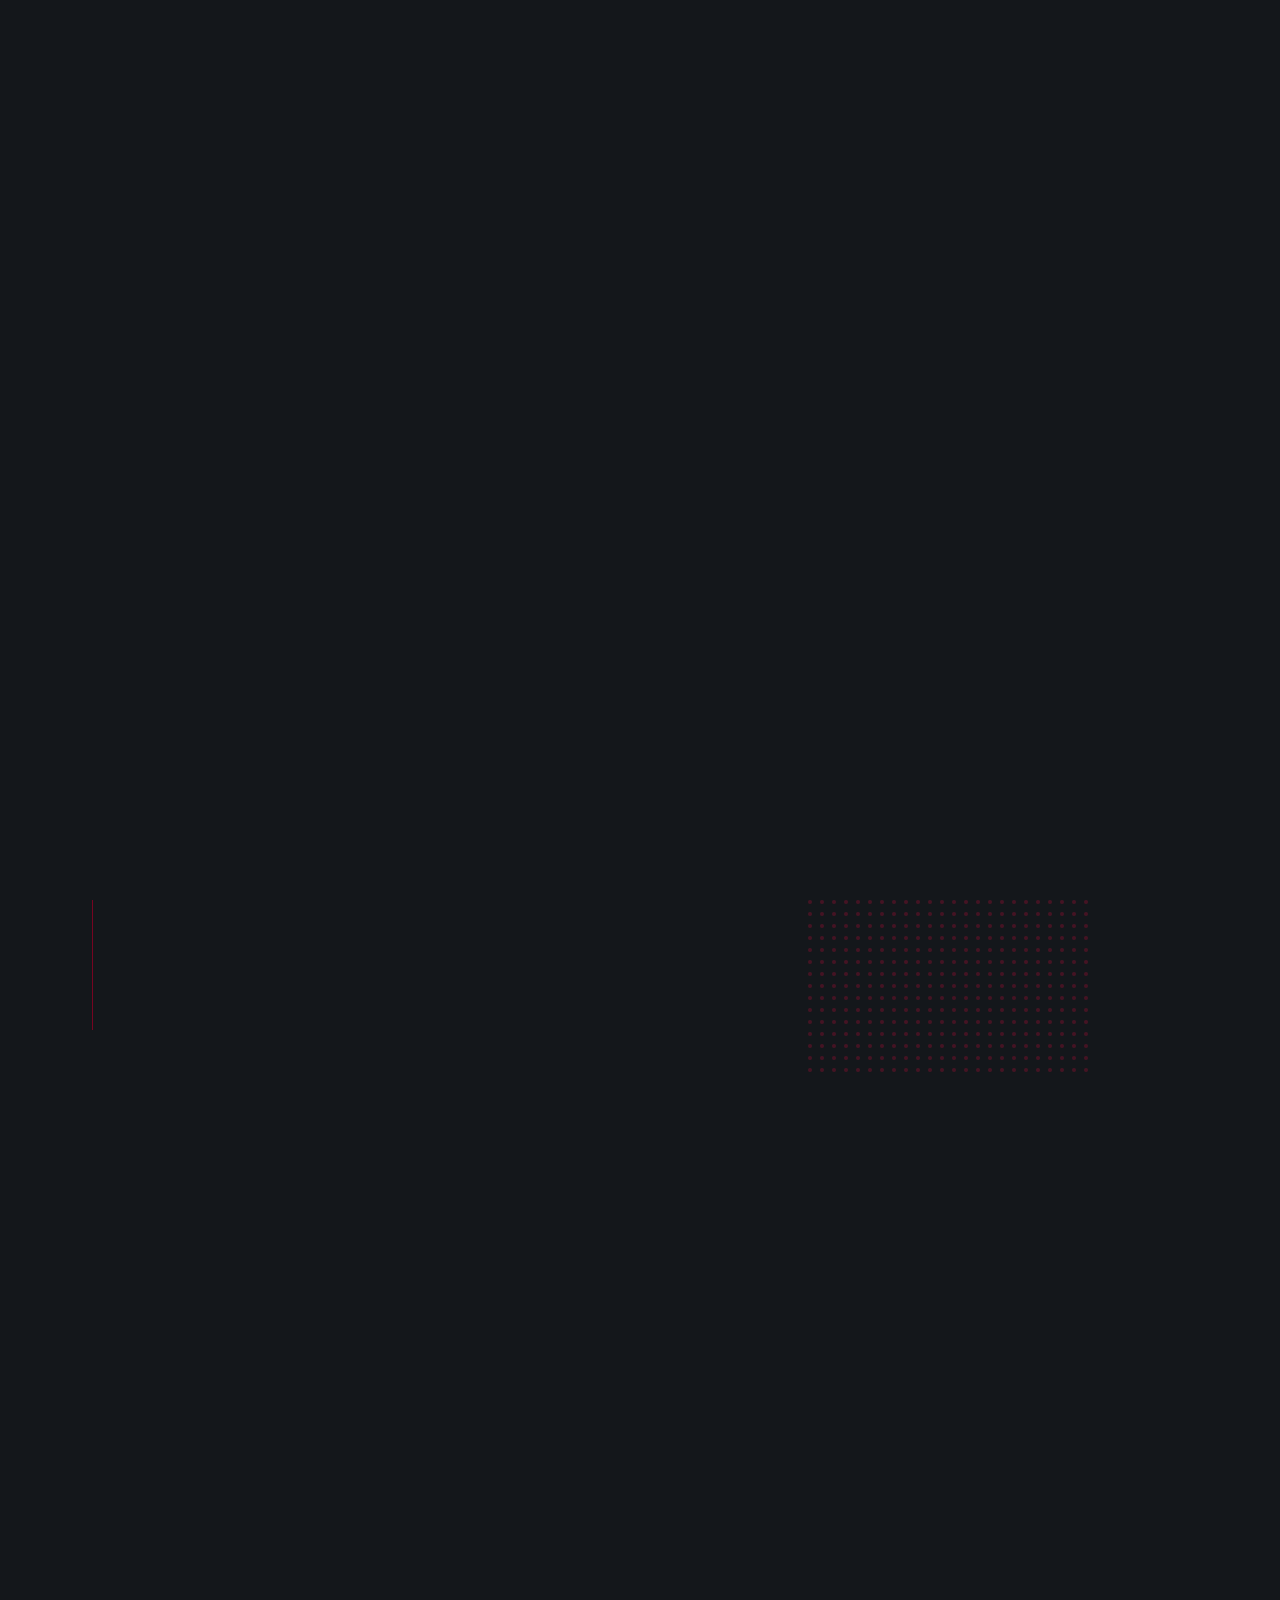
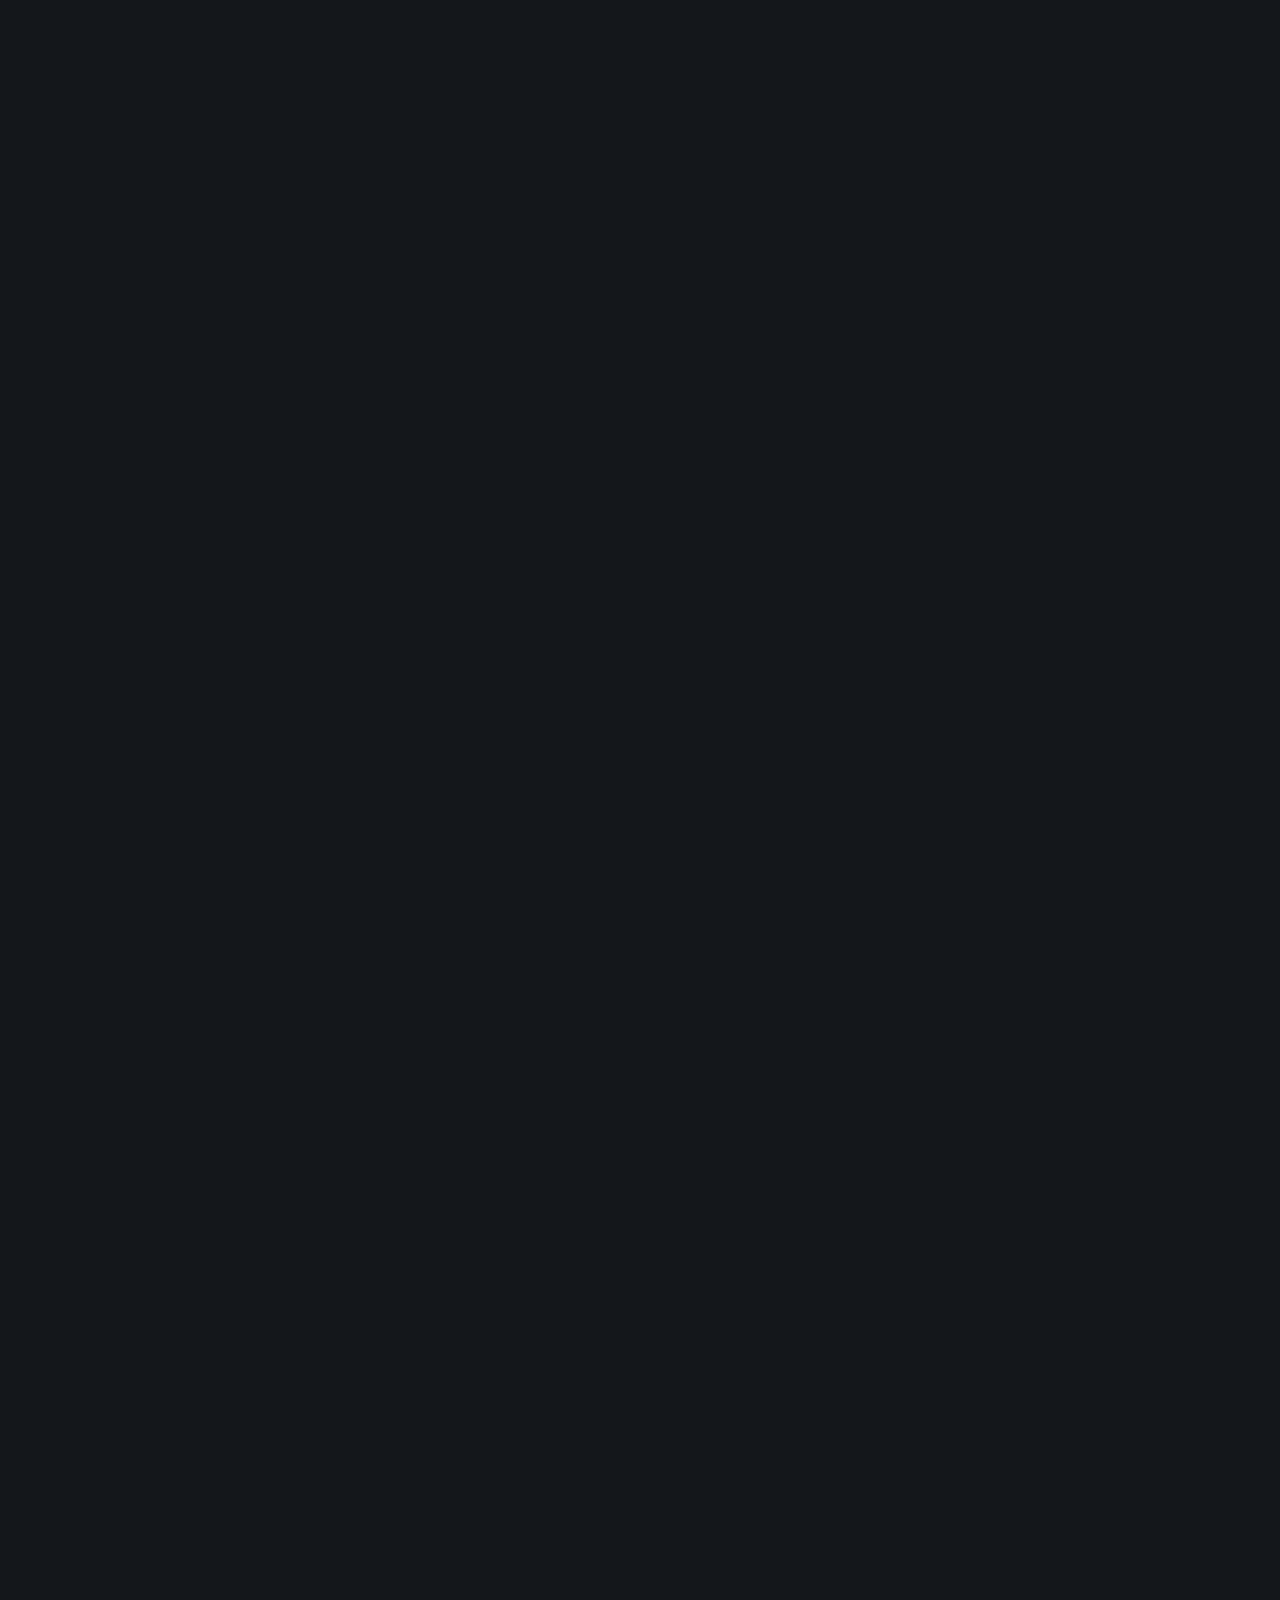
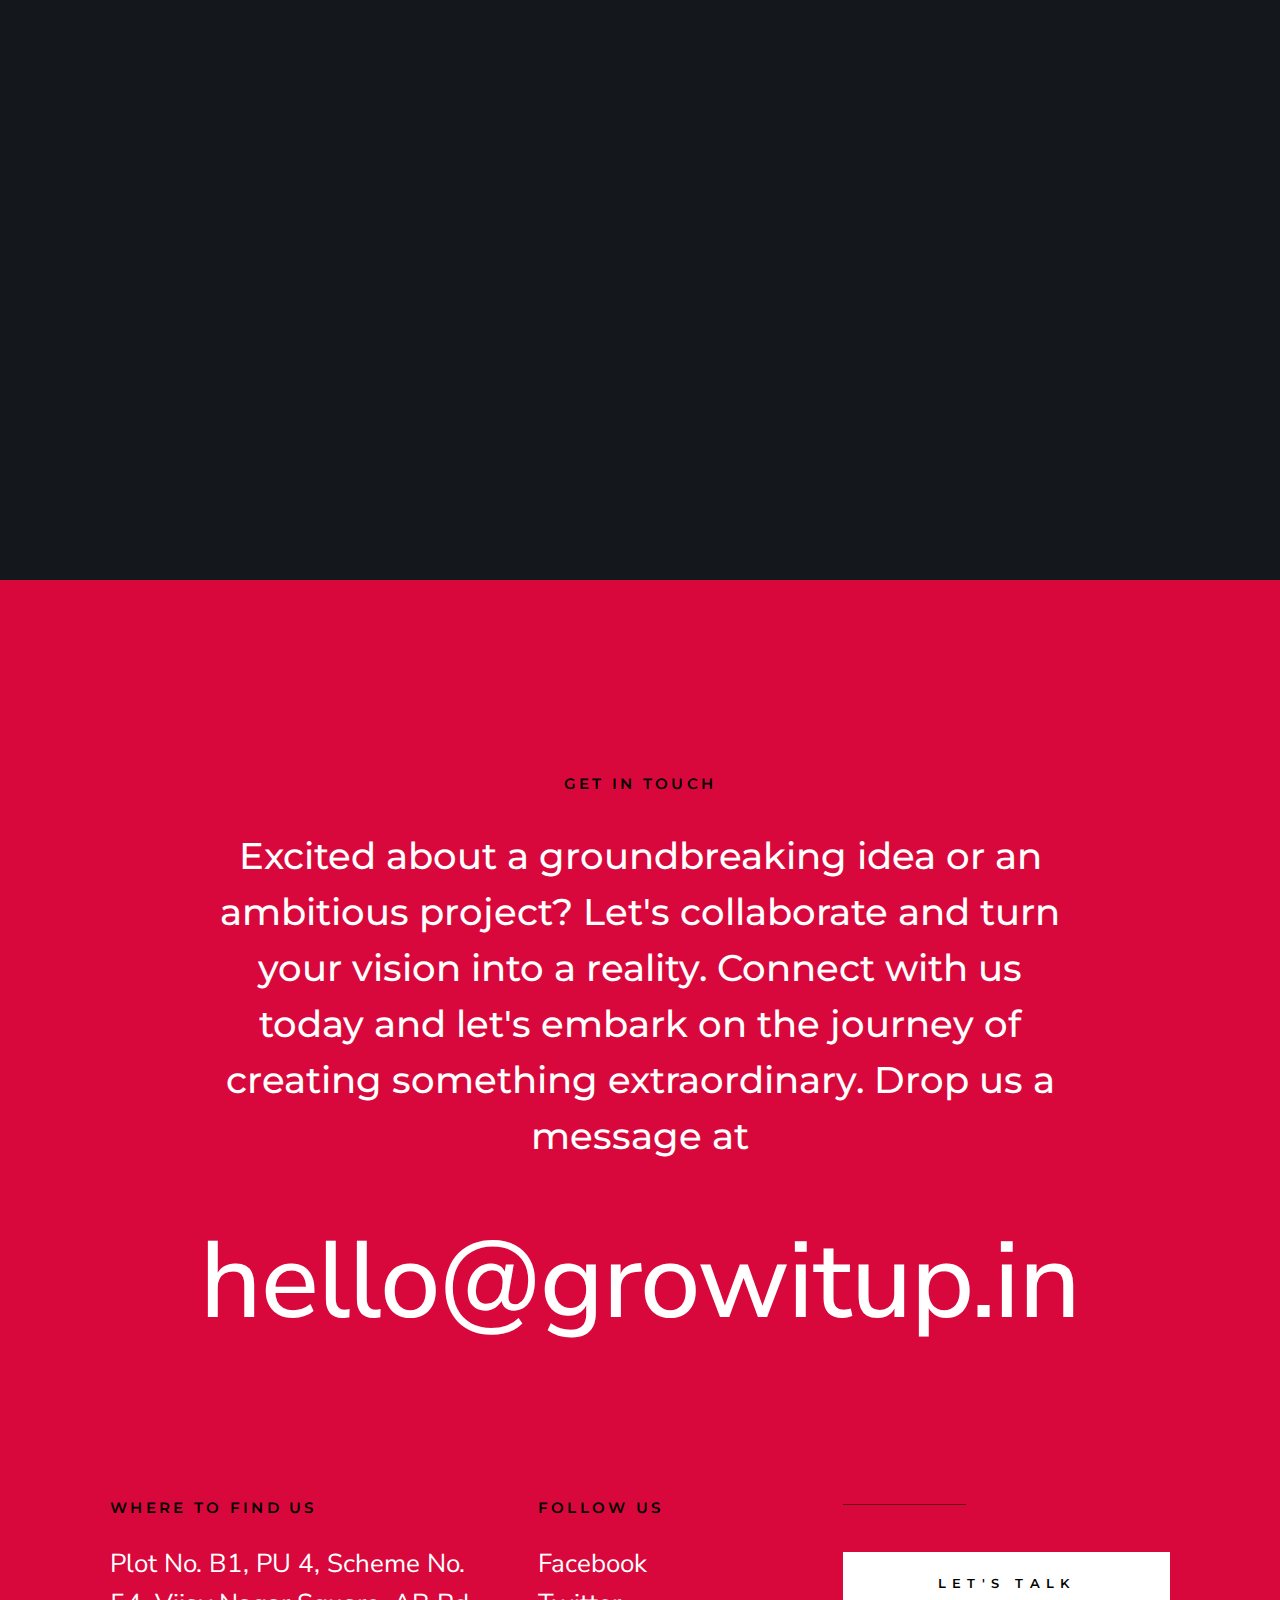
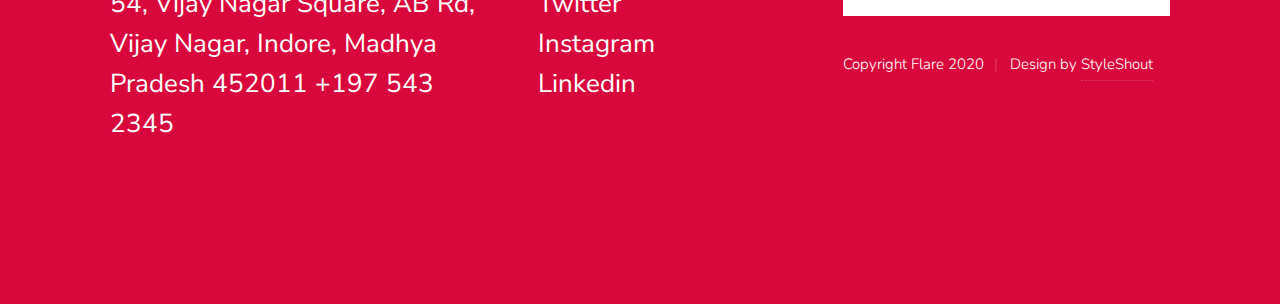
==== index.html @ 739ff6e1 "change in robots.txt" ====
<!DOCTYPE html>
<html class="no-js" lang="en">

<head>

    <!--- basic page needs
    ================================================== -->
    <!-- Primary Meta Tags -->
    <title>Growitup</title>
    <meta name="title" content="Growitup" />
    <meta name="description" content=" 'GrowItUp: Unleash your business's growth potential.'"  />

    <!-- Open Graph / Facebook -->
    <meta property="og:type" content="website" />
    <meta property="og:url" content="https://growitup.in/" />
    <meta property="og:title" content="Growitup" />
    <meta property="og:description" content="GrowItUp: Unleash your business's growth potential. " />
    <meta property="og:image" content="https://metatags.io/images/meta-tags.png" />

    <!-- Twitter -->
    <meta property="twitter:card" content="summary_large_image" />
    <meta property="twitter:url" content="https://growitup.in/" />
    <meta property="twitter:title" content="Growitup" />
    <meta property="twitter:description" content="GrowItUp: Unleash your business's growth potential. " />
    <meta property="twitter:image" content="https://metatags.io/images/meta-tags.png" />

    <link rel="canonical" href="http://www.growitup.in/">
    <!-- mobile specific metas
    ================================================== -->
    <meta name="viewport" content="width=device-width, initial-scale=1">

    <!-- CSS
    ================================================== -->
    <link rel="stylesheet" href="css/styles.css">
    <link rel="stylesheet" href="css/vendor.css">

    <!-- script
    ================================================== -->
    <script src="js/modernizr.js"></script>
    <script defer src="js/fontawesome/all.min.js"></script>

    <!-- favicons
    ================================================== -->
    <link rel="apple-touch-icon" sizes="180x180" href="apple-touch-icon.png">
    <link rel="icon" type="image/png" sizes="32x32" href="favicon-32x32.png">
    <link rel="icon" type="image/png" sizes="16x16" href="favicon-16x16.png">
    <link rel="manifest" href="site.webmanifest">

</head>

<body id="top">


    <!-- preloader
    ================================================== -->
    <div id="preloader">
        <div id="loader" class="dots-fade">
            <div></div>
            <div></div>
            <div></div>
        </div>
    </div>


    <!-- header
    ================================================== -->
    <header class="s-header">

        <div class="s-header__logo">
            <a href="index.html">
                <img src="images/logo.svg" alt="Homepage">
            </a>
        </div>

        <div class="s-header__content">

            <nav class="s-header__nav-wrap">
                <ul class="s-header__nav">
                    <li><a class="smoothscroll" href="#hero" title="Intro">Home</a></li>
                    <li><a class="smoothscroll" href="#about" title="About">About</a></li>
                    <li><a class="smoothscroll" href="#services" title="Services">Services</a></li>

                </ul>
            </nav> <!-- end s-header__nav-wrap -->


            <link href="https://assets.calendly.com/assets/external/widget.css" rel="stylesheet">
            <script src="https://assets.calendly.com/assets/external/widget.js" type="text/javascript" async></script>
            <a href="" class="btn btn--primary btn--small"
                onclick="Calendly.initPopupWidget({url: 'https://calendly.com/growitup-in/30min'});return false;">
                <svg xmlns="http://www.w3.org/2000/svg" width="24" height="24" viewBox="0 0 24 24">
                    <path
                        d="M24 0l-6 22-8.129-7.239 7.802-8.234-10.458 7.227-7.215-1.754 24-12zm-15 16.668v7.332l3.258-4.431-3.258-2.901z" />
                </svg>
                Get In Touch</a>
            <!-- Calendly link widget end -->
        </div> <!-- end header-content -->

        <a class="s-header__menu-toggle" href="#0"><span>Menu</span></a>

    </header> <!-- end s-header -->


    <!-- hero
    ================================================== -->
    <section id="hero" class="s-hero target-section">

        <div class="s-hero__bg">
            <div class="gradient-overlay"></div>
        </div>

        <div class="row s-hero__content">
            <div class="column">

                <h1>Hello.</h1>
                <div class="s-hero__content-about">

                    <p>
                        We are GrowitUp. We love <br>
                        building great brands <br>
                        & digital experiences.
                    </p>

                    <footer>
                        <div class="s-hero__content-social">
                            <a target="_blank" href="https://www.facebook.com/people/Growitup/100095074315108/"><i class="fab fa-facebook-f" aria-hidden="true"></i></a>
                            <a target="_blank" href="#0"><i class="fab fa-twitter" aria-hidden="true"></i></a>
                            <a target="_blank" href="https://www.instagram.com/growitup_in/"><i class="fab fa-instagram"
                                    aria-hidden="true"></i></a>
                            <a target="_blank" href="https://www.linkedin.com/company/growitup-in"><i
                                    class="fab fa-linkedin" aria-hidden="true"></i></a>
                        </div>
                    </footer>
                </div>

            </div>
        </div>

        <div class="s-hero__video">
            <a class="s-hero__video-link"
                href="https://player.vimeo.com/video/117310401?color=01aef0&amp;title=0&amp;byline=0&amp;portrait=0"
                data-lity="">
                <svg xmlns="http://www.w3.org/2000/svg" width="24" height="24" viewBox="0 0 24 24">
                    <path d="M21 12l-18 12v-24z" />
                </svg>
                <span class="s-hero__video-text">Play Video</span>
            </a>
        </div>

        <div class="s-hero__scroll">
            <a href="#about" class="s-hero__scroll-link smoothscroll">
                Scroll Down
            </a>
        </div>

    </section> <!-- end s-hero -->


    <!-- about
    ================================================== -->
    <section id="about" class="s-about">

        <div class="horizontal-line"></div>

        <div class="row">
            <div class="column large-12">

                <div class="section-title" data-num="01" data-aos="fade-up">
                    <h3 class="h6">Who We Are</h3>
                </div>

            </div>

            <div class="column large-6 w-900-stack s-about__intro-text">
                <h2 class="display-1" data-aos="fade-up">
                    Welcome to GrowitUp! We are your digital partners, experts in boosting your brand, elevating your
                    online visibility, and propelling your business to success.
                </h2>

                <p class="lead" data-aos="fade-up">
                    Elevate your online presence with our cutting-edge digital marketing solutions. We specialize in
                    crafting strategies that propel your brand to new heights in the digital landscape.
                </p>
            </div>

            <div class="column large-6 w-900-stack s-about__photo-block">
                <div class="s-about__photo" data-aos="fade-up"></div>
            </div>
        </div>

        <div class="row block-large-1-2 block-tab-full s-about__process item-list">
            <div class="column item item-process" data-aos="fade-up">
                <h3 class="item-title">Sales </h3>
                <p>
                    "Revolutionize your sales game and amplify your brand presence! Let us craft winning social media
                    marketing strategies that not only boost your sales but also sculpt a powerful brand identity for
                    you."
                </p>
            </div>
            <div class="column item item-process" data-aos="fade-up">
                <h3 class="item-title">Lead </h3>
                <p>
                    "We specialize in driving lead generation for your brand, connecting you with a stream of potential
                    clients. Elevate your business by partnering with us to attract and convert high-quality leads."
                </p>
            </div>
            <div class="column item item-process" data-aos="fade-up">
                <h3 class="item-title">Engagement </h3>
                <p>
                    "Elevate your brand or influencer profile with increased engagement on both social media and your
                    website. Let us fuel your online presence, driving meaningful interactions and fostering a vibrant
                    community."
                </p>
            </div>
            <div class="column item item-process" data-aos="fade-up">
                <h3 class="item-title">Awareness</h3>
                <p>

                    "We specialize in amplifying brand and individual awareness. Let us elevate your product or personal
                    theme, capturing attention and fostering a stronger presence." </p>
            </div>

        </div>

    </section> <!-- end s-about -->


    <!-- services
    ================================================== -->
    <section id="services" class="s-services">

        <div class="row">
            <div class="column large-12">
                <div class="section-title" data-num="02" data-aos="fade-up">
                    <h3 class="h6">Our Expertise</h3>
                </div>
            </div>
            <div class="column large-6 w-900-stack">
                <h2 class="display-1" data-aos="fade-up">
                    At "GrowitUp", we pride ourselves on being at the forefront of digital marketing innovation, driving
                    results that exceed expectations.
                </h2>
            </div>
            <div class="column large-6 w-900-stack">
                <p class="lead" data-aos="fade-up">
                    we specialize in unleashing the full potential of your brand through targeted and impactful paid
                    advertising strategies. Our dedicated team of experts excels in crafting bespoke campaigns across
                    various platforms, maximizing your ROI and ensuring your brand stands out in the crowded digital
                    space.
                </p>
            </div>
        </div>

        <div class="row block-large-1-2 block-tab-full s-about__process item-list">
            <div class="column item item-process" data-aos="fade-up">
                <h3 class="item-title">Targeted Advertising</h3>
                <p>
                    "Precision is our forte. Leverage our expertise in crafting targeted digital ad campaigns that reach
                    your ideal audience, maximizing your brand's impact and ROI."
                </p>
            </div>
            <div class="column item item-process" data-aos="fade-up">
                <h3 class="item-title">Lead Generation</h3>
                <p>
                    "Drive business growth with our specialized lead generation strategies. We connect you with a steady
                    stream of potential clients, ensuring quality leads that convert."
                </p>
            </div>
            <div class="column item item-process" data-aos="fade-up">
                <h3 class="item-title">Engagement Optimization</h3>
                <p>
                    "Elevate your online presence with strategic ad placements that foster meaningful interactions. Let
                    us optimize your engagement and cultivate a vibrant digital community."
                </p>
            </div>
            <div class="column item item-process" data-aos="fade-up">
                <h3 class="item-title">Brand Awareness Amplification</h3>
                <p>
                    "Experience a surge in brand visibility and recognition. Our expertise lies in amplifying brand
                    awareness through captivating digital ad campaigns that capture attention and leave a lasting
                    impression."
                </p>
            </div>
        </div>


    </section> <!-- end s-services -->


    <!-- contact
    ================================================== -->
    <section class="s-contact">

        <div class="row narrower s-contact__top h-text-center">
            <div class="column">
                <h3 class="h6">Get In Touch</h3>
                <h2 class="display-1">
                    Excited about a groundbreaking idea or an ambitious project? Let's collaborate and turn your vision
                    into a reality. Connect with us today and let's embark on the journey of creating something
                    extraordinary. Drop us a message at
                </h2>
            </div>
        </div> <!-- s-footer__top -->

        <div class="row h-text-center">
            <div class="column">
                <p class="s-contact__email">
                    <a href="mailto:hello@growitup.in">hello@growitup.in</a>
                </p>
            </div>
        </div>

    </section> <!-- end s-contact -->


    <!-- footer
    ================================================== -->
    <footer class="s-footer">
        <div class="row row-y-top">

            <div class="column large-8 medium-12">
                <div class="row">
                    <div class="column large-7 tab-12 s-footer__block">
                        <h4 class="h6">Where to Find Us</h4>

                        <p>
                            Plot No. B1, PU 4, Scheme No. 54, Vijay Nagar Square, AB Rd, Vijay Nagar, Indore, Madhya
                            Pradesh 452011
                            <a href="tel:197-543-2345">+197 543 2345</a>
                        </p>
                    </div>

                    <div class="column large-5 tab-12 s-footer__block">
                        <h4 class="h6">Follow Us</h4 class="h6">

                        <ul class="s-footer__list">
                            <li><a target="_blank" href="https://www.facebook.com/people/Growitup/100095074315108/">Facebook</a></li>
                            <li><a target="_blank" href="#0">Twitter</a></li>
                            <li><a target="_blank" href="https://www.instagram.com/growitup_in/">Instagram</a></li>
                            <li><a target="_blank" href="https://www.linkedin.com/company/growitup-in">Linkedin</a></li>
                        </ul>
                    </div>
                </div>
            </div>

            <div class="column large-4 medium-12 s-footer__block--end">

                <!-- Calendly link widget begin -->
                <link href="https://assets.calendly.com/assets/external/widget.css" rel="stylesheet">
                <script src="https://assets.calendly.com/assets/external/widget.js" type="text/javascript"
                    async></script>
                <a href="" class="btn h-full-width"
                    onclick="Calendly.initPopupWidget({url: 'https://calendly.com/growitup-in/30min'});return false;">Let's
                    Talk</a>
                <!-- Calendly link widget end -->


                <div class="ss-copyright">
                    <span>Copyright Flare 2020</span>
                    <span>Design by <a href="https://www.styleshout.com/">StyleShout</a></span>
                </div>
            </div>

            <div class="ss-go-top">
                <a class="smoothscroll" title="Back to Top" href="#top">
                    top
                </a>
            </div> <!-- end ss-go-top -->

        </div>
    </footer>


    <!-- photoswipe background
    ================================================== -->
    <div aria-hidden="true" class="pswp" role="dialog" tabindex="-1">

        <div class="pswp__bg"></div>
        <div class="pswp__scroll-wrap">

            <div class="pswp__container">
                <div class="pswp__item"></div>
                <div class="pswp__item"></div>
                <div class="pswp__item"></div>
            </div>

            <div class="pswp__ui pswp__ui--hidden">
                <div class="pswp__top-bar">
                    <div class="pswp__counter"></div><button class="pswp__button pswp__button--close"
                        title="Close (Esc)"></button> <button class="pswp__button pswp__button--share"
                        title="Share"></button> <button class="pswp__button pswp__button--fs"
                        title="Toggle fullscreen"></button> <button class="pswp__button pswp__button--zoom"
                        title="Zoom in/out"></button>
                    <div class="pswp__preloader">
                        <div class="pswp__preloader__icn">
                            <div class="pswp__preloader__cut">
                                <div class="pswp__preloader__donut"></div>
                            </div>
                        </div>
                    </div>
                </div>
                <div class="pswp__share-modal pswp__share-modal--hidden pswp__single-tap">
                    <div class="pswp__share-tooltip"></div>
                </div><button class="pswp__button pswp__button--arrow--left" title="Previous (arrow left)"></button>
                <button class="pswp__button pswp__button--arrow--right" title="Next (arrow right)"></button>
                <div class="pswp__caption">
                    <div class="pswp__caption__center"></div>
                </div>
            </div>

        </div>

    </div> <!-- end photoSwipe background -->


    <!-- Java Script
    ================================================== -->
    <script src="js/jquery-3.2.1.min.js"></script>
    <script src="js/plugins.js"></script>
    <script src="js/main.js"></script>

</body>

</html>
---- css/styles.css ----
/* =================================================================== 
 * Flare Main Stylesheet
 * Template Ver. 1.0.0
 * 03-19-2020
 * ------------------------------------------------------------------
 *
 * TOC:
 * # settings and variables
 *      ## fonts
 *      ## colors
 *      ## vertical spacing and typescale
 *      ## grid variables
 * # normalize
 * # basic/base setup styles
 *      ## media
 *      ## typography resets
 *      ## links
 *      ## inputs
 * # Grid v3.0.0
 *      ## medium screen devices
 *      ## tablets
 *      ## mobile devices
 *      ## small mobile devices <= 400px
 * # block grids
 *      ## block grids - medium screen devices
 *      ## block grids - tablets
 *      ## block grids - mobile devices
 *      ## block grids - small mobile devices <= 400px
 * # MISC
 * # custom grid, block grid STACK breakpoints 
 * # base style overrides
 *      ## links
 * # typography & general theme styles
 *      ## lists
 *      ## responsive video container
 *      ## floated image
 *      ## tables
 *      ## spacing
 * # preloader
 * # forms 
 *      ## style placeholder text
 *      ## change autocomplete styles in Chrome
 * # buttons
 * # additional components
 *      ## additional typo styles
 *      ## skillbars
 *      ## alert box
 * # common and reusable styles
 *      ## item list 
 *      ## slick slider 
 * # site header
 *      ## header logo
 *      ## main navigation
 *      ## mobile menu toggle
 *      ## header contact button
 * # hero
 *      ## hero content
 *      ## hero video
 *      ## hero scroll
 *      ## animate intro content
 *      ## animations
 * # about
 *      ## about photo
 *      ## about process
 * # services
 * # portfolio
 *      ## portfolio list
 * # clients
 *      ## clients slider
 *      ## testimonials
 * # contact
 * # footer
 *      ## footer block
 *      ## footer list
 *      ## copyright
 *      ## go top
 *
 * ------------------------------------------------------------------ */



/* ===================================================================
 * # settings and variables
 *
 * ------------------------------------------------------------------- */

/* ------------------------------------------------------------------- 
 * ## fonts
 * ------------------------------------------------------------------- */

@import url("https://fonts.googleapis.com/css?family=Montserrat:300,300i,400,400i,500,500i,600,600i,700,700i|Nunito+Sans:300,300i,400,400i,600,600i,700,700i&display=swap");

:root {
    --font-1: "Nunito Sans", sans-serif;
    --font-2: "Montserrat", sans-serif;

    /* monospace
     */
    --font-mono: Consolas, "Andale Mono", Courier, "Courier New", monospace;
}


/* ------------------------------------------------------------------- 
 * ## colors
 * ------------------------------------------------------------------- */
:root {

    /* color-1(#d9083c)
     * color-2(#eb5e55)
     * color-3(#f2d0a4)
     */
    --color-1: hsla(345, 93%, 44%, 1);
    --color-2: hsla(4, 79%, 63%, 1);
    --color-3: hsla(34, 75%, 80%, 1);

    /* theme color variations
     */
    --color-1-lighter: hsla(345, 93%, 64%, 1);
    --color-1-light  : hsla(345, 93%, 54%, 1);
    --color-1-dark   : hsla(345, 93%, 34%, 1);
    --color-1-darker : hsla(345, 93%, 24%, 1);
    --color-2-lighter: hsla(4, 79%, 83%, 1);
    --color-2-light  : hsla(4, 79%, 73%, 1);
    --color-2-dark   : hsla(4, 79%, 53%, 1);
    --color-2-darker : hsla(4, 79%, 43%, 1);

    /* feedback colors
     * color-error(#ffd1d2), color-success(#c8e675), 
     * color-info(#d7ecfb), color-notice(#fff099)
     */
    --color-error          : hsla(359, 100%, 91%, 1);
    --color-success        : hsla(76, 69%, 68%, 1);
    --color-info           : hsla(205, 82%, 91%, 1);
    --color-notice         : hsla(51, 100%, 80%, 1);
    --color-error-content  : hsla(359, 50%, 50%, 1);
    --color-success-content: hsla(76, 29%, 28%, 1);
    --color-info-content   : hsla(205, 32%, 31%, 1);
    --color-notice-content : hsla(51, 30%, 30%, 1);

    /* shades 
     * generated using 
     * Tint & Shade Generator 
     * (https://maketintsandshades.com/)
     */
    --color-black  : #000000;
    --color-gray-19: #0b0b0c;
    --color-gray-18: #161719;
    --color-gray-17: #202225;
    --color-gray-16: #2b2e32;
    --color-gray-15: #363a3f;
    --color-gray-14: #41454b;
    --color-gray-13: #4c5158;
    --color-gray-12: #565c64;
    --color-gray-11: #616871;
    --color-gray-10: #6c737d;
    --color-gray-9 : #7b818a;
    --color-gray-8 : #898f97;
    --color-gray-7 : #989da4;
    --color-gray-6 : #a7abb1;
    --color-gray-5 : #b6b9be;
    --color-gray-4 : #c4c7cb;
    --color-gray-3 : #d3d5d8;
    --color-gray-2 : #e2e3e5;
    --color-gray-1 : #f0f1f2;
    --color-white  : #ffffff;

    /* text
     */
    --color-text       : var(--color-gray-10);
    --color-text-dark  : var(--color-white);
    --color-text-light : var(--color-gray-12);
    --color-placeholder: var(--color-gray-11);

    /* buttons
     */
    --color-btn                   : var(--color-gray-15);
    --color-btn-text              : var(--color-white);
    --color-btn-hover             : var(--color-white);
    --color-btn-hover-text        : var(--color-black);
    --color-btn-primary           : var(--color-1);
    --color-btn-primary-text      : var(--color-white);
    --color-btn-primary-hover     : var(--color-white);
    --color-btn-primary-hover-text: var(--color-black);
    --color-btn-stroke            : var(--color-white);
    --color-btn-stroke-text       : var(--color-white);
    --color-btn-stroke-hover      : var(--color-white);
    --color-btn-stroke-hover-text : var(--color-black);

    /* others
     */
    --color-body  : var(--color-1);
    --color-bg    : #14171B;
    --color-border: var(--color-gray-17);
}


/* ------------------------------------------------------------------- 
 * ## vertical spacing and typescale
 * ------------------------------------------------------------------- */
:root {

    /* spacing
     * base font size: 18px 
     * vertical space unit : 32px
     */
    --base-size     : 62.5%;
    --base-font-size: 1.8rem;
    --space         : 3.2rem;

    /* vertical spacing 
     */
    --vspace-0_25: calc(0.25 * var(--space));
    --vspace-0_5 : calc(0.5 * var(--space));
    --vspace-0_75: calc(0.75 * var(--space));
    --vspace-1   : calc(var(--space));
    --vspace-1_25: calc(1.25 * var(--space));
    --vspace-1_5 : calc(1.5 * var(--space));
    --vspace-1_75: calc(1.75 * var(--space));
    --vspace-2   : calc(2 * var(--space));
    --vspace-2_5 : calc(2.5 * var(--space));
    --vspace-3   : calc(3 * var(--space));
    --vspace-3_5 : calc(3.5 * var(--space));
    --vspace-4   : calc(4 * var(--space));

    /* type scale
     * ratio 1:2 | base: 18px
     * -------------------------------------------------------
     *
     * --text-display-3 = (77.40px)
     * --text-display-2 = (64.50px)
     * --text-display-1 = (53.75px)
     * --text-xxxl      = (44.79px)
     * --text-xxl       = (37.32px)
     * --text-xl        = (31.10px)
     * --text-lg        = (25.92px)
     * --text-md        = (21.60px)
     * --text-size      = (18.00px) BASE
     * --text-sm        = (15.00px)
     * --text-xs        = (12.50px)
     *
     * -------------------------------------------------------
     */
    --text-scale-ratio: 1.2;
    --text-size       : var(--base-font-size);
    --text-xs         : calc((var(--text-size) / var(--text-scale-ratio)) / var(--text-scale-ratio));
    --text-sm         : calc(var(--text-xs) * var(--text-scale-ratio));
    --text-md         : calc(var(--text-sm) * var(--text-scale-ratio) * var(--text-scale-ratio));
    --text-lg         : calc(var(--text-md) * var(--text-scale-ratio));
    --text-xl         : calc(var(--text-lg) * var(--text-scale-ratio));
    --text-xxl        : calc(var(--text-xl) * var(--text-scale-ratio));
    --text-xxxl       : calc(var(--text-xxl) * var(--text-scale-ratio));
    --text-display-1  : calc(var(--text-xxxl) * var(--text-scale-ratio));
    --text-display-2  : calc(var(--text-display-1) * var(--text-scale-ratio));
    --text-display-3  : calc(var(--text-display-2) * var(--text-scale-ratio));

    /* default button height
     */
    --vspace-btn: var(--vspace-2);
}

/* on mobile devices below 480px
 */
@media screen and (max-width: 480px) {
    :root {
        --base-font-size: 1.6rem;
        --space         : 2.8rem;
    }
}


/* ------------------------------------------------------------------- 
 * ## grid variables
 * ------------------------------------------------------------------- */
:root {

    /* widths for rows and containers
     */
    --width-full    : 100%;
    --width-max     : 1200px;
    --width-wide    : 1400px;
    --width-wider   : 1600px;
    --width-widest  : 1800px;
    --width-narrow  : 1000px;
    --width-narrower: 900px;
    --width-grid-max: var(--width-max);

    /* gutters
     */
    --gutter-lg : 2rem;
    --gutter-md : 1.6rem;
    --gutter-mob: 1rem;
}



/* ==========================================================================
 * # normalize
 * normalize.css v8.0.1 | MIT License |
 * github.com/necolas/normalize.css
 *
 * -------------------------------------------------------------------------- */

/* ------------------------------------------------------------------- 
 * ## document
 * ------------------------------------------------------------------- */

/* 1. Correct the line height in all browsers.
 * 2. Prevent adjustments of font size after orientation changes in iOS.*/

html {
    line-height: 1.15;
    /* 1 */
    -webkit-text-size-adjust: 100%;
    /* 2 */
}

/* ------------------------------------------------------------------- 
 * ## sections
 * ------------------------------------------------------------------- */

/* Remove the margin in all browsers. */

body {
    margin: 0;
}

/* Render the `main` element consistently in IE. */

main {
    display: block;
}

/* Correct the font size and margin on `h1` elements within `section` and
 * `article` contexts in Chrome, Firefox, and Safari. */

h1 {
    font-size: 2em;
    margin: 0.67em 0;
}

/* ------------------------------------------------------------------- 
 * ## grouping
 * ------------------------------------------------------------------- */

/* 1. Add the correct box sizing in Firefox.
 * 2. Show the overflow in Edge and IE. */

hr {
    -webkit-box-sizing: content-box;
    box-sizing: content-box;
    /* 1 */
    height: 0;
    /* 1 */
    overflow: visible;
    /* 2 */
}

/* 1. Correct the inheritance and scaling of font size in all browsers.
 * 2. Correct the odd `em` font sizing in all browsers. */

pre {
    font-family: monospace, monospace;
    /* 1 */
    font-size: 1em;
    /* 2 */
}

/* ------------------------------------------------------------------- 
 * ## text-level semantics
 * ------------------------------------------------------------------- */

/* Remove the gray background on active links in IE 10. */

a {
    background-color: transparent;
}

/* 1. Remove the bottom border in Chrome 57-
 * 2. Add the correct text decoration in Chrome, Edge, IE, Opera, and Safari. */

abbr[title] {
    border-bottom: none;
    /* 1 */
    text-decoration: underline;
    /* 2 */
    -webkit-text-decoration: underline dotted;
    text-decoration: underline dotted;
    /* 2 */
}

/* Add the correct font weight in Chrome, Edge, and Safari. */

b, strong {
    font-weight: bolder;
}

/* 1. Correct the inheritance and scaling of font size in all browsers.
 * 2. Correct the odd `em` font sizing in all browsers. */

code, kbd, samp {
    font-family: monospace, monospace;
    /* 1 */
    font-size: 1em;
    /* 2 */
}

/* Add the correct font size in all browsers. */

small {
    font-size: 80%;
}

/* Prevent `sub` and `sup` elements from affecting the line height in
 * all browsers. */

sub, sup {
    font-size: 75%;
    line-height: 0;
    position: relative;
    vertical-align: baseline;
}

sub {
    bottom: -0.25em;
}

sup {
    top: -0.5em;
}

/* ------------------------------------------------------------------- 
 * ## embedded content
 * ------------------------------------------------------------------- */

/* Remove the border on images inside links in IE 10. */

img {
    border-style: none;
}

/* ------------------------------------------------------------------- 
 * ## forms
 * ------------------------------------------------------------------- */

/* 1. Change the font styles in all browsers.
 * 2. Remove the margin in Firefox and Safari. */

button, input, optgroup, select, textarea {
    font-family: inherit;
    /* 1 */
    font-size: 100%;
    /* 1 */
    line-height: 1.15;
    /* 1 */
    margin: 0;
    /* 2 */
}

/* Show the overflow in IE.
 * 1. Show the overflow in Edge. */

button, input {
    /* 1 */
    overflow: visible;
}

/* Remove the inheritance of text transform in Edge, Firefox, and IE.
 * 1. Remove the inheritance of text transform in Firefox. */

button, select {
    /* 1 */
    text-transform: none;
}

/* Correct the inability to style clickable types in iOS and Safari. */

button, [type="button"], [type="reset"], [type="submit"] {
    -webkit-appearance: button;
    appearance: button;
}

/* Remove the inner border and padding in Firefox. */

button::-moz-focus-inner, [type="button"]::-moz-focus-inner, [type="reset"]::-moz-focus-inner, [type="submit"]::-moz-focus-inner {
    border-style: none;
    padding: 0;
}

/* Restore the focus styles unset by the previous rule. */

button:-moz-focusring, [type="button"]:-moz-focusring, [type="reset"]:-moz-focusring, [type="submit"]:-moz-focusring {
    outline: 1px dotted ButtonText;
}

/* Correct the padding in Firefox. */

fieldset {
    padding: 0.35em 0.75em 0.625em;
}

/* 1. Correct the text wrapping in Edge and IE.
 * 2. Correct the color inheritance from `fieldset` elements in IE.
 * 3. Remove the padding so developers are not caught out when they zero out
 *    `fieldset` elements in all browsers. */

legend {
    -webkit-box-sizing: border-box;
    box-sizing: border-box;
    /* 1 */
    color: inherit;
    /* 2 */
    display: table;
    /* 1 */
    max-width: 100%;
    /* 1 */
    padding: 0;
    /* 3 */
    white-space: normal;
    /* 1 */
}

/* Add the correct vertical alignment in Chrome, Firefox, and Opera. */

progress {
    vertical-align: baseline;
}

/* Remove the default vertical scrollbar in IE 10+. */

textarea {
    overflow: auto;
}

/* 1. Add the correct box sizing in IE 10.
 * 2. Remove the padding in IE 10. */

[type="checkbox"], [type="radio"] {
    -webkit-box-sizing: border-box;
    box-sizing: border-box;
    /* 1 */
    padding: 0;
    /* 2 */
}

/* Correct the cursor style of increment and decrement buttons in Chrome. */

[type="number"]::-webkit-inner-spin-button, [type="number"]::-webkit-outer-spin-button {
    height: auto;
}

/* 1. Correct the odd appearance in Chrome and Safari.
 * 2. Correct the outline style in Safari. */

[type="search"] {
    -webkit-appearance: textfield;
    appearance: textfield;
    /* 1 */
    outline-offset: -2px;
    /* 2 */
}

/* Remove the inner padding in Chrome and Safari on macOS. */

[type="search"]::-webkit-search-decoration {
    -webkit-appearance: none;
}

/* 1. Correct the inability to style clickable types in iOS and Safari.
 * 2. Change font properties to `inherit` in Safari. */

::-webkit-file-upload-button {
    -webkit-appearance: button;
    /* 1 */
    font: inherit;
    /* 2 */
}

/* ------------------------------------------------------------------- 
 * ## interactive
 * ------------------------------------------------------------------- */

/* Add the correct display in Edge, IE 10+, and Firefox. */

details {
    display: block;
}

/* Add the correct display in all browsers. */

summary {
    display: list-item;
}

/* ------------------------------------------------------------------- 
 * ## misc
 * ------------------------------------------------------------------- */

/* Add the correct display in IE 10+. */

template {
    display: none;
}

/* Add the correct display in IE 10. */

[hidden] {
    display: none;
}



/* ===================================================================
 * # basic/base setup styles
 *
 * ------------------------------------------------------------------- */
html {
    font-size: 62.5%;
    -webkit-box-sizing: border-box;
    box-sizing: border-box;
}

*, *::before, *::after {
    -webkit-box-sizing: inherit;
    box-sizing: inherit;
}

body {
    font-weight: normal;
    line-height: 1;
    word-wrap: break-word;
    -moz-font-smoothing: grayscale;
    -moz-osx-font-smoothing: grayscale;
    -webkit-font-smoothing: antialiased;
    -webkit-overflow-scrolling: touch;
    -webkit-text-size-adjust: none;
}


/* ------------------------------------------------------------------- 
 * ## media
 * ------------------------------------------------------------------- */
svg, img, video embed, iframe, object {
    max-width: 100%;
    height: auto;
}


/* ------------------------------------------------------------------- 
 * ## typography resets
 * ------------------------------------------------------------------- */
div, dl, dt, dd, ul, ol, li, h1, h2, h3, h4, h5, h6, pre, form, p, blockquote, th, td {
    margin: 0;
    padding: 0;
}

p {
    font-size: inherit;
    text-rendering: optimizeLegibility;
}

em, i {
    font-style: italic;
    line-height: inherit;
}

strong, b {
    font-weight: bold;
    line-height: inherit;
}

small {
    font-size: 60%;
    line-height: inherit;
}

ol, ul {
    list-style: none;
}

li {
    display: block;
}


/* ------------------------------------------------------------------- 
 * ## links
 * ------------------------------------------------------------------- */
a {
    text-decoration: none;
    line-height: inherit;
}

a img {
    border: none;
}


/* ------------------------------------------------------------------- 
 * ## inputs
 * ------------------------------------------------------------------- */
fieldset {
    margin: 0;
    padding: 0;
}

input[type="email"], 
input[type="number"], 
input[type="search"], 
input[type="text"], 
input[type="tel"], 
input[type="url"], 
input[type="password"], 
textarea {
    -webkit-appearance: none;
    -moz-appearance: none;
    appearance: none;
}



/* ===================================================================
 * # Grid v3.0.0
 *
 *   -----------------------------------------------------------------
 * - Grid breakpoints are based on MAXIMUM WIDTH media queries, 
 *   meaning they apply to that one breakpoint and ALL THOSE BELOW IT.
 * - Grid columns without a specified width will automatically layout 
 *   as equal width columns.
 * ------------------------------------------------------------------- */

/* rows
 * ------------------------------------- */
.row {
    width: 92%;
    max-width: var(--width-grid-max);
    margin: 0 auto;
    display: -ms-flexbox;
    display: -webkit-box;
    display: flex;
    -ms-flex-flow: row wrap;
    -webkit-box-orient: horizontal;
    -webkit-box-direction: normal;
    flex-flow: row wrap;
}

.row .row {
    width: auto;
    max-width: none;
    margin-left: calc(var(--gutter-lg) * -1);
    margin-right: calc(var(--gutter-lg) * -1);
}

/* columns
 * -------------------------------------- */
.column {
    -ms-flex: 1 1 0%;
    -webkit-box-flex: 1;
    flex: 1 1 0%;
    padding: 0 var(--gutter-lg);
}

.collapse>.column, .column.collapse {
    padding: 0;
}

/* flex row containers utility classes
 */
.row.row-wrap {
    -ms-flex-wrap: wrap;
    flex-wrap: wrap;
}

.row.row-nowrap {
    -ms-flex-wrap: none;
    flex-wrap: nowrap;
}

.row.row-y-top {
    -ms-flex-align: start;
    -webkit-box-align: start;
    align-items: flex-start;
}

.row.row-y-bottom {
    -ms-flex-align: end;
    -webkit-box-align: end;
    align-items: flex-end;
}

.row.row-y-center {
    -ms-flex-align: center;
    -webkit-box-align: center;
    align-items: center;
}

.row.row-stretch {
    -ms-flex-align: stretch;
    -webkit-box-align: stretch;
    align-items: stretch;
}

.row.row-baseline {
    -ms-flex-align: baseline;
    -webkit-box-align: baseline;
    align-items: baseline;
}

.row.row-x-left {
    -ms-flex-pack: start;
    -webkit-box-pack: start;
    justify-content: flex-start;
}

.row.row-x-right {
    -ms-flex-pack: end;
    -webkit-box-pack: end;
    justify-content: flex-end;
}

.row.row-x-center {
    -ms-flex-pack: center;
    -webkit-box-pack: center;
    justify-content: center;
}

/* flex item utility alignment classes
 */
.align-center {
    margin: auto;
    -webkit-align-self: center;
    -ms-flex-item-align: center;
    -ms-grid-row-align: center;
    align-self: center;
}

.align-left {
    margin-right: auto;
    -webkit-align-self: center;
    -ms-flex-item-align: center;
    -ms-grid-row-align: center;
    align-self: center;
}

.align-right {
    margin-left: auto;
    -webkit-align-self: center;
    -ms-flex-item-align: center;
    -ms-grid-row-align: center;
    align-self: center;
}

.align-x-center {
    margin-right: auto;
    margin-left: auto;
}

.align-x-left {
    margin-right: auto;
}

.align-x-right {
    margin-left: auto;
}

.align-y-center {
    -webkit-align-self: center;
    -ms-flex-item-align: center;
    -ms-grid-row-align: center;
    align-self: center;
}

.align-y-top {
    -webkit-align-self: flex-start;
    -ms-flex-item-align: start;
    align-self: flex-start;
}

.align-y-bottom {
    -webkit-align-self: flex-end;
    -ms-flex-item-align: end;
    align-self: flex-end;
}

/* large screen column widths 
 */
.large-1 {
    -ms-flex: 0 0 8.33333%;
    -webkit-box-flex: 0;
    flex: 0 0 8.33333%;
    max-width: 8.33333%;
}

.large-2 {
    -ms-flex: 0 0 16.66667%;
    -webkit-box-flex: 0;
    flex: 0 0 16.66667%;
    max-width: 16.66667%;
}

.large-3 {
    -ms-flex: 0 0 25%;
    -webkit-box-flex: 0;
    flex: 0 0 25%;
    max-width: 25%;
}

.large-4 {
    -ms-flex: 0 0 33.33333%;
    -webkit-box-flex: 0;
    flex: 0 0 33.33333%;
    max-width: 33.33333%;
}

.large-5 {
    -ms-flex: 0 0 41.66667%;
    -webkit-box-flex: 0;
    flex: 0 0 41.66667%;
    max-width: 41.66667%;
}

.large-6 {
    -ms-flex: 0 0 50%;
    -webkit-box-flex: 0;
    flex: 0 0 50%;
    max-width: 50%;
}

.large-7 {
    -ms-flex: 0 0 58.33333%;
    -webkit-box-flex: 0;
    flex: 0 0 58.33333%;
    max-width: 58.33333%;
}

.large-8 {
    -ms-flex: 0 0 66.66667%;
    -webkit-box-flex: 0;
    flex: 0 0 66.66667%;
    max-width: 66.66667%;
}

.large-9 {
    -ms-flex: 0 0 75%;
    -webkit-box-flex: 0;
    flex: 0 0 75%;
    max-width: 75%;
}

.large-10 {
    -ms-flex: 0 0 83.33333%;
    -webkit-box-flex: 0;
    flex: 0 0 83.33333%;
    max-width: 83.33333%;
}

.large-11 {
    -ms-flex: 0 0 91.66667%;
    -webkit-box-flex: 0;
    flex: 0 0 91.66667%;
    max-width: 91.66667%;
}

.large-12 {
    -ms-flex: 0 0 100%;
    -webkit-box-flex: 0;
    flex: 0 0 100%;
    max-width: 100%;
}


/* ------------------------------------------------------------------- 
 * ## medium screen devices
 * ------------------------------------------------------------------- */
@media screen and (max-width: 1200px) {
    .row .row {
        margin-left: calc(var(--gutter-md) * -1);
        margin-right: calc(var(--gutter-md) * -1);
    }
    .column {
        padding: 0 var(--gutter-md);
    }
    .medium-1 {
        -ms-flex: 0 0 8.33333%;
        -webkit-box-flex: 0;
        flex: 0 0 8.33333%;
        max-width: 8.33333%;
    }
    .medium-2 {
        -ms-flex: 0 0 16.66667%;
        -webkit-box-flex: 0;
        flex: 0 0 16.66667%;
        max-width: 16.66667%;
    }
    .medium-3 {
        -ms-flex: 0 0 25%;
        -webkit-box-flex: 0;
        flex: 0 0 25%;
        max-width: 25%;
    }
    .medium-4 {
        -ms-flex: 0 0 33.33333%;
        -webkit-box-flex: 0;
        flex: 0 0 33.33333%;
        max-width: 33.33333%;
    }
    .medium-5 {
        -ms-flex: 0 0 41.66667%;
        -webkit-box-flex: 0;
        flex: 0 0 41.66667%;
        max-width: 41.66667%;
    }
    .medium-6 {
        -ms-flex: 0 0 50%;
        -webkit-box-flex: 0;
        flex: 0 0 50%;
        max-width: 50%;
    }
    .medium-7 {
        -ms-flex: 0 0 58.33333%;
        -webkit-box-flex: 0;
        flex: 0 0 58.33333%;
        max-width: 58.33333%;
    }
    .medium-8 {
        -ms-flex: 0 0 66.66667%;
        -webkit-box-flex: 0;
        flex: 0 0 66.66667%;
        max-width: 66.66667%;
    }
    .medium-9 {
        -ms-flex: 0 0 75%;
        -webkit-box-flex: 0;
        flex: 0 0 75%;
        max-width: 75%;
    }
    .medium-10 {
        -ms-flex: 0 0 83.33333%;
        -webkit-box-flex: 0;
        flex: 0 0 83.33333%;
        max-width: 83.33333%;
    }
    .medium-11 {
        -ms-flex: 0 0 91.66667%;
        -webkit-box-flex: 0;
        flex: 0 0 91.66667%;
        max-width: 91.66667%;
    }
    .medium-12 {
        -ms-flex: 0 0 100%;
        -webkit-box-flex: 0;
        flex: 0 0 100%;
        max-width: 100%;
    }
}


/* ------------------------------------------------------------------- 
 * ## tablets
 * ------------------------------------------------------------------- */
@media screen and (max-width: 800px) {
    .row {
        width: 90%;
    }
    .tab-1 {
        -ms-flex: 0 0 8.33333%;
        -webkit-box-flex: 0;
        flex: 0 0 8.33333%;
        max-width: 8.33333%;
    }
    .tab-2 {
        -ms-flex: 0 0 16.66667%;
        -webkit-box-flex: 0;
        flex: 0 0 16.66667%;
        max-width: 16.66667%;
    }
    .tab-3 {
        -ms-flex: 0 0 25%;
        -webkit-box-flex: 0;
        flex: 0 0 25%;
        max-width: 25%;
    }
    .tab-4 {
        -ms-flex: 0 0 33.33333%;
        -webkit-box-flex: 0;
        flex: 0 0 33.33333%;
        max-width: 33.33333%;
    }
    .tab-5 {
        -ms-flex: 0 0 41.66667%;
        -webkit-box-flex: 0;
        flex: 0 0 41.66667%;
        max-width: 41.66667%;
    }
    .tab-6 {
        -ms-flex: 0 0 50%;
        -webkit-box-flex: 0;
        flex: 0 0 50%;
        max-width: 50%;
    }
    .tab-7 {
        -ms-flex: 0 0 58.33333%;
        -webkit-box-flex: 0;
        flex: 0 0 58.33333%;
        max-width: 58.33333%;
    }
    .tab-8 {
        -ms-flex: 0 0 66.66667%;
        -webkit-box-flex: 0;
        flex: 0 0 66.66667%;
        max-width: 66.66667%;
    }
    .tab-9 {
        -ms-flex: 0 0 75%;
        -webkit-box-flex: 0;
        flex: 0 0 75%;
        max-width: 75%;
    }
    .tab-10 {
        -ms-flex: 0 0 83.33333%;
        -webkit-box-flex: 0;
        flex: 0 0 83.33333%;
        max-width: 83.33333%;
    }
    .tab-11 {
        -ms-flex: 0 0 91.66667%;
        -webkit-box-flex: 0;
        flex: 0 0 91.66667%;
        max-width: 91.66667%;
    }
    .tab-12 {
        -ms-flex: 0 0 100%;
        -webkit-box-flex: 0;
        flex: 0 0 100%;
        max-width: 100%;
    }
    .hide-on-tablet {
        display: none;
    }
}


/* ------------------------------------------------------------------- 
 * ## mobile devices
 * ------------------------------------------------------------------- */
@media screen and (max-width: 600px) {
    .row {
        width: 100%;
        padding-left: 6vw;
        padding-right: 6vw;
    }
    .row .row {
        margin-left: calc(var(--gutter-mob) * -1);
        margin-right: calc(var(--gutter-mob) * -1);
        padding-left: 0;
        padding-right: 0;
    }
    .column {
        padding: 0 var(--gutter-mob);
    }
    .mob-1 {
        -ms-flex: 0 0 8.33333%;
        -webkit-box-flex: 0;
        flex: 0 0 8.33333%;
        max-width: 8.33333%;
    }
    .mob-2 {
        -ms-flex: 0 0 16.66667%;
        -webkit-box-flex: 0;
        flex: 0 0 16.66667%;
        max-width: 16.66667%;
    }
    .mob-3 {
        -ms-flex: 0 0 25%;
        -webkit-box-flex: 0;
        flex: 0 0 25%;
        max-width: 25%;
    }
    .mob-4 {
        -ms-flex: 0 0 33.33333%;
        -webkit-box-flex: 0;
        flex: 0 0 33.33333%;
        max-width: 33.33333%;
    }
    .mob-5 {
        -ms-flex: 0 0 41.66667%;
        -webkit-box-flex: 0;
        flex: 0 0 41.66667%;
        max-width: 41.66667%;
    }
    .mob-6 {
        -ms-flex: 0 0 50%;
        -webkit-box-flex: 0;
        flex: 0 0 50%;
        max-width: 50%;
    }
    .mob-7 {
        -ms-flex: 0 0 58.33333%;
        -webkit-box-flex: 0;
        flex: 0 0 58.33333%;
        max-width: 58.33333%;
    }
    .mob-8 {
        -ms-flex: 0 0 66.66667%;
        -webkit-box-flex: 0;
        flex: 0 0 66.66667%;
        max-width: 66.66667%;
    }
    .mob-9 {
        -ms-flex: 0 0 75%;
        -webkit-box-flex: 0;
        flex: 0 0 75%;
        max-width: 75%;
    }
    .mob-10 {
        -ms-flex: 0 0 83.33333%;
        -webkit-box-flex: 0;
        flex: 0 0 83.33333%;
        max-width: 83.33333%;
    }
    .mob-11 {
        -ms-flex: 0 0 91.66667%;
        -webkit-box-flex: 0;
        flex: 0 0 91.66667%;
        max-width: 91.66667%;
    }
    .mob-12 {
        -ms-flex: 0 0 100%;
        -webkit-box-flex: 0;
        flex: 0 0 100%;
        max-width: 100%;
    }
    .hide-on-mobile {
        display: none;
    }
}

/* ------------------------------------------------------------------- 
 * ## small mobile devices <= 400px
 * ------------------------------------------------------------------- */
@media screen and (max-width: 400px) {
    .row .row {
        margin-left: 0;
        margin-right: 0;
    }
    .column {
        -ms-flex: 0 0 100%;
        -webkit-box-flex: 0;
        flex: 0 0 100%;
        max-width: 100%;
        margin-left: 0;
        margin-right: 0;
        padding: 0;
    }
}



/* ===================================================================
 * # block grids
 *
 * -------------------------------------------------------------------
 * Equally-sized columns define at parent/row level.
 * ------------------------------------------------------------------- */
.block-large-1-8>.column {
    -ms-flex: 0 0 12.5%;
    -webkit-box-flex: 0;
    flex: 0 0 12.5%;
    max-width: 12.5%;
}

.block-large-1-6>.column {
    -ms-flex: 0 0 16.66667%;
    -webkit-box-flex: 0;
    flex: 0 0 16.66667%;
    max-width: 16.66667%;
}

.block-large-1-5>.column {
    -ms-flex: 0 0 20%;
    -webkit-box-flex: 0;
    flex: 0 0 20%;
    max-width: 20%;
}

.block-large-1-4>.column {
    -ms-flex: 0 0 25%;
    -webkit-box-flex: 0;
    flex: 0 0 25%;
    max-width: 25%;
}

.block-large-1-3>.column {
    -ms-flex: 0 0 33.33333%;
    -webkit-box-flex: 0;
    flex: 0 0 33.33333%;
    max-width: 33.33333%;
}

.block-large-1-2>.column {
    -ms-flex: 0 0 50%;
    -webkit-box-flex: 0;
    flex: 0 0 50%;
    max-width: 50%;
}

.block-large-full>.column {
    -ms-flex: 0 0 100%;
    -webkit-box-flex: 0;
    flex: 0 0 100%;
    max-width: 100%;
}


/* ------------------------------------------------------------------- 
 * ## block grids - medium screen devices
 * ------------------------------------------------------------------- */
@media screen and (max-width: 1200px) {
    .block-medium-1-8>.column {
        -ms-flex: 0 0 12.5%;
        -webkit-box-flex: 0;
        flex: 0 0 12.5%;
        max-width: 12.5%;
    }
    .block-medium-1-6>.column {
        -ms-flex: 0 0 16.66667%;
        -webkit-box-flex: 0;
        flex: 0 0 16.66667%;
        max-width: 16.66667%;
    }
    .block-medium-1-5>.column {
        -ms-flex: 0 0 20%;
        -webkit-box-flex: 0;
        flex: 0 0 20%;
        max-width: 20%;
    }
    .block-medium-1-4>.column {
        -ms-flex: 0 0 25%;
        -webkit-box-flex: 0;
        flex: 0 0 25%;
        max-width: 25%;
    }
    .block-medium-1-3>.column {
        -ms-flex: 0 0 33.33333%;
        -webkit-box-flex: 0;
        flex: 0 0 33.33333%;
        max-width: 33.33333%;
    }
    .block-medium-1-2>.column {
        -ms-flex: 0 0 50%;
        -webkit-box-flex: 0;
        flex: 0 0 50%;
        max-width: 50%;
    }
    .block-medium-full>.column {
        -ms-flex: 0 0 100%;
        -webkit-box-flex: 0;
        flex: 0 0 100%;
        max-width: 100%;
    }
}


/* ------------------------------------------------------------------- 
 * ## block grids - tablets
 * ------------------------------------------------------------------- */
@media screen and (max-width: 800px) {
    .block-tab-1-8>.column {
        -ms-flex: 0 0 12.5%;
        -webkit-box-flex: 0;
        flex: 0 0 12.5%;
        max-width: 12.5%;
    }
    .block-tab-1-6>.column {
        -ms-flex: 0 0 16.66667%;
        -webkit-box-flex: 0;
        flex: 0 0 16.66667%;
        max-width: 16.66667%;
    }
    .block-tab-1-5>.column {
        -ms-flex: 0 0 20%;
        -webkit-box-flex: 0;
        flex: 0 0 20%;
        max-width: 20%;
    }
    .block-tab-1-4>.column {
        -ms-flex: 0 0 25%;
        -webkit-box-flex: 0;
        flex: 0 0 25%;
        max-width: 25%;
    }
    .block-tab-1-3>.column {
        -ms-flex: 0 0 33.33333%;
        -webkit-box-flex: 0;
        flex: 0 0 33.33333%;
        max-width: 33.33333%;
    }
    .block-tab-1-2>.column {
        -ms-flex: 0 0 50%;
        -webkit-box-flex: 0;
        flex: 0 0 50%;
        max-width: 50%;
    }
    .block-tab-full>.column {
        -ms-flex: 0 0 100%;
        -webkit-box-flex: 0;
        flex: 0 0 100%;
        max-width: 100%;
    }
}


/* ------------------------------------------------------------------- 
 * ## block grids - mobile devices
 * ------------------------------------------------------------------- */
@media screen and (max-width: 600px) {
    .block-mob-1-8>.column {
        -ms-flex: 0 0 12.5%;
        -webkit-box-flex: 0;
        flex: 0 0 12.5%;
        max-width: 12.5%;
    }
    .block-mob-1-6>.column {
        -ms-flex: 0 0 16.66667%;
        -webkit-box-flex: 0;
        flex: 0 0 16.66667%;
        max-width: 16.66667%;
    }
    .block-mob-1-5>.column {
        -ms-flex: 0 0 20%;
        -webkit-box-flex: 0;
        flex: 0 0 20%;
        max-width: 20%;
    }
    .block-mob-1-4>.column {
        -ms-flex: 0 0 25%;
        -webkit-box-flex: 0;
        flex: 0 0 25%;
        max-width: 25%;
    }
    .block-mob-1-3>.column {
        -ms-flex: 0 0 33.33333%;
        -webkit-box-flex: 0;
        flex: 0 0 33.33333%;
        max-width: 33.33333%;
    }
    .block-mob-1-2>.column {
        -ms-flex: 0 0 50%;
        -webkit-box-flex: 0;
        flex: 0 0 50%;
        max-width: 50%;
    }
    .block-mob-full>.column {
        -ms-flex: 0 0 100%;
        -webkit-box-flex: 0;
        flex: 0 0 100%;
        max-width: 100%;
    }
}


/* ------------------------------------------------------------------- 
 * ## block grids - small mobile devices <= 400px
 * ------------------------------------------------------------------- */
@media screen and (max-width: 400px) {
    .stack>.column {
        -ms-flex: 0 0 100%;
        -webkit-box-flex: 0;
        flex: 0 0 100%;
        max-width: 100%;
        margin-left: 0;
        margin-right: 0;
        padding: 0;
    }
}



/* ===================================================================
 * # MISC
 *
 * ------------------------------------------------------------------- */
.h-group:after {
    content: "";
    display: table;
    clear: both;
}

/* misc helper classes
 */
.is-hidden {
    display: none;
}
.is-invisible {
    visibility: hidden;
}
.h-antialiased {
    -webkit-font-smoothing: antialiased;
    -moz-osx-font-smoothing: grayscale;
}
.h-overflow-hidden {
    overflow: hidden;
}
.h-remove-top {
    margin-top: 0;
}
.h-remove-bottom {
    margin-bottom: 0;
}
.h-add-half-bottom {
    margin-bottom: var(--vspace-0_5) !important;
}
.h-add-bottom {
    margin-bottom: var(--vspace-1) !important;
}
.h-no-border {
    border: none;
}
.h-full-width {
    width: 100%;
}
.h-text-center {
    text-align: center;
}
.h-text-left {
    text-align: left;
}
.h-text-right {
    text-align: right;
}
.h-pull-left {
    float: left;
}
.h-pull-right {
    float: right;
}



/* ===================================================================
 * # custom grid, block grid STACK breakpoints 
 *
 * ------------------------------------------------------------------- */
@media screen and (max-width: 1000px) {
    .block-1000-stack>.column {
        -ms-flex: 0 0 100%;
        -webkit-box-flex: 0;
        flex: 0 0 100%;
        max-width: 100%;
    }
}
@media screen and (max-width: 900px) {
    .w-900-stack, .block-900-stack>.column {
        -ms-flex: 0 0 100%;
        -webkit-box-flex: 0;
        flex: 0 0 100%;
        max-width: 100%;
    }
}



/* ===================================================================
 * # base style overrides
 *
 * ------------------------------------------------------------------- */
html {
    font-size: var(--base-size);
}

html, body {
    height: 100%;
}

body {
    background: var(--color-body);
    font-family: var(--font-1);
    font-size: var(--text-size);
    font-style: normal;
    font-weight: normal;
    line-height: var(--vspace-1);
    color: var(--color-text);
    margin: 0;
    padding: 0;
}


/* ------------------------------------------------------------------- 
 * ## links
 * ------------------------------------------------------------------- */
a {
    color: var(--color-1-light);
    -webkit-transition: all 0.3s ease-in-out;
    transition: all 0.3s ease-in-out;
}

a:hover, a:focus, a:active {
    color: white;
}

a:hover, a:active {
    outline: 0;
}



/* ===================================================================
 * # typography & general theme styles
 * 
 * ------------------------------------------------------------------- */

/* type scale - ratio 1:2 | base: 18px
 * -------------------------------------------------------------------
    --text-display-3 = (77.40px)
    --text-display-2 = (64.50px)
    --text-display-1 = (53.75px)
    --text-xxxl      = (44.79px)
    --text-xxl       = (37.32px)
    --text-xl        = (31.10px)
    --text-lg        = (25.92px)
    --text-md        = (21.60px)
    --text-size      = (18.00px) BASE
    --text-sm        = (15.00px)
    --text-xs        = (12.50px)
 * -------------------------------------------------------------------- */
h1, h2, h3, h4, h5, h6, .h1, .h2, .h3, .h4, .h5, .h6 {
    font-family: var(--font-2);
    font-weight: 500;
    font-style: normal;
    color: var(--color-text-dark);
    -webkit-font-variant-ligatures: common-ligatures;
    font-variant-ligatures: common-ligatures;
    text-rendering: optimizeLegibility;
}

h1, .h1 {
    margin-top: var(--vspace-2_5);
    margin-bottom: var(--vspace-0_75);
}

h2, .h2, h3, .h3, h4, .h4 {
    margin-top: var(--vspace-2);
    margin-bottom: var(--vspace-0_5);
}

h5, .h5, h6, .h6 {
    margin-top: var(--vspace-1_5);
    margin-bottom: var(--vspace-0_5);
}

h1, .h1 {
    font-size: var(--text-display-1);
    line-height: var(--vspace-2);
    letter-spacing: -.015em;
}

@media screen and (max-width: 400px) {
    h1, .h1 {
        font-size: var(--text-xxxl);
        line-height: var(--vspace-1_75);
    }
}

h2, .h2 {
    font-size: var(--text-xxl);
    line-height: var(--vspace-1_5);
}

h3, .h3 {
    font-size: var(--text-xl);
    line-height: var(--vspace-1_25);
}

h4, .h4 {
    font-size: var(--text-lg);
    line-height: var(--vspace-1);
}

h5, .h5 {
    font-size: var(--text-md);
    line-height: calc(0.875 * var(--space));
}

h6, .h6 {
    font-size: var(--text-sm);
    font-weight: 600;
    line-height: var(--vspace-0_75);
    text-transform: uppercase;
    letter-spacing: .22em;
}

.lead, .attention-getter {
    font-family: var(--font-1);
    font-weight: 400;
    font-size: var(--text-md);
    line-height: calc(1.125 * var(--space));
}

@media screen and (max-width: 400px) {
    .lead, .attention-getter {
        font-size: 1.9rem;
    }
}

figure img, p img {
    margin: 0;
    vertical-align: bottom;
}

em, i, strong, b {
    font-size: inherit;
    line-height: inherit;
}

em, i {
    font-family: var(--font-1);
    font-style: italic;
}

strong, b {
    font-family: var(--font-1);
    font-weight: 600;
}

small {
    font-size: 1.3rem;
    font-weight: 500;
    line-height: calc(0.5 * var(--space));
}

blockquote {
    margin: 0 0 var(--vspace-1) 0;
    padding: var(--vspace-1) var(--vspace-1_5);
    border-left: 4px solid var(--color-text-light);
    position: relative;
}

@media screen and (max-width: 400px) {
    blockquote {
        padding: var(--vspace-0_75) var(--vspace-0_75);
    }
}

blockquote p {
    font-family: var(--font-1);
    font-weight: 400;
    font-size: var(--text-md);
    font-style: normal;
    line-height: calc(1.125 * var(--space));
    color: var(--color-text-dark);
    padding: 0;
}

blockquote cite {
    display: block;
    font-family: var(--font-1);
    font-weight: 400;
    font-size: var(--text-sm);
    line-height: var(--vspace-0_75);
    font-style: normal;
}

blockquote cite:before {
    content: "\2014 \0020";
}

blockquote cite, blockquote cite a, blockquote cite a:visited {
    color: var(--color-text);
    border: none;
}

figure {
    display: block;
    margin-left: 0;
    margin-right: 0;
}

figure img+figcaption {
    margin-top: var(--vspace-1);
}

figcaption {
    font-size: var(--text-sm);
    text-align: center;
    margin-bottom: 0;
}

var, kbd, samp, code, pre {
    font-family: var(--font-mono);
}

pre {
    padding: var(--vspace-0_75) var(--vspace-1) var(--vspace-1);
    background: var(--color-gray-18);
    overflow-x: auto;
}

code {
    font-size: var(--text-sm);
    line-height: 1.6rem;
    margin: 0 .2rem;
    padding: calc(((var(--vspace-1) - 1.6rem) / 2) - .1rem) calc(.8rem - .1rem);
    white-space: nowrap;
    background: var(--color-gray-18);
    border: 1px solid var(--color-gray-17);
    color: var(--color-text-dark);
    border-radius: 3px;
}

pre>code {
    display: block;
    white-space: pre;
    line-height: var(--vspace-1);
    padding: 0;
    margin: 0;
    border: none;
}

.prettyprint code {
    background: var(--color-gray-2);
}

pre.prettyprint>code {
    border: none;
}

del {
    text-decoration: line-through;
}

abbr {
    font-family: var(--font-1);
    font-weight: 600;
    font-variant: small-caps;
    text-transform: lowercase;
    letter-spacing: .1em;
}

abbr[title], dfn[title] {
    border-bottom: 1px dotted;
    cursor: help;
    text-decoration: none;
}

mark {
    background: var(--color-3);
    color: black;
}

hr {
    border: solid var(--color-border);
    border-width: .1rem 0 0;
    clear: both;
    margin: var(--vspace-2) 0 calc(var(--vspace-2) - .1rem);
    height: 0;
}

hr.fancy {
    border: none;
    margin: var(--vspace-2) 0;
    height: var(--vspace-1);
    text-align: center;
}

hr.fancy::before {
    content: "*****";
    letter-spacing: .3em;
}


/* ------------------------------------------------------------------- 
 * ## lists
 * ------------------------------------------------------------------- */
ol {
    list-style: decimal;
}
ul {
    list-style: disc;
}
li {
    display: list-item;
}
ol, ul {
    margin-left: 1.6rem;
}
ul li {
    padding-left: .4rem;
}
ul ul, ul ol, ol ol, ol ul {
    margin: var(--vspace-0_5) 0 var(--vspace-0_5) var(--vspace-0_5);
}

ul.disc li {
    display: list-item;
    list-style: none;
    padding: 0 0 0 .8rem;
    position: relative;
}

ul.disc li::before {
    content: "";
    display: inline-block;
    width: var(--vspace-0_25);
    height: var(--vspace-0_25);
    border-radius: 50%;
    background: var(--color-1-dark);
    position: absolute;
    left: -.9em;
    top: .65em;
    vertical-align: middle;
}

dt {
    margin: 0;
    color: var(--color-1);
}

dd {
    margin: 0 0 0 2rem;
}


/* ------------------------------------------------------------------- 
 * ## responsive video container
 * ------------------------------------------------------------------- */
.video-container {
    position: relative;
    padding-bottom: 56.25%;
    height: 0;
    overflow: hidden;
}

.video-container iframe, 
.video-container object, 
.video-container embed, 
.video-container video {
    position: absolute;
    top: 0;
    left: 0;
    width: 100%;
    height: 100%;
}


/* ------------------------------------------------------------------- 
 * ## floated image
 * ------------------------------------------------------------------- */
img.h-pull-right {
    margin: var(--vspace-0_5) 0 var(--vspace-0_5) 2.8rem;
}

img.h-pull-left {
    margin: var(--vspace-0_5) 2.8rem var(--vspace-0_5) 0;
}


/* ------------------------------------------------------------------- 
 * ## tables
 * ------------------------------------------------------------------- */
table {
    border-width: 0;
    width: 100%;
    max-width: 100%;
    font-family: var(--font-1);
    border-collapse: collapse;
}

th, td {
    padding: var(--vspace-0_5) 3.2rem calc(var(--vspace-0_5) - .1rem);
    text-align: left;
    border-bottom: 1px solid var(--color-border);
}

th {
    padding: var(--vspace-0_5) 3.2rem;
    color: var(--color-text-dark);
    font-family: var(--font-2);
    font-weight: 600;
}

th:first-child, 
td:first-child {
    padding-left: 0;
}

th:last-child, td:last-child {
    padding-right: 0;
}

.table-responsive {
    overflow-x: auto;
    -webkit-overflow-scrolling: touch;
}


/* ------------------------------------------------------------------- 
 * ## spacing
 * ------------------------------------------------------------------- */
img, 
p, 
pre, 
table, 
blockquote, 
figure, 
figcaption, 
ul, 
ol,
dl, 
form, 
fieldset, 
input, 
textarea, 
select, 
button, 
.btn, 
.video-container, 
.ss-custom-select {
    margin-bottom: var(--vspace-1);
}



/* ===================================================================
 * # preloader
 *
 * ------------------------------------------------------------------- */
#preloader {
    position: fixed;
    top: 0;
    left: 0;
    right: 0;
    bottom: 0;
    background: var(--color-bg);
    z-index: 500;
    height: 100vh;
    width: 100%;
    overflow: hidden;
}

.no-js #preloader, .oldie #preloader {
    display: none;
}

#loader {
    position: absolute;
    left: 50%;
    top: 50%;
    width: 6px;
    height: 6px;
    padding: 0;
    display: inline-block;
    -webkit-transform: translate3d(-50%, -50%, 0);
    transform: translate3d(-50%, -50%, 0);
}

#loader>div {
    content: "";
    background: white;
    width: 6px;
    height: 6px;
    position: absolute;
    top: 0;
    left: 0;
    border-radius: 50%;
}

#loader>div:nth-of-type(1) {
    left: 15px;
}

#loader>div:nth-of-type(3) {
    left: -15px;
}

/* dots jump */
.dots-jump>div {
    -webkit-animation: dots-jump 1.2s infinite ease;
    animation: dots-jump 1.2s infinite ease;
    -webkit-animation-delay: 0.2s;
    animation-delay: 0.2s;
}

.dots-jump>div:nth-of-type(1) {
    -webkit-animation-delay: 0.4s;
    animation-delay: 0.4s;
}

.dots-jump>div:nth-of-type(3) {
    -webkit-animation-delay: 0s;
    animation-delay: 0s;
}

@-webkit-keyframes dots-jump {
    0% {
        top: 0;
    }
    40% {
        top: -6px;
    }
    80% {
        top: 0;
    }
}

@keyframes dots-jump {
    0% {
        top: 0;
    }
    40% {
        top: -6px;
    }
    80% {
        top: 0;
    }
}

/* dots fade */
.dots-fade>div {
    -webkit-animation: dots-fade 1.6s infinite ease;
    animation: dots-fade 1.6s infinite ease;
    -webkit-animation-delay: 0.4s;
    animation-delay: 0.4s;
}

.dots-fade>div:nth-of-type(1) {
    -webkit-animation-delay: 0.8s;
    animation-delay: 0.8s;
}

.dots-fade>div:nth-of-type(3) {
    -webkit-animation-delay: 0s;
    animation-delay: 0s;
}

@-webkit-keyframes dots-fade {
    0% {
        opacity: 1;
    }
    40% {
        opacity: 0.2;
    }
    80% {
        opacity: 1;
    }
}

@keyframes dots-fade {
    0% {
        opacity: 1;
    }
    40% {
        opacity: 0.2;
    }
    80% {
        opacity: 1;
    }
}

/* dots pulse */
.dots-pulse>div {
    -webkit-animation: dots-pulse 1.2s infinite ease;
    animation: dots-pulse 1.2s infinite ease;
    -webkit-animation-delay: 0.2s;
    animation-delay: 0.2s;
}

.dots-pulse>div:nth-of-type(1) {
    -webkit-animation-delay: 0.4s;
    animation-delay: 0.4s;
}

.dots-pulse>div:nth-of-type(3) {
    -webkit-animation-delay: 0s;
    animation-delay: 0s;
}

@-webkit-keyframes dots-pulse {
    0% {
        -webkit-transform: scale(1);
        transform: scale(1);
    }
    40% {
        -webkit-transform: scale(1.1);
        transform: scale(1.3);
    }
    80% {
        -webkit-transform: scale(1);
        transform: scale(1);
    }
}

@keyframes dots-pulse {
    0% {
        -webkit-transform: scale(1);
        transform: scale(1);
    }
    40% {
        -webkit-transform: scale(1.1);
        transform: scale(1.3);
    }
    80% {
        -webkit-transform: scale(1);
        transform: scale(1);
    }
}



/* ===================================================================
 * # forms 
 *
 * ------------------------------------------------------------------- */
fieldset {
    border: none;
    margin-bottom: var(--vspace-0_5);
}

input[type="email"], 
input[type="number"], 
input[type="search"], 
input[type="text"], 
input[type="tel"], 
input[type="url"], 
input[type="password"], 
textarea, 
select {
    --input-height: var(--vspace-2);
    --input-line-height: var(--vspace-1);
    --input-vpadding: calc(((var(--input-height) - var(--input-line-height)) / 2) - .1rem);

    display: block;
    height: var(--input-height);
    padding: var(--input-vpadding) calc(2.4rem - .1rem);
    border: 0;
    outline: none;
    color: var(--color-placeholder);
    font-family: var(--font-1);
    font-size: var(--text-sm);
    line-height: var(--input-line-height);
    max-width: 100%;
    background-color: var(--color-gray-17);
    border: .1rem solid transparent;
    -webkit-transition: all .3s ease-in-out;
    transition: all .3s ease-in-out;
    border-radius: 4px;
}

.ss-custom-select {
    position: relative;
    padding: 0;
}

.ss-custom-select select {
    -webkit-appearance: none;
    -moz-appearance: none;
    appearance: none;
    text-indent: 0.01px;
    text-overflow: '';
    margin: 0;
    vertical-align: middle;
}

.ss-custom-select select option {
    padding-left: 2rem;
    padding-right: 2rem;
}

.ss-custom-select select::-ms-expand {
    display: none;
}

.ss-custom-select::after {
    border-bottom: 2px solid var(--color-white);
    border-right: 2px solid var(--color-white);
    content: '';
    display: block;
    height: 8px;
    width: 8px;
    margin-top: -7px;
    pointer-events: none;
    position: absolute;
    right: 2.4rem;
    top: 50%;
    -webkit-transition: all 0.15s ease-in-out;
    transition: all 0.15s ease-in-out;
    -webkit-transform-origin: 66% 66%;
    transform-origin: 66% 66%;
    -webkit-transform: rotate(45deg);
    transform: rotate(45deg);
}

textarea {
    min-height: calc(8 * var(--space));
}

input[type="email"]:focus, 
input[type="number"]:focus, 
input[type="search"]:focus, 
input[type="text"]:focus, 
input[type="tel"]:focus, 
input[type="url"]:focus, 
input[type="password"]:focus, 
textarea:focus, 
select:focus {
    color: white;
    -webkit-box-shadow: 0 0 8px var(--color-gray-15);
    box-shadow: 0 0 8px var(--color-gray-15);
    border: 1px solid var(--color-gray-15);
}

label, legend {
    font-family: var(--font-1);
    font-weight: 600;
    font-size: var(--text-sm);
    line-height: var(--vspace-0_5);
    margin-bottom: var(--vspace-0_5);
    color: var(--color-text-dark);
    display: block;
}

input[type="checkbox"], 
input[type="radio"] {
    display: inline;
}

label>.label-text {
    display: inline-block;
    margin-left: 1rem;
    font-family: var(--font-1);
    line-height: inherit;
}

label>input[type="checkbox"], 
label>input[type="radio"] {
    margin: 0;
    position: relative;
    top: .2rem;
}


/* ------------------------------------------------------------------- 
 * ## style placeholder text
 * ------------------------------------------------------------------- */
::-webkit-input-placeholder {
    /* WebKit, Blink, Edge */
    color: var(--color-placeholder);
}
:-ms-input-placeholder {
    /* Internet Explorer 10-11 */
    color: var(--color-placeholder);
}
::-ms-input-placeholder {
    /* Microsoft Edge */
    color: var(--color-placeholder);
}
::placeholder {
    /* Most modern browsers support this now. */
    color: var(--color-placeholder);
}
.placeholder {
    color: var(--color-placeholder) !important;
}


/* ------------------------------------------------------------------- 
 * ## change autocomplete styles in Chrome
 * ------------------------------------------------------------------- */
input:-webkit-autofill, input:-webkit-autofill:hover, input:-webkit-autofill:focus input:-webkit-autofill, textarea:-webkit-autofill, textarea:-webkit-autofill:hover textarea:-webkit-autofill:focus, select:-webkit-autofill, select:-webkit-autofill:hover, select:-webkit-autofill:focus {
    -webkit-text-fill-color: var(--color-1);
    -webkit-transition: background-color 5000s ease-in-out 0s;
    transition: background-color 5000s ease-in-out 0s;
}



/* ===================================================================
 * # buttons
 *
 * ------------------------------------------------------------------- */
.btn, 
button, 
input[type="submit"], 
input[type="reset"], 
input[type="button"] {
    --btn-height: var(--vspace-btn);

    display: inline-block;
    font-family: var(--font-2);
    font-weight: 600;
    font-size: var(--text-xs);
    text-transform: uppercase;
    letter-spacing: .5em;
    height: var(--btn-height);
    line-height: calc(var(--btn-height) - .4rem);
    padding: 0 3.2rem;
    margin: 0 0.4rem var(--vspace-0_5) 0;
    color: var(--color-btn-text);
    text-decoration: none;
    text-align: center;
    white-space: nowrap;
    cursor: pointer;
    -webkit-transition: all .3s;
    transition: all .3s;
    -webkit-font-smoothing: antialiased;
    -moz-osx-font-smoothing: grayscale;
    background-color: var(--color-btn);
    border: 0.2rem solid var(--color-btn);
}

.btn:hover, 
button:hover, 
input[type="submit"]:hover, 
input[type="reset"]:hover, 
input[type="button"]:hover, 
.btn:focus, 
button:focus, 
input[type="submit"]:focus, 
input[type="reset"]:focus, 
input[type="button"]:focus {
    background-color: var(--color-btn-hover);
    border-color: var(--color-btn-hover);
    color: var(--color-btn-hover-text);
    outline: 0;
}

/* button primary
 * ------------------------------------------------- */
.btn.btn--primary, 
button.btn--primary, 
input[type="submit"].btn--primary, 
input[type="reset"].btn--primary, 
input[type="button"].btn--primary {
    background: var(--color-btn-primary);
    border-color: var(--color-btn-primary);
    color: var(--color-btn-primary-text);
}

.btn.btn--primary:hover, 
button.btn--primary:hover, 
input[type="submit"].btn--primary:hover, 
input[type="reset"].btn--primary:hover, 
input[type="button"].btn--primary:hover, 
.btn.btn--primary:focus, 
button.btn--primary:focus, 
input[type="submit"].btn--primary:focus, 
input[type="reset"].btn--primary:focus, 
input[type="button"].btn--primary:focus {
    background: var(--color-btn-primary-hover);
    border-color: var(--color-btn-primary-hover);
    color: var(--color-btn-primary-hover-text);
}

/* button modifiers
 * ------------------------------------------------- */
.btn.h-full-width, 
button.h-full-width {
    width: 100%;
    margin-right: 0;
}

.btn--small, 
button.btn--small {
    font-size: 1.2rem;
    --btn-height: calc(var(--vspace-btn) - var(--vspace-0_5));
}

.btn--medium, 
button.btn--medium {
    --btn-height: calc(var(--vspace-btn) + var(--vspace-0_25));
}

.btn--large, 
button.btn--large {
    --btn-height: calc(var(--vspace-btn) + var(--vspace-0_5));
}

.btn--stroke, 
button.btn--stroke {
    background: transparent !important;
    border: 0.2rem solid var(--color-btn-stroke);
    color: var(--color-btn-stroke-text);
}

.btn--stroke:hover, 
button.btn--stroke:hover {
    background: var(--color-btn-stroke-hover) !important;
    border: 0.2rem solid var(--color-btn-stroke-hover);
    color: var(--color-btn-stroke-hover-text);
}

.btn--pill, 
button.btn--pill {
    padding-left: 3.2rem !important;
    padding-right: 3.2rem !important;
    border-radius: 1000px !important;
}

button::-moz-focus-inner, 
input::-moz-focus-inner {
    border: 0;
    padding: 0;
}



/* =================================================================== 
 * # additional components
 *
 * ------------------------------------------------------------------- */

/* ------------------------------------------------------------------- 
 * ## additional typo styles
 * ------------------------------------------------------------------- */
.drop-cap:first-letter {
    float: left;
    font-family: var(--font-2);
    font-weight: 600;
    font-size: calc(3 * var(--space));
    line-height: 1;
    padding: 0 0.125em 0 0;
    text-transform: uppercase;
    background: transparent;
    color: var(--color-text-dark);
}

/* line definition style 
 * ----------------------------------------------- */
.lining dt, .lining dd {
    display: inline;
    margin: 0;
}

.lining dt+dt:before, .lining dd+dt:before {
    content: "\A";
    white-space: pre;
}

.lining dd+dd:before {
    content: ", ";
}

.lining dd+dd:before {
    content: ", ";
}

.lining dd:before {
    content: ": ";
    margin-left: -0.2em;
}

/* dictionary definition style 
 * ----------------------------------------------- */
.dictionary-style dt {
    display: inline;
    counter-reset: definitions;
}

.dictionary-style dt+dt:before {
    content: ", ";
    margin-left: -0.2em;
}

.dictionary-style dd {
    display: block;
    counter-increment: definitions;
}

.dictionary-style dd:before {
    content: counter(definitions, decimal) ". ";
}

/** 
 * Pull Quotes
 * -----------
 * markup:
 *
 * <figure class="pull-quote">
 *		<blockquote>
 *			<p></p>
 *		</blockquote>
 * </figure>
 *
 * --------------------------------------------------------------------- */
.pull-quote {
    position: relative;
    padding: 0;
    margin-top: 0;
    text-align: center;
}

.pull-quote blockquote {
    border: none;
    margin: 0 auto;
    max-width: 62rem;
    padding-top: var(--vspace-2_5);
    position: relative;
}

.pull-quote blockquote p {
    font-weight: 400;
    color: var(--color-text-dark);
}

.pull-quote blockquote:before {
    content: "";
    display: block;
    height: var(--vspace-1);
    width: var(--vspace-1);
    background-repeat: no-repeat;
    background: center center;
    background-size: contain;
    background-image: url(../images/icons/icon-quote.svg);
    -webkit-transform: translateX(-50%);
    transform: translateX(-50%);
    position: absolute;
    top: var(--vspace-1);
    left: 50%;
}

/** 
 * Stats Tab
 * ---------
 * markup:
 *
 * <ul class="stats-tabs">
 *		<li><a href="#">[value]<em>[name]</em></a></li>
 *	</ul>
 *
 * Extend this object into your markup.
 *
 * --------------------------------------------------------------------- */
.stats-tabs {
    padding: 0;
    margin: var(--vspace-1) 0;
}

.stats-tabs li {
    display: inline-block;
    margin: 0 1.6rem var(--vspace-0_5) 0;
    padding: 0 1.5rem 0 0;
    border-right: 1px solid var(--color-border);
}

.stats-tabs li:last-child {
    margin: 0;
    padding: 0;
    border: none;
}

.stats-tabs li a {
    display: inline-block;
    font-size: var(--text-lg);
    font-family: var(--font-2);
    font-weight: 500;
    line-height: var(--vspace-1_5);
    border: none;
    color: var(--color-white);
}

.stats-tabs li a:hover {
    color: var(--color-1-light);
}

.stats-tabs li a em {
    display: block;
    margin: 0;
    font-family: var(--font-1);
    font-size: var(--text-sm);
    line-height: var(--vspace-0_5);
    font-weight: normal;
    font-style: normal;
    color: var(--color-text-light);
}


/* ------------------------------------------------------------------- 
 * ## skillbars
 * ------------------------------------------------------------------- */
.skill-bars {
    list-style: none;
    margin: var(--vspace-2) 0 var(--vspace-1);
}

.skill-bars li {
    height: .4rem;
    background: var(--color-white);
    width: 100%;
    margin-bottom: calc(var(--vspace-2) - .4rem);
    padding: 0;
    position: relative;
}

.skill-bars li strong {
    position: absolute;
    left: 0;
    top: calc((var(--vspace-1) * 1.25) * -1);
    font-family: var(--font-2);
    font-weight: 500;
    color: var(--color-white);
    text-transform: uppercase;
    letter-spacing: .2em;
    font-size: 1.4rem;
    line-height: var(--vspace-0_75);
}

.skill-bars li .progress {
    background: var(--color-1);
    position: relative;
    height: 100%;
}

.skill-bars li .progress span {
    position: absolute;
    right: 0;
    top: calc((var(--vspace-1) + .8rem) * -1);
    display: block;
    font-family: var(--font-2);
    color: var(--color-white);
    font-size: 1rem;
    line-height: 1;
    background: var(--color-black);
    padding: calc(0.25 * var(--space)) calc(0.25 * var(--space));
    border-radius: 4px;
}

.skill-bars li .progress span::after {
    position: absolute;
    left: 50%;
    bottom: -10px;
    margin-left: -5px;
    width: 0;
    height: 0;
    border: 5px solid transparent;
    border-top-color: var(--color-black, var(--color-black));
    content: "";
}

.skill-bars li .percent5 {
    width: 5%;
}
.skill-bars li .percent10 {
    width: 10%;
}
.skill-bars li .percent15 {
    width: 15%;
}
.skill-bars li .percent20 {
    width: 20%;
}
.skill-bars li .percent25 {
    width: 25%;
}
.skill-bars li .percent30 {
    width: 30%;
}
.skill-bars li .percent35 {
    width: 35%;
}
.skill-bars li .percent40 {
    width: 40%;
}
.skill-bars li .percent45 {
    width: 45%;
}
.skill-bars li .percent50 {
    width: 50%;
}
.skill-bars li .percent55 {
    width: 55%;
}
.skill-bars li .percent60 {
    width: 60%;
}
.skill-bars li .percent65 {
    width: 65%;
}
.skill-bars li .percent70 {
    width: 70%;
}
.skill-bars li .percent75 {
    width: 75%;
}
.skill-bars li .percent80 {
    width: 80%;
}
.skill-bars li .percent85 {
    width: 85%;
}
.skill-bars li .percent90 {
    width: 90%;
}
.skill-bars li .percent95 {
    width: 95%;
}
.skill-bars li .percent100 {
    width: 100%;
}


/* ------------------------------------------------------------------- 
 * ## alert box
 * ------------------------------------------------------------------- */
.alert-box {
    padding: var(--vspace-0_75) 4rem var(--vspace-0_75) 3.2rem;
    position: relative;
    margin-bottom: var(--vspace-1);
    border-radius: 4px;
    font-family: var(--font-1);
    font-weight: 500;
    font-size: var(--text-sm);
    line-height: var(--vspace-0_75);
}

.alert-box__close {
    position: absolute;
    display: block;
    right: 1.6rem;
    top: 1.6rem;
    cursor: pointer;
    width: 12px;
    height: 12px;
}

.alert-box__close::before, 
.alert-box__close::after {
    content: '';
    position: absolute;
    display: inline-block;
    width: 2px;
    height: 12px;
    top: 0;
    left: 5px;
}

.alert-box__close::before {
    -webkit-transform: rotate(45deg);
    transform: rotate(45deg);
}

.alert-box__close::after {
    -webkit-transform: rotate(-45deg);
    transform: rotate(-45deg);
}

.alert-box--error {
    background-color: var(--color-error);
    color: var(--color-error-content);
}

.alert-box--error .alert-box__close::before, 
.alert-box--error .alert-box__close::after {
    background-color: var(--color-error-content);
}

.alert-box--success {
    background-color: var(--color-success);
    color: var(--color-success-content);
}

.alert-box--success .alert-box__close::before, 
.alert-box--success .alert-box__close::after {
    background-color: var(--color-success-content);
}

.alert-box--info {
    background-color: var(--color-info);
    color: var(--color-info-content);
}

.alert-box--info .alert-box__close::before, 
.alert-box--info .alert-box__close::after {
    background-color: var(--color-info-content);
}

.alert-box--notice {
    background-color: var(--color-notice);
    color: var(--color-notice-content);
}

.alert-box--notice .alert-box__close::before, 
.alert-box--notice .alert-box__close::after {
    background-color: var(--color-notice-content);
}



/* ===================================================================
 * # common and reusable styles
 *
 * ------------------------------------------------------------------- */
.wide {
    max-width: var(--width-wide);
}
.wider {
    max-width: var(--width-wider);
}
.narrow {
    max-width: var(--width-narrow);
}
.narrower {
    max-width: var(--width-narrower);
}

.section-title {
    display: block;
    margin-bottom: var(--vspace-2);
    position: relative;
}
.section-title::before {
    content: attr(data-num);
    font-family: var(--font-2);
    font-weight: 600;
    font-size: calc(var(--text-size) * 10);
    line-height: 1;
    letter-spacing: -0.02em;
    color: var(--color-text);
    opacity: .1;
}

.section-title h3 {
    z-index: 2;
    font-weight: 500;
    color: var(--color-1);
    padding-bottom: 2em;
    margin-top: 0;
    position: absolute;
    left: 1em;
    bottom: 0;
}

.display-1 {
    font-size: var(--text-xxl);
    font-weight: 500;
    line-height: var(--vspace-1_75);
    margin-top: 0;
}

.item-title {
    font-family: var(--font-2);
    font-weight: 500;
    font-size: var(--text-lg);
    line-height: var(--vspace-1_25);
    margin-top: 0;
    margin-bottom: var(--vspace-0_5);
}


/* ------------------------------------------------------------------- 
 * ## item list 
 * ------------------------------------------------------------------- */
.item-list {
    margin-top: var(--vspace-2_5);
}
.item-list .item {
    padding-right: 8.6rem;
    margin-bottom: var(--vspace-0_5);
}


/* ------------------------------------------------------------------- 
 * ## slick slider 
 * ------------------------------------------------------------------- */
.slick-slider .slick-slide {
    outline: none;
}

.slick-slider .slick-dots {
    display: block;
    list-style: none;
    width: 100%;
    padding: 0;
    margin: var(--vspace-1) 0 0 0;
    text-align: center;
    position: absolute;
    top: 100%;
    left: 0;
}

.slick-slider .slick-dots li {
    display: inline-block;
    width: 28px;
    height: 28px;
    margin: 0;
    padding: 10px;
    cursor: pointer;
}

.slick-slider .slick-dots li button {
    display: block;
    width: 8px;
    height: 8px;
    border-radius: 50%;
    background: white;
    border: none;
    line-height: 8px;
    padding: 0;
    margin: 0;
    cursor: pointer;
    font: 0/0 a;
    text-shadow: none;
    color: transparent;
}

.slick-slider .slick-dots li button:hover, 
.slick-slider .slick-dots li button:focus {
    outline: none;
}

.slick-slider .slick-dots li.slick-active button, 
.slick-slider .slick-dots li:hover button {
    background: var(--color-1);
}


/* ------------------------------------------------------------------- 
 * responsive:
 * common and reusable styles
 * ------------------------------------------------------------------- */
@media screen and (max-width: 1100px) {
    .item-list .item {
        padding-right: 2rem;
    }
}
@media screen and (max-width: 1000px) {
    .section-title::before {
        font-size: calc(var(--text-size) * 8);
    }
}
@media screen and (max-width: 800px) {
    .section-title {
        margin-bottom: var(--vspace-1);
    }
    .item-list .item {
        margin-bottom: 0;
    }
    .item-list .item {
        padding-right: var(--gutter-md);
    }
}
@media screen and (max-width: 600px) {
    .item-list .item {
        padding-right: var(--gutter-mob);
    }
}
@media screen and (max-width: 400px) {
    .display-1 {
        font-size: var(--text-xl);
        line-height: var(--vspace-1_5);
    }
    .item-title {
        font-size: var(--text-md);
        line-height: var(--vspace-1);
    }
    .item-list .item {
        padding-right: 0;
    }
}



/* ===================================================================
 * # site header
 *
 * ------------------------------------------------------------------- */
.s-header {
    z-index: 100;
    width: 100%;
    height: 8.8rem;
    position: absolute;
    top: var(--vspace-0_75);
    left: 0;
}

.s-header.offset {
    -webkit-transform: translateY(-100%);
    transform: translateY(-100%);
    -webkit-transition: all .5s;
    transition: all .5s;
}

.s-header.scrolling {
    -webkit-transform: translateY(0);
    transform: translateY(0);
}

.s-header.sticky {
    background-color: var(--color-gray-19);
    opacity: 0;
    visibility: hidden;
    position: fixed;
    top: 0;
    left: 0;
}

.s-header.sticky .s-header__content .btn {
    --btn-height: calc(var(--vspace-btn) - 1.6rem) !important;
}

.s-header.sticky .header-nav a {
    color: rgba(255, 255, 255, 0.6);
}

.s-header.sticky.scrolling {
    opacity: 1;
    visibility: visible;
}

.s-header__content {
    height: 8.8rem;
    position: relative;
}


/* -------------------------------------------------------------------
 * ## header logo
 * ------------------------------------------------------------------- */
.s-header__logo {
    z-index: 101;
    display: inline-block;
    margin: 0;
    padding: 0;
    -webkit-transform: translateY(-50%);
    transform: translateY(-50%);
    -webkit-transition: all .5s;
    transition: all .5s;
    position: absolute;
    left: 8rem;
    top: calc(50% - 2px);
}

.s-header__logo a {
    display: block;
    border: none;
    padding: 0;
    outline: 0;
}

.s-header__logo img {
    width: 100px;
    height: 15px;
    margin-bottom: 0;
}


/* -------------------------------------------------------------------
 * ## main navigation
 * ------------------------------------------------------------------- */
.s-header__nav-wrap {
    padding-left: 21.6rem;
}

.s-header__nav {
    list-style: none;
    font-family: var(--font-2);
    font-weight: 500;
    font-size: 1rem;
    line-height: 6rem;
    padding-top: 1.4rem;
    padding-bottom: 1.4rem;
    margin: 0;
    text-transform: uppercase;
    letter-spacing: .4em;
}

.s-header__nav a {
    color: var(--color-gray-8);
}

.s-header__nav a:hover, .s-header__nav a:focus {
    color: white !important;
}

.s-header__nav li {
    display: inline-block;
    padding-left: 0;
    margin: 0 1rem;
}


/* ------------------------------------------------------------------- 
 * ## mobile menu toggle
 * ------------------------------------------------------------------- */
.s-header__menu-toggle {
    z-index: 101;
    display: none;
    height: 4.2rem;
    width: 4.2rem;
    line-height: 4.2rem;
    font-family: var(--font-2);
    font-size: 1.4rem;
    text-transform: uppercase;
    letter-spacing: .2rem;
    color: white;
    outline: none;
    -webkit-transition: all .5s;
    transition: all .5s;
    position: absolute;
    right: 5.2rem;
    top: 1.6rem;
}

.s-header__menu-toggle:hover, 
.s-header__menu-toggle:focus {
    color: white;
}

.s-header__menu-toggle span {
    display: block;
    width: 2.4rem;
    height: 2px;
    background-color: white;
    -webkit-transition: all .5s;
    transition: all .5s;
    font: 0/0 a;
    text-shadow: none;
    color: transparent;
    margin-top: -1px;
    position: absolute;
    top: 50%;
    left: .9rem;
    right: auto;
    bottom: auto;
}

.s-header__menu-toggle span::before, 
.s-header__menu-toggle span::after {
    content: '';
    width: 100%;
    height: 100%;
    background-color: inherit;
    -webkit-transition: all .5s;
    transition: all .5s;
    position: absolute;
    left: 0;
}

.s-header__menu-toggle span::before {
    top: -.9rem;
}

.s-header__menu-toggle span::after {
    bottom: -.9rem;
}

.s-header__menu-toggle.is-clicked span {
    background-color: rgba(255, 255, 255, 0);
    -webkit-transition: all .1s;
    transition: all .1s;
}

.s-header__menu-toggle.is-clicked span::before, 
.s-header__menu-toggle.is-clicked span::after {
    background-color: white;
}

.s-header__menu-toggle.is-clicked span::before {
    top: 0;
    -webkit-transform: rotate(135deg);
    transform: rotate(135deg);
}

.s-header__menu-toggle.is-clicked span::after {
    bottom: 0;
    -webkit-transform: rotate(225deg);
    transform: rotate(225deg);
}


/* ------------------------------------------------------------------- 
 * ## header contact button
 * ------------------------------------------------------------------- */
.s-header__content .btn {
    --btn-height: calc(var(--vspace-btn) - 1.2rem);

    font-size: 1rem;
    padding: 0 2.8rem;
    margin: 0;
    -webkit-transform: translateY(-50%);
    transform: translateY(-50%);
    display: -ms-flexbox;
    display: -webkit-box;
    display: flex;
    -ms-flex-align: center;
    -webkit-box-align: center;
    align-items: center;
    -ms-flex-pack: center;
    -webkit-box-pack: center;
    justify-content: center;
    position: absolute;
    top: 50%;
    right: 10rem;
}

.s-header__content .btn svg {
    height: var(--vspace-0_5);
    width: var(--vspace-0_5);
    margin-right: 1.6rem;
    -webkit-transform: translateY(-0.1rem);
    transform: translateY(-0.1rem);
}

.s-header__content .btn svg path {
    fill: white;
}

.s-header__content .btn:hover, 
.s-header__content .btn:focus {
    background-color: var(--color-gray-19) !important;
    border-color: var(--color-gray-19) !important;
    color: white;
}

.sticky .s-header__content .btn:hover, 
.sticky .s-header__content .btn:focus {
    background-color: white !important;
    border-color: white !important;
    color: black;
}

.sticky .s-header__content .btn:hover svg path, 
.sticky .s-header__content .btn:focus svg path {
    fill: black;
}


/* ------------------------------------------------------------------- 
 * responsive:
 * header
 * ------------------------------------------------------------------- */
@media screen and (max-width: 1700px) {
    .s-header__logo {
        left: 6rem;
    }
    .s-header__nav-wrap {
        padding-left: 19.6rem;
    }
    .s-header__content .btn {
        right: 6rem;
    }
}

@media screen and (max-width: 1000px) {
    .s-header__nav-wrap {
        padding-left: 17.6rem;
    }
    .s-header__content .btn {
        --btn-height: calc(var(--vspace-btn) - 1.6rem) !important;
    }
}

@media screen and (max-width: 900px) {
    .s-header {
        top: var(--vspace-0_5);
        height: 8rem;
    }
    .s-header.sticky .s-header__content .btn, 
    .s-header .s-header__content .btn {
        --btn-height: calc(var(--vspace-btn) - 1.2rem) !important;
    }
    .s-header.sticky .s-header__content .btn:hover, 
    .s-header.sticky .s-header__content .btn:focus, 
    .s-header .s-header__content .btn:hover, 
    .s-header .s-header__content .btn:focus {
        background-color: white !important;
        border-color: white !important;
        color: black;
    }
    .s-header.sticky .s-header__content .btn:hover svg path, 
    .s-header.sticky .s-header__content .btn:focus svg path, 
    .s-header .s-header__content .btn:hover svg path, 
    .s-header .s-header__content .btn:focus svg path {
        fill: black;
    }
    .s-header__content {
        display: block;
        background-color: var(--color-gray-19);
        height: auto;
        width: 100%;
        padding: calc(5 * var(--space)) 6rem var(--vspace-2);
        -webkit-transform: translateY(-100%);
        transform: translateY(-100%);
        position: absolute;
        top: calc(var(--vspace-0_5) * -1);
        left: 0;
    }
    .s-header__content .btn {
        margin-top: var(--vspace-1_5);
        text-align: center;
        -webkit-transform: translateY(-2rem);
        transform: translateY(-2rem);
        opacity: 0;
        visibility: hidden;
        position: static;
    }
    .s-header__nav-wrap {
        padding: 0;
        -webkit-transform: translateY(-2rem);
        transform: translateY(-2rem);
        opacity: 0;
        visibility: hidden;
    }
    .s-header__nav {
        display: block;
        width: 100%;
        padding: 0;
    }
    .s-header__nav a {
        display: block;
    }
    .s-header__nav li {
        border-top: 1px solid rgba(255, 255, 255, 0.03);
        display: block;
        margin: 0;
    }
    .s-header__nav li:last-child {
        border-bottom: 1px solid rgba(255, 255, 255, 0.03);
    }
    .s-header__menu-toggle {
        display: block;
    }
    .menu-is-open .s-header__content {
        -webkit-transform: translateY(0);
        transform: translateY(0);
        -webkit-transition: -webkit-transform 0.5s cubic-bezier(0.215, 0.61, 0.355, 1);
        transition: -webkit-transform 0.5s cubic-bezier(0.215, 0.61, 0.355, 1);
        transition: transform 0.5s cubic-bezier(0.215, 0.61, 0.355, 1);
        transition: transform 0.5s cubic-bezier(0.215, 0.61, 0.355, 1), -webkit-transform 0.5s cubic-bezier(0.215, 0.61, 0.355, 1);
    }
    .menu-is-open .s-header__content .btn {
        -webkit-transform: translateY(0);
        transform: translateY(0);
        opacity: 1;
        visibility: visible;
        -webkit-transition-property: opacity, -webkit-transform;
        transition-property: opacity, -webkit-transform;
        transition-property: transform, opacity;
        transition-property: transform, opacity, -webkit-transform;
        -webkit-transition-duration: .5s;
        transition-duration: .5s;
        -webkit-transition-timing-function: cubic-bezier(0.215, 0.61, 0.355, 1);
        transition-timing-function: cubic-bezier(0.215, 0.61, 0.355, 1);
        -webkit-transition-delay: .7s;
        transition-delay: .7s;
    }
    .menu-is-open .s-header__nav-wrap {
        -webkit-transform: translateY(0);
        transform: translateY(0);
        opacity: 1;
        visibility: visible;
        -webkit-transition: all 0.5s cubic-bezier(0.215, 0.61, 0.355, 1);
        transition: all 0.5s cubic-bezier(0.215, 0.61, 0.355, 1);
        -webkit-transition-delay: .6s;
        transition-delay: .6s;
    }
}

@media screen and (max-width: 600px) {
    .s-header__logo {
        left: 4rem;
    }
    .s-header__menu-toggle {
        right: 4rem;
    }
    .s-header__content {
        padding: calc(5 * var(--space)) 4rem var(--vspace-2);
    }
    .s-header__content .btn {
        display: block;
    }
    .s-header__content .btn svg {
        -webkit-transform: translateY(0.3rem);
        transform: translateY(0.3rem);
    }
}



/* ===================================================================
 * # hero
 *
 * ------------------------------------------------------------------- */
.s-hero {
    background-color: #121417;
    width: 100%;
    height: 100vh;
    min-height: calc(25.5 * var(--space));
    overflow: hidden;
    position: relative;
}

.s-hero__bg {
    background-image: url(../images/hero-bg.jpg);
    background-repeat: no-repeat;
    background-position: center;
    background-size: cover;
    position: absolute;
    top: 0;
    right: 0;
    bottom: 0;
    left: 36.5vw;
}

.s-hero__bg::after {
    display: block;
    content: "";
    position: absolute;
    top: 0;
    left: 0;
    width: 100%;
    height: 100%;
    background: var(--color-black);
    opacity: .25;
}

.s-hero__bg .gradient-overlay {
    display: block;
    position: absolute;
    top: 0;
    left: 0;
    width: 100%;
    height: 100%;
    background: -webkit-gradient(linear, left top, left bottom, color-stop(10%, black), to(rgba(0, 0, 0, 0)));
    background: linear-gradient(180deg, black 10%, rgba(0, 0, 0, 0) 100%);
    opacity: .35;
}


/* ------------------------------------------------------------------- 
 * ## hero content
 * ------------------------------------------------------------------- */
.s-hero__content {
    height: 100%;
    -ms-flex-align: end;
    -webkit-box-align: end;
    align-items: flex-end;
    padding-top: 20vh;
    padding-bottom: 7vh;
    position: relative;
}

.s-hero__content h1 {
    font-size: 22rem;
    font-weight: 600;
    letter-spacing: -.04em;
    line-height: 1;
    color: var(--color-1);
    margin-bottom: 0;
    position: relative;
}

.s-hero__content h1::before {
    display: block;
    content: "";
    height: 10rem;
    width: 20rem;
    background-image: url(../images/dots.svg);
    -webkit-transform: translateX(-4rem);
    transform: translateX(-4rem);
    opacity: .25;
    position: absolute;
    bottom: .14em;
    right: 100%;
}

/* hero content about
 * ----------------------------------------------- */
.s-hero__content-about {
    font-family: var(--font-2);
    font-weight: 400;
    font-size: 3.6rem;
    line-height: 1.444;
    color: var(--color-white);
    padding-left: 3.6em;
    position: relative;
}

.s-hero__content-about::before {
    content: "";
    display: block;
    height: 1px;
    width: 2.4em;
    background-color: var(--color-border);
    position: absolute;
    left: .5em;
    top: .8em;
}

.s-hero__content-about p {
    margin-bottom: var(--vspace-2);
}

/* hero content social
 * ----------------------------------------------- */
.s-hero__content-social {
    display: inline-block;
    font-size: 1.8rem;
    line-height: var(--vspace-1);
}

.s-hero__content-social a {
    color: white;
    margin-right: 1.2rem;
}

.s-hero__content-social a:hover, 
.s-hero__content-social a:focus {
    color: var(--color-1-light);
}

.s-hero__content-social a:last-child {
    margin-right: 0;
}


/* ------------------------------------------------------------------- 
 * ## hero video
 * ------------------------------------------------------------------- */
.s-hero__video {
    position: absolute;
    right: 10.4rem;
    bottom: 20vh;
}

.s-hero__video svg {
    height: 1.4rem;
    width: 1.4rem;
    position: absolute;
    -webkit-transform: translate3d(-50%, -50%, 0);
    transform: translate3d(-50%, -50%, 0);
    left: 50%;
    top: 50%;
}

.s-hero__video svg path {
    fill: white;
}

.s-hero__video-link {
    display: block;
    height: 9.6rem;
    width: 9.6rem;
    background-color: var(--color-1);
    -webkit-transition: background-color 0.3s ease-in-out, color 0.3s ease-in-out;
    transition: background-color 0.3s ease-in-out, color 0.3s ease-in-out;
    color: white;
    border-radius: 100%;
    position: relative;
}

.s-hero__video-link:hover, 
.s-hero__video-link:focus {
    background-color: var(--color-gray-19);
    outline: 0;
}

.s-hero__video-text {
    display: none;
}


/* ------------------------------------------------------------------- 
 * ## hero scroll
 * ------------------------------------------------------------------- */
.s-hero__scroll {
    position: absolute;
    left: 6vw;
    bottom: 0;
    -webkit-transform: rotate(90deg) translateX(-200px);
    transform: rotate(90deg) translateX(-200px);
    -webkit-transform-origin: left bottom;
    transform-origin: left bottom;
}

.s-hero__scroll-link {
    display: inline-block;
    font-family: var(--font-2);
    font-weight: 300;
    font-size: 9px;
    line-height: 3.2rem;
    height: 3.2rem;
    text-transform: uppercase;
    letter-spacing: .4em;
    text-align: left;
    vertical-align: middle;
    color: var(--color-text);
    position: relative;
}

.s-hero__scroll-link:hover, 
.s-hero__scroll-link:focus {
    color: white;
}


/* -------------------------------------------------------------------
 * ## animate intro content
 * ------------------------------------------------------------------- */
html.ss-preload .s-hero__content {
    opacity: 0;
}

html.ss-loaded .s-hero__content {
    -webkit-animation-name: fadeIn;
    animation-name: fadeIn;
    -webkit-animation-duration: 3s;
    animation-duration: 3s;
    -webkit-animation-timing-function: cubic-bezier(0.23, 1, 0.32, 1);
    animation-timing-function: cubic-bezier(0.23, 1, 0.32, 1);
    -webkit-animation-fill-mode: both;
    animation-fill-mode: both;
}

html.no-csstransitions .s-hero__content {
    opacity: 1;
}


/* ------------------------------------------------------------------- 
 * ## animations
 * ------------------------------------------------------------------- */

/* fade in */
@-webkit-keyframes fadeIn {
    from {
        opacity: 0;
        visibility: hidden;
        -webkit-transform: translate3d(0, 100%, 0);
        transform: translate3d(0, 100%, 0);
    }
    to {
        opacity: 1;
        visibility: visible;
        -webkit-transform: translate3d(0, 0, 0);
        transform: translate3d(0, 0, 0);
    }
}

@keyframes fadeIn {
    from {
        opacity: 0;
        visibility: hidden;
        -webkit-transform: translate3d(0, 100%, 0);
        transform: translate3d(0, 100%, 0);
    }
    to {
        opacity: 1;
        visibility: visible;
        -webkit-transform: translate3d(0, 0, 0);
        transform: translate3d(0, 0, 0);
    }
}

/* fade in left */
@-webkit-keyframes fadeInLeft {
    from {
        opacity: 0;
        visibility: hidden;
        -webkit-transform: translate3d(-100%, 0, 0);
        transform: translate3d(-100%, 0, 0);
    }
    to {
        opacity: 1;
        visibility: visible;
        -webkit-transform: translate3d(0, 0, 0);
        transform: translate3d(0, 0, 0);
    }
}

@keyframes fadeInLeft {
    from {
        opacity: 0;
        visibility: hidden;
        -webkit-transform: translate3d(-100%, 0, 0);
        transform: translate3d(-100%, 0, 0);
    }
    to {
        opacity: 1;
        visibility: visible;
        -webkit-transform: translate3d(0, 0, 0);
        transform: translate3d(0, 0, 0);
    }
}

/* fade out */
@-webkit-keyframes fadeOut {
    from {
        opacity: 1;
        visibility: visible;
    }
    to {
        opacity: 0;
        visibility: hidden;
        -webkit-transform: translate3d(0, -100%, 0);
        transform: translate3d(0, -100%, 0);
    }
}

@keyframes fadeOut {
    from {
        opacity: 1;
        visibility: visible;
    }
    to {
        opacity: 0;
        visibility: hidden;
        -webkit-transform: translate3d(0, -100%, 0);
        transform: translate3d(0, -100%, 0);
    }
}


/* ------------------------------------------------------------------- 
 * responsive:
 * content
 * ------------------------------------------------------------------- */
@media screen and (max-width: 1600px) {
    .s-hero__content {
        max-width: 1100px;
    }
}

@media screen and (max-width: 1400px) {
    .s-hero__content {
        max-width: 1000px;
    }
    .s-hero__content h1 {
        font-size: 20rem;
    }
    .s-hero__content-about {
        font-size: 3.3rem;
    }
    .s-hero__video-link {
        height: 8.8rem;
        width: 8.8rem;
    }
}

@media screen and (max-width: 1200px) {
    .s-hero__content {
        max-width: 900px;
    }
}

@media screen and (max-width: 1100px) {
    .s-hero__content {
        max-width: 800px;
    }
    .s-hero__content h1 {
        font-size: 18rem;
    }
}

@media screen and (max-width: 1000px) {
    .s-hero__content {
        max-width: 700px;
    }
    .s-hero__content-about {
        padding-left: .6em;
    }
    .s-hero__content-about::before {
        display: none;
    }
    .s-hero__video {
        right: calc(100% - 48vw);
        bottom: calc(7vh);
    }
    .s-hero__video svg {
        display: inline-block;
        -webkit-transform: translate3d(0, 0, 0);
        transform: translate3d(0, 0, 0);
        margin-right: .4rem;
        position: static;
    }
    .s-hero__video-link {
        display: inline-block;
        height: auto;
        width: auto;
        background-color: transparent !important;
        -webkit-transition: background-color 0s ease-in-out, color 0.3s ease-in-out;
        transition: background-color 0s ease-in-out, color 0.3s ease-in-out;
        border-radius: 0;
    }
    .s-hero__video-text {
        display: inline-block;
    }
    .s-hero__scroll {
        left: auto;
        right: 4.8rem;
        -webkit-transform: rotate(90deg) translateX(-100px) translateY(3.2rem);
        transform: rotate(90deg) translateX(-100px) translateY(3.2rem);
        -webkit-transform-origin: right bottom;
        transform-origin: right bottom;
    }
    .s-hero__scroll-link {
        color: var(--color-white);
    }
}

@media screen and (max-width: 900px) {
    .s-hero__bg {
        display: block;
        width: 50vw;
        height: 50vh;
        top: 12rem;
        right: 0;
        bottom: auto;
        left: auto;
    }
    .s-hero__content {
        max-width: 600px;
    }
    .s-hero__video {
        right: calc(100% - 54vw);
    }
    .s-hero__scroll-link {
        color: var(--color-text);
    }
}

@media screen and (max-width: 800px) {
    .s-hero__content {
        padding-bottom: 8vh;
    }
    .s-hero__content h1::before {
        -webkit-transform: translateX(0);
        transform: translateX(0);
        left: -1.2rem;
        bottom: .8em;
    }
    .s-hero__video {
        bottom: calc(8vh);
    }
}

@media screen and (max-width: 700px) {
    .s-hero__content h1 {
        font-size: 16rem;
    }
    .s-hero__content-about {
        font-size: 2.8rem;
    }
    .s-hero__content-social, .s-hero__video {
        font-size: 1.6rem;
    }
}

@media screen and (max-width: 600px) {
    .s-hero__content h1 {
        font-size: 28vw;
    }
    .s-hero__content-about {
        padding-right: 15vw;
    }
    .s-hero__content-about br {
        display: none;
    }
    .s-hero__scroll {
        right: 2.8rem;
    }
    .s-hero__video {
        right: calc(100% - 30rem);
    }
}

@media screen and (max-width: 500px) {
    .s-hero__content h1::before {
        left: -6rem;
        bottom: .6em;
    }
    .s-hero__content-about {
        font-size: 2.6rem;
        padding-right: 4rem;
        padding-left: .5em;
    }
}

@media screen and (max-width: 400px) {
    .s-header__logo {
        left: 3.2rem;
    }
    .s-header__menu-toggle {
        right: 3.2rem;
    }
    .s-hero__content h1::before {
        left: -8rem;
    }
    .s-hero__content {
        padding-bottom: 14vh;
    }
    .s-hero__content-about {
        font-size: 2.2rem;
        padding-right: 6rem;
    }
    .s-hero__video {
        right: auto;
        left: 9vw;
        bottom: 8.2vh;
    }
}

@media screen and (max-width: 360px) {
    .s-hero__scroll {
        right: 2rem;
        -webkit-transform: rotate(90deg) translateX(-4rem) translateY(3.2rem);
        transform: rotate(90deg) translateX(-4rem) translateY(3.2rem);
        padding-right: 0;
    }
}



/* ===================================================================
 * # about
 *
 * ------------------------------------------------------------------- */
.s-about {
    background-color: var(--color-bg);
    padding-top: calc(7 * var(--space));
    padding-bottom: 0;
    position: relative;
}

.s-about::before {
    content: "";
    display: block;
    width: 28rem;
    height: 17.6rem;
    background-image: url(../images/dots.svg);
    opacity: .25;
    position: absolute;
    top: 0;
    left: 50%;
}

.s-about .horizontal-line {
    width: 32px;
    height: 20rem;
    position: absolute;
    top: -7rem;
    left: calc(6vw + 1px);
}

.s-about .horizontal-line::before {
    content: "";
    display: block;
    width: 1px;
    background-color: var(--color-1-darker);
    position: absolute;
    right: calc(50% + 1px);
    top: 0;
    bottom: 0;
}


/* ------------------------------------------------------------------- 
 * ## about photo
 * ------------------------------------------------------------------- */
.s-about__photo-block {
    position: relative;
}

.s-about__photo {
    background-image: url(../images/about-photo.jpg);
    background-repeat: no-repeat;
    background-position: center;
    background-size: cover;
    position: absolute;
    top: var(--vspace-0_5);
    right: var(--gutter-lg);
    left: var(--gutter-lg);
    bottom: var(--vspace-1);
}


/* ------------------------------------------------------------------- 
 * ## about process
 * ------------------------------------------------------------------- */
.s-about__process {
    counter-reset: ctr;
}

.s-about__process h3 {
    padding-left: 2.5em;
    position: relative;
}

.s-about__process h3::before {
    content: counter(ctr);
    counter-increment: ctr;
    display: block;
    font-family: var(--font-2);
    font-size: var(--text-size);
    font-weight: 600;
    text-align: center;
    color: white;
    background-color: var(--color-1);
    height: var(--vspace-1_5);
    width: var(--vspace-1_5);
    line-height: var(--vspace-1_5);
    border-radius: 50%;
    position: absolute;
    left: 0;
    top: -5px;
}

.s-about__process .item-process {
    position: relative;
}


/* ------------------------------------------------------------------- 
 * responsive:
 * about
 * ------------------------------------------------------------------- */
@media screen and (max-width: 1400px) {
    .s-about::before {
        right: 15vw;
        left: auto;
    }
}

@media screen and (max-width: 1000px) {
    .s-about {
        padding-top: calc(5 * var(--space));
    }
    .s-about .horizontal-line {
        right: calc(4.6rem);
        left: auto;
    }
}

@media screen and (max-width: 900px) {
    .s-about__photo-block {
        display: none;
    }
}

@media screen and (max-width: 800px) {
    .s-about::before {
        display: none;
    }
}

@media screen and (max-width: 600px) {
    .s-about .horizontal-line {
        right: calc(2.6rem);
    }
}

@media screen and (max-width: 400px) {
    .s-about {
        padding-top: var(--vspace-4);
    }
    .s-about__process h3 {
        padding-left: 3em;
        margin-bottom: var(--vspace-0_75);
    }
}

@media screen and (max-width: 360px) {
    .s-about .horizontal-line {
        height: 16rem;
        top: -2rem;
        right: calc(1.8rem);
    }
}



/* ===================================================================
 * # services
 *
 * ------------------------------------------------------------------- */
.s-services {
    background-color: var(--color-bg);
    padding-top: calc(6 * var(--space));
    padding-bottom: var(--vspace-2);
}

.s-services .lead {
    margin-top: var(--vspace-0_25);
}

.s-services .item-service {
    margin-bottom: 0;
}

.service-icon {
    display: block;
    width: calc(2.25 * var(--space));
    height: calc(2.25 * var(--space));
    background-repeat: no-repeat;
    background-position: center;
    background-size: contain;
}

.service-icon--product-design {
    background-image: url(../images/icons/services/icon-product-design.svg);
}

.service-icon--branding {
    background-image: url(../images/icons/services/icon-branding.svg);
}

.service-icon--frontend {
    background-image: url(../images/icons/services/icon-frontend.svg);
}

.service-icon--research {
    background-image: url(../images/icons/services/icon-research.svg);
}

.service-icon--illustration {
    background-image: url(../images/icons/services/icon-illustration.svg);
}

.service-icon--ecommerce {
    background-image: url(../images/icons/services/icon-ecommerce.svg);
}


/* ------------------------------------------------------------------- 
 * responsive:
 * services
 * ------------------------------------------------------------------- */
@media screen and (max-width: 1200px) {
    .s-services {
        padding-top: calc(5 * var(--space));
    }
}

@media screen and (max-width: 400px) {
    .s-services {
        padding-top: var(--vspace-4);
    }
}



/* ===================================================================
 * # portfolio
 *
 * ------------------------------------------------------------------- */
.s-portfolio {
    background-color: var(--color-bg);
    padding-top: calc(7 * var(--space));
    padding-bottom: 0;
}


/* ------------------------------------------------------------------- 
 * ## portfolio list
 * ------------------------------------------------------------------- */
.s-portfolio__list {
    max-width: calc(var(--width-max) + 40px);
    padding-top: var(--vspace-1_5);
}

.folio-item {
    position: relative;
    overflow: hidden;
}

.folio-item__caption {
    display: none;
}

/* thumbnail
 *---------------------------------------------- */
.folio-item__thumb a {
    display: block;
}

.folio-item__thumb a::before {
    z-index: 1;
    content: "";
    display: block;
    background-color: rgba(0, 0, 0, 0.85);
    opacity: 0;
    visibility: hidden;
    position: absolute;
    top: 0;
    left: 0;
    width: 100%;
    height: 100%;
    -webkit-transition: all, .5s;
    transition: all, .5s;
}

.folio-item__thumb a::after {
    z-index: 1;
    content: "+";
    font-family: var(--font-2);
    font-weight: 300;
    font-size: 3rem;
    color: white;
    display: block;
    height: 32px;
    width: 32px;
    line-height: 32px;
    margin-left: -16px;
    margin-top: -16px;
    text-align: center;
    opacity: 0;
    visibility: hidden;
    -webkit-transform: scale(0.5);
    transform: scale(0.5);
    -webkit-transition: all, 0.5s cubic-bezier(0.215, 0.61, 0.355, 1);
    transition: all, 0.5s cubic-bezier(0.215, 0.61, 0.355, 1);
    position: absolute;
    left: 50%;
    top: 50%;
}

.folio-item__thumb img {
    vertical-align: bottom;
    margin-bottom: 0;
}

/* portfolio info
 *---------------------------------------------- */
.folio-item__info {
    z-index: 2;
    padding: 0 3rem;
    -webkit-transform: translateY(-100%);
    transform: translateY(-100%);
    opacity: 0;
    visibility: hidden;
    -webkit-transition: all, 0.5s cubic-bezier(0.215, 0.61, 0.355, 1);
    transition: all, 0.5s cubic-bezier(0.215, 0.61, 0.355, 1);
    position: absolute;
    left: 0;
    top: 3.6rem;
}

.folio-item__title {
    color: white;
    font-weight: 400;
    font-size: 1.6rem;
    line-height: 1.5;
    margin: 0;
}

.folio-item__cat {
    color: rgba(255, 255, 255, 0.5);
    font-family: var(--font-2);
    font-size: 1.2rem;
    line-height: 2;
    margin-bottom: 0;
}

.folio-item__project-link {
    z-index: 2;
    display: block;
    font-family: var(--font-2);
    font-weight: 400;
    font-size: 1.2rem;
    line-height: 2rem;
    color: white;
    background-color: transparent;
    border: 1px solid rgba(255, 255, 255, 0.3);
    padding: .6rem 1.2rem;
    opacity: 0;
    visibility: hidden;
    -webkit-transform: translateX(-100%);
    transform: translateX(-100%);
    -webkit-transition: all, 0.5s cubic-bezier(0.215, 0.61, 0.355, 1);
    transition: all, 0.5s cubic-bezier(0.215, 0.61, 0.355, 1);
    position: absolute;
    bottom: 3.9rem;
    left: 3rem;
}

.folio-item__project-link::before {
    display: block;
    content: "";
    height: 1px;
    width: 3rem;
    background-color: rgba(255, 255, 255, 0.3);
    position: absolute;
    top: 50%;
    left: -3rem;
}

.folio-item__project-link:hover, 
.folio-item__project-link:focus, 
.folio-item__project-link:active {
    background-color: white;
    border: 1px solid white;
    color: black;
}

/* on hover
 *---------------------------------------------- */
.folio-item:hover .folio-item__thumb a::before {
    opacity: 1;
    visibility: visible;
}

.folio-item:hover .folio-item__thumb a::after {
    opacity: 1;
    visibility: visible;
    -webkit-transform: scale(1);
    transform: scale(1);
}

.folio-item:hover .folio-item__info {
    opacity: 1;
    visibility: visible;
    -webkit-transform: translateY(0);
    transform: translateY(0);
}

.folio-item:hover .folio-item__project-link {
    opacity: 1;
    visibility: visible;
    -webkit-transform: translateX(0);
    transform: translateX(0);
}


/* ------------------------------------------------------------------- 
 * responsive:
 * portfolio
 * ------------------------------------------------------------------- */
@media screen and (max-width: 1200px) {
    .s-portfolio {
        padding-top: calc(5 * var(--space));
    }
    .folio-item__thumb a::after {
        font-size: 2rem;
    }
    .folio-item__title {
        font-size: 1.5rem;
    }
    .folio-item__cat {
        font-size: 1.1rem;
    }
}

@media screen and (max-width: 800px) {
    .folio-item__thumb a::after {
        font-size: 3rem;
    }
    .folio-item__title {
        font-size: 1.6rem;
    }
    .folio-item__cat {
        font-size: 1.2rem;
    }
}

@media screen and (max-width: 600px) {
    .folio-item__thumb a::after {
        font-size: 2rem;
    }
    .folio-item__title {
        font-size: 1.5rem;
    }
    .folio-item__cat {
        font-size: 1.1rem;
    }
}

@media screen and (max-width: 400px) {
    .s-portfolio {
        padding-top: var(--vspace-4);
    }
}



/* ===================================================================
 * # clients
 *
 * ------------------------------------------------------------------- */
.s-clients {
    background-color: var(--color-bg);
    padding-top: calc(6 * var(--space));
    padding-bottom: var(--vspace-4);
    position: relative;
}


/* ------------------------------------------------------------------- 
 * ## clients slider
 * ------------------------------------------------------------------- */
.clients-outer {
    max-width: 1080px;
    margin-top: var(--vspace-2);
    margin-bottom: var(--vspace-2);
    text-align: center;
    position: relative;
}

.clients-outer .column {
    min-height: 0;
    min-width: 0;
}

.clients__slide {
    display: block;
    opacity: .15;
    padding: 0;
    -webkit-transition: opacity .5s;
    transition: opacity .5s;
    text-align: center;
}

.clients__slide img {
    padding: 0 2rem;
}

.clients__slide:hover, .clients__slide:focus {
    opacity: 1;
}


/* ------------------------------------------------------------------- 
 * ## testimonials
 * ------------------------------------------------------------------- */
.testimonials {
    background-color: var(--color-bg);
    max-width: 800px;
    padding-top: var(--vspace-4);
    padding-bottom: var(--vspace-1_5);
    text-align: center;
}

.testimonials .slick-arrow {
    z-index: 2;
    position: absolute;
    top: calc(2.5 * var(--space));
    width: var(--vspace-1);
    height: var(--vspace-1);
    border: none;
    margin: 0;
    padding: 0;
    background-color: transparent;
    background-repeat: no-repeat;
    background-size: contain;
    background-position: center;
    cursor: pointer;
    -webkit-transition: all .3s;
    transition: all .3s;
    font: 0/0 a;
    text-shadow: none;
    color: transparent;
    opacity: .15;
}

.testimonials .slick-arrow:hover, 
.testimonials .slick-arrow:focus {
    opacity: 1;
}

.testimonials .slick-prev {
    left: -100px;
    background-image: url("../images/icons/icon-arrow-left.svg");
}

.testimonials .slick-next {
    right: -100px;
    background-image: url("../images/icons/icon-arrow-right.svg");
}

.testimonial-slider {
    position: relative;
}

.testimonial-slider p {
    font-size: var(--text-lg);
    line-height: 1.852;
    color: white;
}

.testimonial-slider__slide {
    position: relative;
    padding: 0 var(--gutter-lg);
}

.testimonial-slider__author {
    display: inline-block;
    min-height: 7.2rem;
    margin-top: var(--vspace-1);
    padding-left: 8.4rem;
    text-align: left;
    position: relative;
}

.testimonial-slider__avatar {
    width: var(--vspace-2);
    height: var(--vspace-2);
    border-radius: 100%;
    outline: none;
    margin-right: 1.6rem;
    margin-bottom: 0;
    position: absolute;
    top: 0;
    left: 0;
}

.testimonial-slider__cite {
    display: block;
    padding-top: calc(0.125 * var(--space));
    font-style: normal;
}

.testimonial-slider__cite strong {
    font-size: var(--text-size);
    color: var(--color-1);
}

.testimonial-slider__cite span {
    display: block;
    font-size: 1.4rem;
    font-weight: 400;
    line-height: var(--vspace-0_5);
    color: var(--color-text-light);
}


/* ------------------------------------------------------------------- 
 * responsive:
 * clients
 * ------------------------------------------------------------------- */
@media screen and (max-width: 1400px) {
    .clients-outer {
        max-width: 1000px;
    }
    .testimonials {
        max-width: 700px;
    }
    .testimonials .slick-prev {
        left: -60px;
    }
    .testimonials .slick-next {
        right: -60px;
    }
}

@media screen and (max-width: 900px) {
    .testimonials {
        max-width: 600px;
    }
    .testimonials .slick-arrow {
        top: auto;
        bottom: var(--vspace-1);
    }
    .testimonials .slick-prev {
        left: 1.2rem;
    }
    .testimonials .slick-next {
        right: 1.2rem;
    }
}

@media screen and (max-width: 800px) {
    .clients-outer {
        max-width: 640px;
    }
    .testimonial-slider p {
        font-size: var(--text-md);
    }
    .testimonial-slider__author {
        min-height: 0;
        margin-top: var(--vspace-0_5);
        padding-left: 0;
        text-align: center;
    }
    .testimonial-slider__avatar {
        margin: 0 auto;
        position: static;
    }
}

@media screen and (max-width: 600px) {
    .testimonial-slider__slide {
        padding: 0;
    }
    .testimonial-slider__avatar {
        width: var(--vspace-1_75);
        height: var(--vspace-1_75);
    }
}

@media screen and (max-width: 400px) {
    .testimonials {
        padding-top: var(--vspace-2);
    }
    .testimonial-slider p {
        font-size: var(--text-size);
    }
}



/* ===================================================================
 * # contact
 *
 * ------------------------------------------------------------------- */
.s-contact {
    background-color: var(--color-1);
    padding-top: calc(6 * var(--space));
    padding-bottom: var(--vspace-2);
}

.s-contact__top .h6 {
    color: black;
    margin-top: 0;
    margin-bottom: var(--vspace-1);
}

.s-contact__email {
    margin-top: var(--vspace-1_5);
    font-family: var(--font-1);
    font-size: calc(var(--text-size) * 6.6);
    font-weight: 500;
    letter-spacing: -0.01em;
    line-height: 1;
}

.s-contact__email a {
    color: white;
    border-bottom: 2px solid transparent;
}

.s-contact__email a:hover, 
.s-contact__email a:focus {
    border-bottom: 2px solid white;
}


/* ------------------------------------------------------------------- 
 * responsive:
 * contact
 * ------------------------------------------------------------------- */
@media screen and (max-width: 1600px) {
    .s-contact__email {
        font-size: calc(var(--text-size) * 6);
    }
}

@media screen and (max-width: 1200px) {
    .s-contact__email {
        font-size: 10vw;
    }
}

@media screen and (max-width: 400px) {
    .s-contact {
        padding-top: var(--vspace-4);
    }
}



/* ===================================================================
 * # footer
 *
 * ------------------------------------------------------------------- */
.s-footer {
    padding-top: var(--vspace-2);
    padding-bottom: var(--vspace-4);
    color: white;
}

.s-footer a {
    color: white;
}

.s-footer .h6 {
    color: black;
    margin-top: 0;
}


/* ------------------------------------------------------------------- 
 * ## footer block
 * ------------------------------------------------------------------- */
.s-footer__block {
    font-size: var(--text-lg);
    line-height: calc(1.25 * var(--space));
}

.s-footer__block .h6 {
    margin-bottom: var(--vspace-0_75);
}

.s-footer__block--end {
    font-size: var(--text-sm);
    line-height: var(--vspace-1);
    padding-top: var(--vspace-1_75);
    position: relative;
}

.s-footer__block--end::before {
    display: block;
    content: "";
    height: 1px;
    width: 33.333%;
    background-color: rgba(0, 0, 0, 0.5);
    position: absolute;
    top: var(--vspace-0_25);
    left: var(--gutter-lg);
}

.s-footer__block--end .btn {
    background-color: white;
    border: .2rem solid white;
    color: black;
    margin-right: 0;
    margin-bottom: var(--vspace-1);
}

.s-footer__block--end .btn:hover, .s-footer__block--end .btn:focus {
    background-color: var(--color-gray-19);
    border: 0.2rem solid var(--color-gray-19);
    color: white;
}


/* ------------------------------------------------------------------- 
 * ## footer list
 * ------------------------------------------------------------------- */
.s-footer__list {
    list-style: none;
    margin-left: 0;
}

.s-footer__list li {
    padding-left: 0;
}


/* ------------------------------------------------------------------- 
 * ## copyright
 * ------------------------------------------------------------------- */
.ss-copyright {
    z-index: 2;
    font-size: 1.5rem;
    font-weight: 300;
    position: relative;
}

.ss-copyright a {
    display: inline-block;
    color: white;
    border-bottom: 1px dotted rgba(255, 255, 255, 0.2);
}

.ss-copyright a:hover, .ss-copyright a:focus {
    border-bottom: 1px solid white;
}

.ss-copyright span {
    display: inline-block;
}

.ss-copyright span::after {
    content: "|";
    display: inline-block;
    padding: 0 .8rem 0 1rem;
    color: rgba(255, 255, 255, 0.25);
}

.ss-copyright span:last-child::after {
    display: none;
}


/* ------------------------------------------------------------------- 
 * ## go top
 * ------------------------------------------------------------------- */
.ss-go-top {
    z-index: 2;
    opacity: 0;
    visibility: hidden;
    -webkit-transform: scale(0);
    transform: scale(0);
    -webkit-transition: all 0.5s cubic-bezier(0.215, 0.61, 0.355, 1);
    transition: all 0.5s cubic-bezier(0.215, 0.61, 0.355, 1);
    position: fixed;
    bottom: var(--vspace-1);
    right: 4rem;
}

.ss-go-top a {
    text-decoration: none;
    border: 0 none;
    display: block;
    height: 6.4rem;
    width: 6.4rem;
    line-height: 6.4rem;
    text-align: center;
    border-radius: 50%;
    background-color: var(--color-gray-19) !important;
    -webkit-transition: all .3s;
    transition: all .3s;
    position: relative;
}

.ss-go-top.link-is-visible {
    opacity: 1;
    visibility: visible;
    -webkit-transform: scale(1);
    transform: scale(1);
}


/* ------------------------------------------------------------------- 
 * responsive:
 * footer
 * ------------------------------------------------------------------- */
@media screen and (max-width: 1400px) {
    .s-footer>.row {
        max-width: 1100px;
    }
}

@media screen and (max-width: 1200px) {
    .s-footer>.row {
        max-width: 800px;
    }
    .s-footer__block--end {
        text-align: center;
    }
    .s-footer__block--end::before {
        display: none;
    }
}

@media screen and (max-width: 800px) {
    .s-footer {
        padding-top: var(--vspace-1);
    }
    .ss-go-top a {
        font-size: 1.6rem;
        height: 6rem;
        width: 6rem;
        line-height: 6rem;
    }
}

@media screen and (max-width: 600px) {
    .ss-go-top {
        right: 2.4rem;
        bottom: 2.4rem;
    }
    .ss-copyright span {
        display: block;
    }
    .ss-copyright span::after {
        display: none;
    }
}

@media screen and (max-width: 400px) {
    .s-footer__block {
        font-size: var(--text-md);
        line-height: calc(1.125 * var(--space));
    }
    .ss-go-top a {
        font-size: 1.4rem;
        height: 4.8rem;
        width: 4.8rem;
        line-height: 4.8rem;
    }
    .ss-copyright {
        font-size: 1.4rem;
    }
}
---- css/vendor.css ----
/* =================================================================== 
 * Flare Vendor/Third Party CSS
 * Template Ver. 1.0.0 
 * 03-19-2020
 * ------------------------------------------------------------------
 *
 * TOC:
 *
 * # Lity
 * # Animate On Scroll 
 * # Slick Slider
 * # prettyprint GitHub Theme
 * # PhotoSwipe main CSS
 * # PhotoSwipe Skin
 *
 * =================================================================== */



/* ===================================================================
 * # Lity - v2.4.0 - 2019-08-10
 *   http://sorgalla.com/lity/
 *   Copyright (c) 2015-2019 Jan Sorgalla; Licensed MIT 
 * ------------------------------------------------------------------- */
.lity {
    z-index: 9990;
    position: fixed;
    top: 0;
    right: 0;
    bottom: 0;
    left: 0;
    white-space: nowrap;
    background: #151515;
    background: #151515;
    outline: none !important;
    opacity: 0;
    -webkit-transition: opacity 0.3s ease;
    transition: opacity 0.3s ease;
}

.lity.lity-opened {
    opacity: 1;
}

.lity.lity-closed {
    opacity: 0;
}

.lity * {
    -webkit-box-sizing: border-box;
    box-sizing: border-box;
}

.lity-wrap {
    z-index: 9990;
    position: fixed;
    top: 0;
    right: 0;
    bottom: 0;
    left: 0;
    text-align: center;
    outline: none !important;
}

.lity-wrap:before {
    content: '';
    display: inline-block;
    height: 100%;
    vertical-align: middle;
    margin-right: -0.25em;
}

.lity-loader {
    z-index: 9991;
    color: #333;
    position: absolute;
    top: 50%;
    margin-top: -0.8em;
    width: 100%;
    text-align: center;
    font-size: 14px;
    font-family: Arial, Helvetica, sans-serif;
    opacity: 0;
    -webkit-transition: opacity 0.3s ease;
    transition: opacity 0.3s ease;
}

.lity-loading .lity-loader {
    opacity: 1;
}

.lity-container {
    z-index: 9992;
    position: relative;
    text-align: left;
    vertical-align: middle;
    display: inline-block;
    white-space: normal;
    max-width: 100%;
    max-height: 100%;
    outline: none !important;
}

.lity-content {
    z-index: 9993;
    width: 100%;
    -webkit-transform: scale(1);
    transform: scale(1);
    -webkit-transition: -webkit-transform 0.3s ease;
    transition: -webkit-transform 0.3s ease;
    transition: transform 0.3s ease;
    transition: transform 0.3s ease, -webkit-transform 0.3s ease;
}

.lity-loading .lity-content, .lity-closed .lity-content {
    -webkit-transform: scale(0.8);
    transform: scale(0.8);
}

.lity-content:after {
    content: '';
    position: absolute;
    left: 0;
    top: 0;
    bottom: 0;
    display: block;
    right: 0;
    width: auto;
    height: auto;
    z-index: -1;
}

.lity-close {
    z-index: 9994;
    width: 42px;
    height: 42px;
    position: fixed;
    right: var(--vspace-0_5);
    top: var(--vspace-0_5);
    -webkit-appearance: none;
    cursor: pointer;
    text-decoration: none;
    text-align: center;
    padding: 0;
    color: white;
    font-style: normal;
    font-size: 30px;
    font-family: Arial, sans-serif;
    line-height: 42px;
    text-shadow: 0 1px 2px rgba(0, 0, 0, 0.6);
    border: 0;
    background: none;
    outline: none;
    -webkit-box-shadow: none;
    box-shadow: none;
    font: 0/0 a;
    text-shadow: none;
    color: transparent;
    border-radius: 50%;
}

.lity-close::before, .lity-close::after {
    display: block;
    content: "";
    height: 20px;
    width: 2px;
    background-color: white;
    position: absolute;
    top: 11px;
    left: 20px;
}

.lity-close::before {
    -webkit-transform: rotate(-45deg);
    transform: rotate(-45deg);
}

.lity-close::after {
    -webkit-transform: rotate(45deg);
    transform: rotate(45deg);
}

.lity-close::-moz-focus-inner {
    border: 0;
    padding: 0;
}

.lity-close:hover, .lity-close:focus, .lity-close:active, .lity-close:visited {
    text-decoration: none;
    text-align: center;
    padding: 0;
    color: #fff;
    font-style: normal;
    font-size: 30px;
    font-family: Arial, sans-serif;
    line-height: 36px;
    text-shadow: 0 1px 2px rgba(0, 0, 0, 0.6);
    border: 0;
    background: none;
    outline: none;
    -webkit-box-shadow: none;
    box-shadow: none;
    font: 0/0 a;
    text-shadow: none;
    color: transparent;
}

.lity-close:hover::before, .lity-close:hover::after, .lity-close:focus::before, .lity-close:focus::after, .lity-close:active::before, .lity-close:active::after, .lity-close:visited::before, .lity-close:visited::after {
    background-color: var(--color-1);
}

/* Image */

.lity-image img {
    max-width: 100%;
    display: block;
    line-height: 0;
    border: 0;
}

/* iFrame */

.lity-iframe .lity-container, .lity-youtube .lity-container, .lity-vimeo .lity-container, .lity-facebookvideo .lity-container, .lity-googlemaps .lity-container {
    width: 100%;
    max-width: 964px;
}

.lity-iframe-container {
    width: 100%;
    height: 0;
    padding-top: 56.25%;
    overflow: auto;
    pointer-events: auto;
    -webkit-transform: translateZ(0);
    transform: translateZ(0);
    -webkit-overflow-scrolling: touch;
}

.lity-iframe-container iframe {
    position: absolute;
    display: block;
    top: 0;
    left: 0;
    width: 100%;
    height: 100%;
    background: #000;
}

.lity-hide {
    display: none;
}



/* ===================================================================
 * # Animate On Scroll 
 * https://michalsnik.github.io/aos/
 * ------------------------------------------------------------------- */
[data-aos][data-aos][data-aos-duration="50"], body[data-aos-duration="50"] [data-aos] {
    -webkit-transition-duration: 50ms;
    transition-duration: 50ms;
}

[data-aos][data-aos][data-aos-delay="50"], body[data-aos-delay="50"] [data-aos] {
    -webkit-transition-delay: 0;
    transition-delay: 0;
}

[data-aos][data-aos][data-aos-delay="50"].aos-animate, body[data-aos-delay="50"] [data-aos].aos-animate {
    -webkit-transition-delay: 50ms;
    transition-delay: 50ms;
}

[data-aos][data-aos][data-aos-duration="100"], body[data-aos-duration="100"] [data-aos] {
    -webkit-transition-duration: .1s;
    transition-duration: .1s;
}

[data-aos][data-aos][data-aos-delay="100"], body[data-aos-delay="100"] [data-aos] {
    -webkit-transition-delay: 0;
    transition-delay: 0;
}

[data-aos][data-aos][data-aos-delay="100"].aos-animate, body[data-aos-delay="100"] [data-aos].aos-animate {
    -webkit-transition-delay: .1s;
    transition-delay: .1s;
}

[data-aos][data-aos][data-aos-duration="150"], body[data-aos-duration="150"] [data-aos] {
    -webkit-transition-duration: .15s;
    transition-duration: .15s;
}

[data-aos][data-aos][data-aos-delay="150"], body[data-aos-delay="150"] [data-aos] {
    -webkit-transition-delay: 0;
    transition-delay: 0;
}

[data-aos][data-aos][data-aos-delay="150"].aos-animate, body[data-aos-delay="150"] [data-aos].aos-animate {
    -webkit-transition-delay: .15s;
    transition-delay: .15s;
}

[data-aos][data-aos][data-aos-duration="200"], body[data-aos-duration="200"] [data-aos] {
    -webkit-transition-duration: .2s;
    transition-duration: .2s;
}

[data-aos][data-aos][data-aos-delay="200"], body[data-aos-delay="200"] [data-aos] {
    -webkit-transition-delay: 0;
    transition-delay: 0;
}

[data-aos][data-aos][data-aos-delay="200"].aos-animate, body[data-aos-delay="200"] [data-aos].aos-animate {
    -webkit-transition-delay: .2s;
    transition-delay: .2s;
}

[data-aos][data-aos][data-aos-duration="250"], body[data-aos-duration="250"] [data-aos] {
    -webkit-transition-duration: .25s;
    transition-duration: .25s;
}

[data-aos][data-aos][data-aos-delay="250"], body[data-aos-delay="250"] [data-aos] {
    -webkit-transition-delay: 0;
    transition-delay: 0;
}

[data-aos][data-aos][data-aos-delay="250"].aos-animate, body[data-aos-delay="250"] [data-aos].aos-animate {
    -webkit-transition-delay: .25s;
    transition-delay: .25s;
}

[data-aos][data-aos][data-aos-duration="300"], body[data-aos-duration="300"] [data-aos] {
    -webkit-transition-duration: .3s;
    transition-duration: .3s;
}

[data-aos][data-aos][data-aos-delay="300"], body[data-aos-delay="300"] [data-aos] {
    -webkit-transition-delay: 0;
    transition-delay: 0;
}

[data-aos][data-aos][data-aos-delay="300"].aos-animate, body[data-aos-delay="300"] [data-aos].aos-animate {
    -webkit-transition-delay: .3s;
    transition-delay: .3s;
}

[data-aos][data-aos][data-aos-duration="350"], body[data-aos-duration="350"] [data-aos] {
    -webkit-transition-duration: .35s;
    transition-duration: .35s;
}

[data-aos][data-aos][data-aos-delay="350"], body[data-aos-delay="350"] [data-aos] {
    -webkit-transition-delay: 0;
    transition-delay: 0;
}

[data-aos][data-aos][data-aos-delay="350"].aos-animate, body[data-aos-delay="350"] [data-aos].aos-animate {
    -webkit-transition-delay: .35s;
    transition-delay: .35s;
}

[data-aos][data-aos][data-aos-duration="400"], body[data-aos-duration="400"] [data-aos] {
    -webkit-transition-duration: .4s;
    transition-duration: .4s;
}

[data-aos][data-aos][data-aos-delay="400"], body[data-aos-delay="400"] [data-aos] {
    -webkit-transition-delay: 0;
    transition-delay: 0;
}

[data-aos][data-aos][data-aos-delay="400"].aos-animate, body[data-aos-delay="400"] [data-aos].aos-animate {
    -webkit-transition-delay: .4s;
    transition-delay: .4s;
}

[data-aos][data-aos][data-aos-duration="450"], body[data-aos-duration="450"] [data-aos] {
    -webkit-transition-duration: .45s;
    transition-duration: .45s;
}

[data-aos][data-aos][data-aos-delay="450"], body[data-aos-delay="450"] [data-aos] {
    -webkit-transition-delay: 0;
    transition-delay: 0;
}

[data-aos][data-aos][data-aos-delay="450"].aos-animate, body[data-aos-delay="450"] [data-aos].aos-animate {
    -webkit-transition-delay: .45s;
    transition-delay: .45s;
}

[data-aos][data-aos][data-aos-duration="500"], body[data-aos-duration="500"] [data-aos] {
    -webkit-transition-duration: .5s;
    transition-duration: .5s;
}

[data-aos][data-aos][data-aos-delay="500"], body[data-aos-delay="500"] [data-aos] {
    -webkit-transition-delay: 0;
    transition-delay: 0;
}

[data-aos][data-aos][data-aos-delay="500"].aos-animate, body[data-aos-delay="500"] [data-aos].aos-animate {
    -webkit-transition-delay: .5s;
    transition-delay: .5s;
}

[data-aos][data-aos][data-aos-duration="550"], body[data-aos-duration="550"] [data-aos] {
    -webkit-transition-duration: .55s;
    transition-duration: .55s;
}

[data-aos][data-aos][data-aos-delay="550"], body[data-aos-delay="550"] [data-aos] {
    -webkit-transition-delay: 0;
    transition-delay: 0;
}

[data-aos][data-aos][data-aos-delay="550"].aos-animate, body[data-aos-delay="550"] [data-aos].aos-animate {
    -webkit-transition-delay: .55s;
    transition-delay: .55s;
}

[data-aos][data-aos][data-aos-duration="600"], body[data-aos-duration="600"] [data-aos] {
    -webkit-transition-duration: .6s;
    transition-duration: .6s;
}

[data-aos][data-aos][data-aos-delay="600"], body[data-aos-delay="600"] [data-aos] {
    -webkit-transition-delay: 0;
    transition-delay: 0;
}

[data-aos][data-aos][data-aos-delay="600"].aos-animate, body[data-aos-delay="600"] [data-aos].aos-animate {
    -webkit-transition-delay: .6s;
    transition-delay: .6s;
}

[data-aos][data-aos][data-aos-duration="650"], body[data-aos-duration="650"] [data-aos] {
    -webkit-transition-duration: .65s;
    transition-duration: .65s;
}

[data-aos][data-aos][data-aos-delay="650"], body[data-aos-delay="650"] [data-aos] {
    -webkit-transition-delay: 0;
    transition-delay: 0;
}

[data-aos][data-aos][data-aos-delay="650"].aos-animate, body[data-aos-delay="650"] [data-aos].aos-animate {
    -webkit-transition-delay: .65s;
    transition-delay: .65s;
}

[data-aos][data-aos][data-aos-duration="700"], body[data-aos-duration="700"] [data-aos] {
    -webkit-transition-duration: .7s;
    transition-duration: .7s;
}

[data-aos][data-aos][data-aos-delay="700"], body[data-aos-delay="700"] [data-aos] {
    -webkit-transition-delay: 0;
    transition-delay: 0;
}

[data-aos][data-aos][data-aos-delay="700"].aos-animate, body[data-aos-delay="700"] [data-aos].aos-animate {
    -webkit-transition-delay: .7s;
    transition-delay: .7s;
}

[data-aos][data-aos][data-aos-duration="750"], body[data-aos-duration="750"] [data-aos] {
    -webkit-transition-duration: .75s;
    transition-duration: .75s;
}

[data-aos][data-aos][data-aos-delay="750"], body[data-aos-delay="750"] [data-aos] {
    -webkit-transition-delay: 0;
    transition-delay: 0;
}

[data-aos][data-aos][data-aos-delay="750"].aos-animate, body[data-aos-delay="750"] [data-aos].aos-animate {
    -webkit-transition-delay: .75s;
    transition-delay: .75s;
}

[data-aos][data-aos][data-aos-duration="800"], body[data-aos-duration="800"] [data-aos] {
    -webkit-transition-duration: .8s;
    transition-duration: .8s;
}

[data-aos][data-aos][data-aos-delay="800"], body[data-aos-delay="800"] [data-aos] {
    -webkit-transition-delay: 0;
    transition-delay: 0;
}

[data-aos][data-aos][data-aos-delay="800"].aos-animate, body[data-aos-delay="800"] [data-aos].aos-animate {
    -webkit-transition-delay: .8s;
    transition-delay: .8s;
}

[data-aos][data-aos][data-aos-duration="850"], body[data-aos-duration="850"] [data-aos] {
    -webkit-transition-duration: .85s;
    transition-duration: .85s;
}

[data-aos][data-aos][data-aos-delay="850"], body[data-aos-delay="850"] [data-aos] {
    -webkit-transition-delay: 0;
    transition-delay: 0;
}

[data-aos][data-aos][data-aos-delay="850"].aos-animate, body[data-aos-delay="850"] [data-aos].aos-animate {
    -webkit-transition-delay: .85s;
    transition-delay: .85s;
}

[data-aos][data-aos][data-aos-duration="900"], body[data-aos-duration="900"] [data-aos] {
    -webkit-transition-duration: .9s;
    transition-duration: .9s;
}

[data-aos][data-aos][data-aos-delay="900"], body[data-aos-delay="900"] [data-aos] {
    -webkit-transition-delay: 0;
    transition-delay: 0;
}

[data-aos][data-aos][data-aos-delay="900"].aos-animate, body[data-aos-delay="900"] [data-aos].aos-animate {
    -webkit-transition-delay: .9s;
    transition-delay: .9s;
}

[data-aos][data-aos][data-aos-duration="950"], body[data-aos-duration="950"] [data-aos] {
    -webkit-transition-duration: .95s;
    transition-duration: .95s;
}

[data-aos][data-aos][data-aos-delay="950"], body[data-aos-delay="950"] [data-aos] {
    -webkit-transition-delay: 0;
    transition-delay: 0;
}

[data-aos][data-aos][data-aos-delay="950"].aos-animate, body[data-aos-delay="950"] [data-aos].aos-animate {
    -webkit-transition-delay: .95s;
    transition-delay: .95s;
}

[data-aos][data-aos][data-aos-duration="1000"], body[data-aos-duration="1000"] [data-aos] {
    -webkit-transition-duration: 1s;
    transition-duration: 1s;
}

[data-aos][data-aos][data-aos-delay="1000"], body[data-aos-delay="1000"] [data-aos] {
    -webkit-transition-delay: 0;
    transition-delay: 0;
}

[data-aos][data-aos][data-aos-delay="1000"].aos-animate, body[data-aos-delay="1000"] [data-aos].aos-animate {
    -webkit-transition-delay: 1s;
    transition-delay: 1s;
}

[data-aos][data-aos][data-aos-duration="1050"], body[data-aos-duration="1050"] [data-aos] {
    -webkit-transition-duration: 1.05s;
    transition-duration: 1.05s;
}

[data-aos][data-aos][data-aos-delay="1050"], body[data-aos-delay="1050"] [data-aos] {
    -webkit-transition-delay: 0;
    transition-delay: 0;
}

[data-aos][data-aos][data-aos-delay="1050"].aos-animate, body[data-aos-delay="1050"] [data-aos].aos-animate {
    -webkit-transition-delay: 1.05s;
    transition-delay: 1.05s;
}

[data-aos][data-aos][data-aos-duration="1100"], body[data-aos-duration="1100"] [data-aos] {
    -webkit-transition-duration: 1.1s;
    transition-duration: 1.1s;
}

[data-aos][data-aos][data-aos-delay="1100"], body[data-aos-delay="1100"] [data-aos] {
    -webkit-transition-delay: 0;
    transition-delay: 0;
}

[data-aos][data-aos][data-aos-delay="1100"].aos-animate, body[data-aos-delay="1100"] [data-aos].aos-animate {
    -webkit-transition-delay: 1.1s;
    transition-delay: 1.1s;
}

[data-aos][data-aos][data-aos-duration="1150"], body[data-aos-duration="1150"] [data-aos] {
    -webkit-transition-duration: 1.15s;
    transition-duration: 1.15s;
}

[data-aos][data-aos][data-aos-delay="1150"], body[data-aos-delay="1150"] [data-aos] {
    -webkit-transition-delay: 0;
    transition-delay: 0;
}

[data-aos][data-aos][data-aos-delay="1150"].aos-animate, body[data-aos-delay="1150"] [data-aos].aos-animate {
    -webkit-transition-delay: 1.15s;
    transition-delay: 1.15s;
}

[data-aos][data-aos][data-aos-duration="1200"], body[data-aos-duration="1200"] [data-aos] {
    -webkit-transition-duration: 1.2s;
    transition-duration: 1.2s;
}

[data-aos][data-aos][data-aos-delay="1200"], body[data-aos-delay="1200"] [data-aos] {
    -webkit-transition-delay: 0;
    transition-delay: 0;
}

[data-aos][data-aos][data-aos-delay="1200"].aos-animate, body[data-aos-delay="1200"] [data-aos].aos-animate {
    -webkit-transition-delay: 1.2s;
    transition-delay: 1.2s;
}

[data-aos][data-aos][data-aos-duration="1250"], body[data-aos-duration="1250"] [data-aos] {
    -webkit-transition-duration: 1.25s;
    transition-duration: 1.25s;
}

[data-aos][data-aos][data-aos-delay="1250"], body[data-aos-delay="1250"] [data-aos] {
    -webkit-transition-delay: 0;
    transition-delay: 0;
}

[data-aos][data-aos][data-aos-delay="1250"].aos-animate, body[data-aos-delay="1250"] [data-aos].aos-animate {
    -webkit-transition-delay: 1.25s;
    transition-delay: 1.25s;
}

[data-aos][data-aos][data-aos-duration="1300"], body[data-aos-duration="1300"] [data-aos] {
    -webkit-transition-duration: 1.3s;
    transition-duration: 1.3s;
}

[data-aos][data-aos][data-aos-delay="1300"], body[data-aos-delay="1300"] [data-aos] {
    -webkit-transition-delay: 0;
    transition-delay: 0;
}

[data-aos][data-aos][data-aos-delay="1300"].aos-animate, body[data-aos-delay="1300"] [data-aos].aos-animate {
    -webkit-transition-delay: 1.3s;
    transition-delay: 1.3s;
}

[data-aos][data-aos][data-aos-duration="1350"], body[data-aos-duration="1350"] [data-aos] {
    -webkit-transition-duration: 1.35s;
    transition-duration: 1.35s;
}

[data-aos][data-aos][data-aos-delay="1350"], body[data-aos-delay="1350"] [data-aos] {
    -webkit-transition-delay: 0;
    transition-delay: 0;
}

[data-aos][data-aos][data-aos-delay="1350"].aos-animate, body[data-aos-delay="1350"] [data-aos].aos-animate {
    -webkit-transition-delay: 1.35s;
    transition-delay: 1.35s;
}

[data-aos][data-aos][data-aos-duration="1400"], body[data-aos-duration="1400"] [data-aos] {
    -webkit-transition-duration: 1.4s;
    transition-duration: 1.4s;
}

[data-aos][data-aos][data-aos-delay="1400"], body[data-aos-delay="1400"] [data-aos] {
    -webkit-transition-delay: 0;
    transition-delay: 0;
}

[data-aos][data-aos][data-aos-delay="1400"].aos-animate, body[data-aos-delay="1400"] [data-aos].aos-animate {
    -webkit-transition-delay: 1.4s;
    transition-delay: 1.4s;
}

[data-aos][data-aos][data-aos-duration="1450"], body[data-aos-duration="1450"] [data-aos] {
    -webkit-transition-duration: 1.45s;
    transition-duration: 1.45s;
}

[data-aos][data-aos][data-aos-delay="1450"], body[data-aos-delay="1450"] [data-aos] {
    -webkit-transition-delay: 0;
    transition-delay: 0;
}

[data-aos][data-aos][data-aos-delay="1450"].aos-animate, body[data-aos-delay="1450"] [data-aos].aos-animate {
    -webkit-transition-delay: 1.45s;
    transition-delay: 1.45s;
}

[data-aos][data-aos][data-aos-duration="1500"], body[data-aos-duration="1500"] [data-aos] {
    -webkit-transition-duration: 1.5s;
    transition-duration: 1.5s;
}

[data-aos][data-aos][data-aos-delay="1500"], body[data-aos-delay="1500"] [data-aos] {
    -webkit-transition-delay: 0;
    transition-delay: 0;
}

[data-aos][data-aos][data-aos-delay="1500"].aos-animate, body[data-aos-delay="1500"] [data-aos].aos-animate {
    -webkit-transition-delay: 1.5s;
    transition-delay: 1.5s;
}

[data-aos][data-aos][data-aos-duration="1550"], body[data-aos-duration="1550"] [data-aos] {
    -webkit-transition-duration: 1.55s;
    transition-duration: 1.55s;
}

[data-aos][data-aos][data-aos-delay="1550"], body[data-aos-delay="1550"] [data-aos] {
    -webkit-transition-delay: 0;
    transition-delay: 0;
}

[data-aos][data-aos][data-aos-delay="1550"].aos-animate, body[data-aos-delay="1550"] [data-aos].aos-animate {
    -webkit-transition-delay: 1.55s;
    transition-delay: 1.55s;
}

[data-aos][data-aos][data-aos-duration="1600"], body[data-aos-duration="1600"] [data-aos] {
    -webkit-transition-duration: 1.6s;
    transition-duration: 1.6s;
}

[data-aos][data-aos][data-aos-delay="1600"], body[data-aos-delay="1600"] [data-aos] {
    -webkit-transition-delay: 0;
    transition-delay: 0;
}

[data-aos][data-aos][data-aos-delay="1600"].aos-animate, body[data-aos-delay="1600"] [data-aos].aos-animate {
    -webkit-transition-delay: 1.6s;
    transition-delay: 1.6s;
}

[data-aos][data-aos][data-aos-duration="1650"], body[data-aos-duration="1650"] [data-aos] {
    -webkit-transition-duration: 1.65s;
    transition-duration: 1.65s;
}

[data-aos][data-aos][data-aos-delay="1650"], body[data-aos-delay="1650"] [data-aos] {
    -webkit-transition-delay: 0;
    transition-delay: 0;
}

[data-aos][data-aos][data-aos-delay="1650"].aos-animate, body[data-aos-delay="1650"] [data-aos].aos-animate {
    -webkit-transition-delay: 1.65s;
    transition-delay: 1.65s;
}

[data-aos][data-aos][data-aos-duration="1700"], body[data-aos-duration="1700"] [data-aos] {
    -webkit-transition-duration: 1.7s;
    transition-duration: 1.7s;
}

[data-aos][data-aos][data-aos-delay="1700"], body[data-aos-delay="1700"] [data-aos] {
    -webkit-transition-delay: 0;
    transition-delay: 0;
}

[data-aos][data-aos][data-aos-delay="1700"].aos-animate, body[data-aos-delay="1700"] [data-aos].aos-animate {
    -webkit-transition-delay: 1.7s;
    transition-delay: 1.7s;
}

[data-aos][data-aos][data-aos-duration="1750"], body[data-aos-duration="1750"] [data-aos] {
    -webkit-transition-duration: 1.75s;
    transition-duration: 1.75s;
}

[data-aos][data-aos][data-aos-delay="1750"], body[data-aos-delay="1750"] [data-aos] {
    -webkit-transition-delay: 0;
    transition-delay: 0;
}

[data-aos][data-aos][data-aos-delay="1750"].aos-animate, body[data-aos-delay="1750"] [data-aos].aos-animate {
    -webkit-transition-delay: 1.75s;
    transition-delay: 1.75s;
}

[data-aos][data-aos][data-aos-duration="1800"], body[data-aos-duration="1800"] [data-aos] {
    -webkit-transition-duration: 1.8s;
    transition-duration: 1.8s;
}

[data-aos][data-aos][data-aos-delay="1800"], body[data-aos-delay="1800"] [data-aos] {
    -webkit-transition-delay: 0;
    transition-delay: 0;
}

[data-aos][data-aos][data-aos-delay="1800"].aos-animate, body[data-aos-delay="1800"] [data-aos].aos-animate {
    -webkit-transition-delay: 1.8s;
    transition-delay: 1.8s;
}

[data-aos][data-aos][data-aos-duration="1850"], body[data-aos-duration="1850"] [data-aos] {
    -webkit-transition-duration: 1.85s;
    transition-duration: 1.85s;
}

[data-aos][data-aos][data-aos-delay="1850"], body[data-aos-delay="1850"] [data-aos] {
    -webkit-transition-delay: 0;
    transition-delay: 0;
}

[data-aos][data-aos][data-aos-delay="1850"].aos-animate, body[data-aos-delay="1850"] [data-aos].aos-animate {
    -webkit-transition-delay: 1.85s;
    transition-delay: 1.85s;
}

[data-aos][data-aos][data-aos-duration="1900"], body[data-aos-duration="1900"] [data-aos] {
    -webkit-transition-duration: 1.9s;
    transition-duration: 1.9s;
}

[data-aos][data-aos][data-aos-delay="1900"], body[data-aos-delay="1900"] [data-aos] {
    -webkit-transition-delay: 0;
    transition-delay: 0;
}

[data-aos][data-aos][data-aos-delay="1900"].aos-animate, body[data-aos-delay="1900"] [data-aos].aos-animate {
    -webkit-transition-delay: 1.9s;
    transition-delay: 1.9s;
}

[data-aos][data-aos][data-aos-duration="1950"], body[data-aos-duration="1950"] [data-aos] {
    -webkit-transition-duration: 1.95s;
    transition-duration: 1.95s;
}

[data-aos][data-aos][data-aos-delay="1950"], body[data-aos-delay="1950"] [data-aos] {
    -webkit-transition-delay: 0;
    transition-delay: 0;
}

[data-aos][data-aos][data-aos-delay="1950"].aos-animate, body[data-aos-delay="1950"] [data-aos].aos-animate {
    -webkit-transition-delay: 1.95s;
    transition-delay: 1.95s;
}

[data-aos][data-aos][data-aos-duration="2000"], body[data-aos-duration="2000"] [data-aos] {
    -webkit-transition-duration: 2s;
    transition-duration: 2s;
}

[data-aos][data-aos][data-aos-delay="2000"], body[data-aos-delay="2000"] [data-aos] {
    -webkit-transition-delay: 0;
    transition-delay: 0;
}

[data-aos][data-aos][data-aos-delay="2000"].aos-animate, body[data-aos-delay="2000"] [data-aos].aos-animate {
    -webkit-transition-delay: 2s;
    transition-delay: 2s;
}

[data-aos][data-aos][data-aos-duration="2050"], body[data-aos-duration="2050"] [data-aos] {
    -webkit-transition-duration: 2.05s;
    transition-duration: 2.05s;
}

[data-aos][data-aos][data-aos-delay="2050"], body[data-aos-delay="2050"] [data-aos] {
    -webkit-transition-delay: 0;
    transition-delay: 0;
}

[data-aos][data-aos][data-aos-delay="2050"].aos-animate, body[data-aos-delay="2050"] [data-aos].aos-animate {
    -webkit-transition-delay: 2.05s;
    transition-delay: 2.05s;
}

[data-aos][data-aos][data-aos-duration="2100"], body[data-aos-duration="2100"] [data-aos] {
    -webkit-transition-duration: 2.1s;
    transition-duration: 2.1s;
}

[data-aos][data-aos][data-aos-delay="2100"], body[data-aos-delay="2100"] [data-aos] {
    -webkit-transition-delay: 0;
    transition-delay: 0;
}

[data-aos][data-aos][data-aos-delay="2100"].aos-animate, body[data-aos-delay="2100"] [data-aos].aos-animate {
    -webkit-transition-delay: 2.1s;
    transition-delay: 2.1s;
}

[data-aos][data-aos][data-aos-duration="2150"], body[data-aos-duration="2150"] [data-aos] {
    -webkit-transition-duration: 2.15s;
    transition-duration: 2.15s;
}

[data-aos][data-aos][data-aos-delay="2150"], body[data-aos-delay="2150"] [data-aos] {
    -webkit-transition-delay: 0;
    transition-delay: 0;
}

[data-aos][data-aos][data-aos-delay="2150"].aos-animate, body[data-aos-delay="2150"] [data-aos].aos-animate {
    -webkit-transition-delay: 2.15s;
    transition-delay: 2.15s;
}

[data-aos][data-aos][data-aos-duration="2200"], body[data-aos-duration="2200"] [data-aos] {
    -webkit-transition-duration: 2.2s;
    transition-duration: 2.2s;
}

[data-aos][data-aos][data-aos-delay="2200"], body[data-aos-delay="2200"] [data-aos] {
    -webkit-transition-delay: 0;
    transition-delay: 0;
}

[data-aos][data-aos][data-aos-delay="2200"].aos-animate, body[data-aos-delay="2200"] [data-aos].aos-animate {
    -webkit-transition-delay: 2.2s;
    transition-delay: 2.2s;
}

[data-aos][data-aos][data-aos-duration="2250"], body[data-aos-duration="2250"] [data-aos] {
    -webkit-transition-duration: 2.25s;
    transition-duration: 2.25s;
}

[data-aos][data-aos][data-aos-delay="2250"], body[data-aos-delay="2250"] [data-aos] {
    -webkit-transition-delay: 0;
    transition-delay: 0;
}

[data-aos][data-aos][data-aos-delay="2250"].aos-animate, body[data-aos-delay="2250"] [data-aos].aos-animate {
    -webkit-transition-delay: 2.25s;
    transition-delay: 2.25s;
}

[data-aos][data-aos][data-aos-duration="2300"], body[data-aos-duration="2300"] [data-aos] {
    -webkit-transition-duration: 2.3s;
    transition-duration: 2.3s;
}

[data-aos][data-aos][data-aos-delay="2300"], body[data-aos-delay="2300"] [data-aos] {
    -webkit-transition-delay: 0;
    transition-delay: 0;
}

[data-aos][data-aos][data-aos-delay="2300"].aos-animate, body[data-aos-delay="2300"] [data-aos].aos-animate {
    -webkit-transition-delay: 2.3s;
    transition-delay: 2.3s;
}

[data-aos][data-aos][data-aos-duration="2350"], body[data-aos-duration="2350"] [data-aos] {
    -webkit-transition-duration: 2.35s;
    transition-duration: 2.35s;
}

[data-aos][data-aos][data-aos-delay="2350"], body[data-aos-delay="2350"] [data-aos] {
    -webkit-transition-delay: 0;
    transition-delay: 0;
}

[data-aos][data-aos][data-aos-delay="2350"].aos-animate, body[data-aos-delay="2350"] [data-aos].aos-animate {
    -webkit-transition-delay: 2.35s;
    transition-delay: 2.35s;
}

[data-aos][data-aos][data-aos-duration="2400"], body[data-aos-duration="2400"] [data-aos] {
    -webkit-transition-duration: 2.4s;
    transition-duration: 2.4s;
}

[data-aos][data-aos][data-aos-delay="2400"], body[data-aos-delay="2400"] [data-aos] {
    -webkit-transition-delay: 0;
    transition-delay: 0;
}

[data-aos][data-aos][data-aos-delay="2400"].aos-animate, body[data-aos-delay="2400"] [data-aos].aos-animate {
    -webkit-transition-delay: 2.4s;
    transition-delay: 2.4s;
}

[data-aos][data-aos][data-aos-duration="2450"], body[data-aos-duration="2450"] [data-aos] {
    -webkit-transition-duration: 2.45s;
    transition-duration: 2.45s;
}

[data-aos][data-aos][data-aos-delay="2450"], body[data-aos-delay="2450"] [data-aos] {
    -webkit-transition-delay: 0;
    transition-delay: 0;
}

[data-aos][data-aos][data-aos-delay="2450"].aos-animate, body[data-aos-delay="2450"] [data-aos].aos-animate {
    -webkit-transition-delay: 2.45s;
    transition-delay: 2.45s;
}

[data-aos][data-aos][data-aos-duration="2500"], body[data-aos-duration="2500"] [data-aos] {
    -webkit-transition-duration: 2.5s;
    transition-duration: 2.5s;
}

[data-aos][data-aos][data-aos-delay="2500"], body[data-aos-delay="2500"] [data-aos] {
    -webkit-transition-delay: 0;
    transition-delay: 0;
}

[data-aos][data-aos][data-aos-delay="2500"].aos-animate, body[data-aos-delay="2500"] [data-aos].aos-animate {
    -webkit-transition-delay: 2.5s;
    transition-delay: 2.5s;
}

[data-aos][data-aos][data-aos-duration="2550"], body[data-aos-duration="2550"] [data-aos] {
    -webkit-transition-duration: 2.55s;
    transition-duration: 2.55s;
}

[data-aos][data-aos][data-aos-delay="2550"], body[data-aos-delay="2550"] [data-aos] {
    -webkit-transition-delay: 0;
    transition-delay: 0;
}

[data-aos][data-aos][data-aos-delay="2550"].aos-animate, body[data-aos-delay="2550"] [data-aos].aos-animate {
    -webkit-transition-delay: 2.55s;
    transition-delay: 2.55s;
}

[data-aos][data-aos][data-aos-duration="2600"], body[data-aos-duration="2600"] [data-aos] {
    -webkit-transition-duration: 2.6s;
    transition-duration: 2.6s;
}

[data-aos][data-aos][data-aos-delay="2600"], body[data-aos-delay="2600"] [data-aos] {
    -webkit-transition-delay: 0;
    transition-delay: 0;
}

[data-aos][data-aos][data-aos-delay="2600"].aos-animate, body[data-aos-delay="2600"] [data-aos].aos-animate {
    -webkit-transition-delay: 2.6s;
    transition-delay: 2.6s;
}

[data-aos][data-aos][data-aos-duration="2650"], body[data-aos-duration="2650"] [data-aos] {
    -webkit-transition-duration: 2.65s;
    transition-duration: 2.65s;
}

[data-aos][data-aos][data-aos-delay="2650"], body[data-aos-delay="2650"] [data-aos] {
    -webkit-transition-delay: 0;
    transition-delay: 0;
}

[data-aos][data-aos][data-aos-delay="2650"].aos-animate, body[data-aos-delay="2650"] [data-aos].aos-animate {
    -webkit-transition-delay: 2.65s;
    transition-delay: 2.65s;
}

[data-aos][data-aos][data-aos-duration="2700"], body[data-aos-duration="2700"] [data-aos] {
    -webkit-transition-duration: 2.7s;
    transition-duration: 2.7s;
}

[data-aos][data-aos][data-aos-delay="2700"], body[data-aos-delay="2700"] [data-aos] {
    -webkit-transition-delay: 0;
    transition-delay: 0;
}

[data-aos][data-aos][data-aos-delay="2700"].aos-animate, body[data-aos-delay="2700"] [data-aos].aos-animate {
    -webkit-transition-delay: 2.7s;
    transition-delay: 2.7s;
}

[data-aos][data-aos][data-aos-duration="2750"], body[data-aos-duration="2750"] [data-aos] {
    -webkit-transition-duration: 2.75s;
    transition-duration: 2.75s;
}

[data-aos][data-aos][data-aos-delay="2750"], body[data-aos-delay="2750"] [data-aos] {
    -webkit-transition-delay: 0;
    transition-delay: 0;
}

[data-aos][data-aos][data-aos-delay="2750"].aos-animate, body[data-aos-delay="2750"] [data-aos].aos-animate {
    -webkit-transition-delay: 2.75s;
    transition-delay: 2.75s;
}

[data-aos][data-aos][data-aos-duration="2800"], body[data-aos-duration="2800"] [data-aos] {
    -webkit-transition-duration: 2.8s;
    transition-duration: 2.8s;
}

[data-aos][data-aos][data-aos-delay="2800"], body[data-aos-delay="2800"] [data-aos] {
    -webkit-transition-delay: 0;
    transition-delay: 0;
}

[data-aos][data-aos][data-aos-delay="2800"].aos-animate, body[data-aos-delay="2800"] [data-aos].aos-animate {
    -webkit-transition-delay: 2.8s;
    transition-delay: 2.8s;
}

[data-aos][data-aos][data-aos-duration="2850"], body[data-aos-duration="2850"] [data-aos] {
    -webkit-transition-duration: 2.85s;
    transition-duration: 2.85s;
}

[data-aos][data-aos][data-aos-delay="2850"], body[data-aos-delay="2850"] [data-aos] {
    -webkit-transition-delay: 0;
    transition-delay: 0;
}

[data-aos][data-aos][data-aos-delay="2850"].aos-animate, body[data-aos-delay="2850"] [data-aos].aos-animate {
    -webkit-transition-delay: 2.85s;
    transition-delay: 2.85s;
}

[data-aos][data-aos][data-aos-duration="2900"], body[data-aos-duration="2900"] [data-aos] {
    -webkit-transition-duration: 2.9s;
    transition-duration: 2.9s;
}

[data-aos][data-aos][data-aos-delay="2900"], body[data-aos-delay="2900"] [data-aos] {
    -webkit-transition-delay: 0;
    transition-delay: 0;
}

[data-aos][data-aos][data-aos-delay="2900"].aos-animate, body[data-aos-delay="2900"] [data-aos].aos-animate {
    -webkit-transition-delay: 2.9s;
    transition-delay: 2.9s;
}

[data-aos][data-aos][data-aos-duration="2950"], body[data-aos-duration="2950"] [data-aos] {
    -webkit-transition-duration: 2.95s;
    transition-duration: 2.95s;
}

[data-aos][data-aos][data-aos-delay="2950"], body[data-aos-delay="2950"] [data-aos] {
    -webkit-transition-delay: 0;
    transition-delay: 0;
}

[data-aos][data-aos][data-aos-delay="2950"].aos-animate, body[data-aos-delay="2950"] [data-aos].aos-animate {
    -webkit-transition-delay: 2.95s;
    transition-delay: 2.95s;
}

[data-aos][data-aos][data-aos-duration="3000"], body[data-aos-duration="3000"] [data-aos] {
    -webkit-transition-duration: 3s;
    transition-duration: 3s;
}

[data-aos][data-aos][data-aos-delay="3000"], body[data-aos-delay="3000"] [data-aos] {
    -webkit-transition-delay: 0;
    transition-delay: 0;
}

[data-aos][data-aos][data-aos-delay="3000"].aos-animate, body[data-aos-delay="3000"] [data-aos].aos-animate {
    -webkit-transition-delay: 3s;
    transition-delay: 3s;
}

[data-aos][data-aos][data-aos-easing=linear], body[data-aos-easing=linear] [data-aos] {
    -webkit-transition-timing-function: cubic-bezier(0.25, 0.25, 0.75, 0.75);
    transition-timing-function: cubic-bezier(0.25, 0.25, 0.75, 0.75);
}

[data-aos][data-aos][data-aos-easing=ease], body[data-aos-easing=ease] [data-aos] {
    -webkit-transition-timing-function: ease;
    transition-timing-function: ease;
}

[data-aos][data-aos][data-aos-easing=ease-in], body[data-aos-easing=ease-in] [data-aos] {
    -webkit-transition-timing-function: ease-in;
    transition-timing-function: ease-in;
}

[data-aos][data-aos][data-aos-easing=ease-out], body[data-aos-easing=ease-out] [data-aos] {
    -webkit-transition-timing-function: ease-out;
    transition-timing-function: ease-out;
}

[data-aos][data-aos][data-aos-easing=ease-in-out], body[data-aos-easing=ease-in-out] [data-aos] {
    -webkit-transition-timing-function: ease-in-out;
    transition-timing-function: ease-in-out;
}

[data-aos][data-aos][data-aos-easing=ease-in-back], body[data-aos-easing=ease-in-back] [data-aos] {
    -webkit-transition-timing-function: cubic-bezier(0.6, -0.28, 0.735, 0.045);
    transition-timing-function: cubic-bezier(0.6, -0.28, 0.735, 0.045);
}

[data-aos][data-aos][data-aos-easing=ease-out-back], body[data-aos-easing=ease-out-back] [data-aos] {
    -webkit-transition-timing-function: cubic-bezier(0.175, 0.885, 0.32, 1.275);
    transition-timing-function: cubic-bezier(0.175, 0.885, 0.32, 1.275);
}

[data-aos][data-aos][data-aos-easing=ease-in-out-back], body[data-aos-easing=ease-in-out-back] [data-aos] {
    -webkit-transition-timing-function: cubic-bezier(0.68, -0.55, 0.265, 1.55);
    transition-timing-function: cubic-bezier(0.68, -0.55, 0.265, 1.55);
}

[data-aos][data-aos][data-aos-easing=ease-in-sine], body[data-aos-easing=ease-in-sine] [data-aos] {
    -webkit-transition-timing-function: cubic-bezier(0.47, 0, 0.745, 0.715);
    transition-timing-function: cubic-bezier(0.47, 0, 0.745, 0.715);
}

[data-aos][data-aos][data-aos-easing=ease-out-sine], body[data-aos-easing=ease-out-sine] [data-aos] {
    -webkit-transition-timing-function: cubic-bezier(0.39, 0.575, 0.565, 1);
    transition-timing-function: cubic-bezier(0.39, 0.575, 0.565, 1);
}

[data-aos][data-aos][data-aos-easing=ease-in-out-sine], body[data-aos-easing=ease-in-out-sine] [data-aos] {
    -webkit-transition-timing-function: cubic-bezier(0.445, 0.05, 0.55, 0.95);
    transition-timing-function: cubic-bezier(0.445, 0.05, 0.55, 0.95);
}

[data-aos][data-aos][data-aos-easing=ease-in-quad], body[data-aos-easing=ease-in-quad] [data-aos] {
    -webkit-transition-timing-function: cubic-bezier(0.55, 0.085, 0.68, 0.53);
    transition-timing-function: cubic-bezier(0.55, 0.085, 0.68, 0.53);
}

[data-aos][data-aos][data-aos-easing=ease-out-quad], body[data-aos-easing=ease-out-quad] [data-aos] {
    -webkit-transition-timing-function: cubic-bezier(0.25, 0.46, 0.45, 0.94);
    transition-timing-function: cubic-bezier(0.25, 0.46, 0.45, 0.94);
}

[data-aos][data-aos][data-aos-easing=ease-in-out-quad], body[data-aos-easing=ease-in-out-quad] [data-aos] {
    -webkit-transition-timing-function: cubic-bezier(0.455, 0.03, 0.515, 0.955);
    transition-timing-function: cubic-bezier(0.455, 0.03, 0.515, 0.955);
}

[data-aos][data-aos][data-aos-easing=ease-in-cubic], body[data-aos-easing=ease-in-cubic] [data-aos] {
    -webkit-transition-timing-function: cubic-bezier(0.55, 0.085, 0.68, 0.53);
    transition-timing-function: cubic-bezier(0.55, 0.085, 0.68, 0.53);
}

[data-aos][data-aos][data-aos-easing=ease-out-cubic], body[data-aos-easing=ease-out-cubic] [data-aos] {
    -webkit-transition-timing-function: cubic-bezier(0.25, 0.46, 0.45, 0.94);
    transition-timing-function: cubic-bezier(0.25, 0.46, 0.45, 0.94);
}

[data-aos][data-aos][data-aos-easing=ease-in-out-cubic], body[data-aos-easing=ease-in-out-cubic] [data-aos] {
    -webkit-transition-timing-function: cubic-bezier(0.455, 0.03, 0.515, 0.955);
    transition-timing-function: cubic-bezier(0.455, 0.03, 0.515, 0.955);
}

[data-aos][data-aos][data-aos-easing=ease-in-quart], body[data-aos-easing=ease-in-quart] [data-aos] {
    -webkit-transition-timing-function: cubic-bezier(0.55, 0.085, 0.68, 0.53);
    transition-timing-function: cubic-bezier(0.55, 0.085, 0.68, 0.53);
}

[data-aos][data-aos][data-aos-easing=ease-out-quart], body[data-aos-easing=ease-out-quart] [data-aos] {
    -webkit-transition-timing-function: cubic-bezier(0.25, 0.46, 0.45, 0.94);
    transition-timing-function: cubic-bezier(0.25, 0.46, 0.45, 0.94);
}

[data-aos][data-aos][data-aos-easing=ease-in-out-quart], body[data-aos-easing=ease-in-out-quart] [data-aos] {
    -webkit-transition-timing-function: cubic-bezier(0.455, 0.03, 0.515, 0.955);
    transition-timing-function: cubic-bezier(0.455, 0.03, 0.515, 0.955);
}

[data-aos^=fade][data-aos^=fade] {
    opacity: 0;
    -webkit-transition-property: opacity, -webkit-transform;
    transition-property: opacity, -webkit-transform;
    transition-property: opacity, transform;
    transition-property: opacity, transform, -webkit-transform;
}

[data-aos^=fade][data-aos^=fade].aos-animate {
    opacity: 1;
    -webkit-transform: translateZ(0);
    transform: translateZ(0);
}

[data-aos=fade-up] {
    -webkit-transform: translate3d(0, 100px, 0);
    transform: translate3d(0, 100px, 0);
}

[data-aos=fade-down] {
    -webkit-transform: translate3d(0, -100px, 0);
    transform: translate3d(0, -100px, 0);
}

[data-aos=fade-right] {
    -webkit-transform: translate3d(-100px, 0, 0);
    transform: translate3d(-100px, 0, 0);
}

[data-aos=fade-left] {
    -webkit-transform: translate3d(100px, 0, 0);
    transform: translate3d(100px, 0, 0);
}

[data-aos=fade-up-right] {
    -webkit-transform: translate3d(-100px, 100px, 0);
    transform: translate3d(-100px, 100px, 0);
}

[data-aos=fade-up-left] {
    -webkit-transform: translate3d(100px, 100px, 0);
    transform: translate3d(100px, 100px, 0);
}

[data-aos=fade-down-right] {
    -webkit-transform: translate3d(-100px, -100px, 0);
    transform: translate3d(-100px, -100px, 0);
}

[data-aos=fade-down-left] {
    -webkit-transform: translate3d(100px, -100px, 0);
    transform: translate3d(100px, -100px, 0);
}

[data-aos^=zoom][data-aos^=zoom] {
    opacity: 0;
    -webkit-transition-property: opacity, -webkit-transform;
    transition-property: opacity, -webkit-transform;
    transition-property: opacity, transform;
    transition-property: opacity, transform, -webkit-transform;
}

[data-aos^=zoom][data-aos^=zoom].aos-animate {
    opacity: 1;
    -webkit-transform: translateZ(0) scale(1);
    transform: translateZ(0) scale(1);
}

[data-aos=zoom-in] {
    -webkit-transform: scale(0.6);
    transform: scale(0.6);
}

[data-aos=zoom-in-up] {
    -webkit-transform: translate3d(0, 100px, 0) scale(0.6);
    transform: translate3d(0, 100px, 0) scale(0.6);
}

[data-aos=zoom-in-down] {
    -webkit-transform: translate3d(0, -100px, 0) scale(0.6);
    transform: translate3d(0, -100px, 0) scale(0.6);
}

[data-aos=zoom-in-right] {
    -webkit-transform: translate3d(-100px, 0, 0) scale(0.6);
    transform: translate3d(-100px, 0, 0) scale(0.6);
}

[data-aos=zoom-in-left] {
    -webkit-transform: translate3d(100px, 0, 0) scale(0.6);
    transform: translate3d(100px, 0, 0) scale(0.6);
}

[data-aos=zoom-out] {
    -webkit-transform: scale(1.2);
    transform: scale(1.2);
}

[data-aos=zoom-out-up] {
    -webkit-transform: translate3d(0, 100px, 0) scale(1.2);
    transform: translate3d(0, 100px, 0) scale(1.2);
}

[data-aos=zoom-out-down] {
    -webkit-transform: translate3d(0, -100px, 0) scale(1.2);
    transform: translate3d(0, -100px, 0) scale(1.2);
}

[data-aos=zoom-out-right] {
    -webkit-transform: translate3d(-100px, 0, 0) scale(1.2);
    transform: translate3d(-100px, 0, 0) scale(1.2);
}

[data-aos=zoom-out-left] {
    -webkit-transform: translate3d(100px, 0, 0) scale(1.2);
    transform: translate3d(100px, 0, 0) scale(1.2);
}

[data-aos^=slide][data-aos^=slide] {
    -webkit-transition-property: -webkit-transform;
    transition-property: -webkit-transform;
    transition-property: transform;
    transition-property: transform, -webkit-transform;
}

[data-aos^=slide][data-aos^=slide].aos-animate {
    -webkit-transform: translateZ(0);
    transform: translateZ(0);
}

[data-aos=slide-up] {
    -webkit-transform: translate3d(0, 100%, 0);
    transform: translate3d(0, 100%, 0);
}

[data-aos=slide-down] {
    -webkit-transform: translate3d(0, -100%, 0);
    transform: translate3d(0, -100%, 0);
}

[data-aos=slide-right] {
    -webkit-transform: translate3d(-100%, 0, 0);
    transform: translate3d(-100%, 0, 0);
}

[data-aos=slide-left] {
    -webkit-transform: translate3d(100%, 0, 0);
    transform: translate3d(100%, 0, 0);
}

[data-aos^=flip][data-aos^=flip] {
    -webkit-backface-visibility: hidden;
    backface-visibility: hidden;
    -webkit-transition-property: -webkit-transform;
    transition-property: -webkit-transform;
    transition-property: transform;
    transition-property: transform, -webkit-transform;
}

[data-aos=flip-left] {
    -webkit-transform: perspective(2500px) rotateY(-100deg);
    transform: perspective(2500px) rotateY(-100deg);
}

[data-aos=flip-left].aos-animate {
    -webkit-transform: perspective(2500px) rotateY(0);
    transform: perspective(2500px) rotateY(0);
}

[data-aos=flip-right] {
    -webkit-transform: perspective(2500px) rotateY(100deg);
    transform: perspective(2500px) rotateY(100deg);
}

[data-aos=flip-right].aos-animate {
    -webkit-transform: perspective(2500px) rotateY(0);
    transform: perspective(2500px) rotateY(0);
}

[data-aos=flip-up] {
    -webkit-transform: perspective(2500px) rotateX(-100deg);
    transform: perspective(2500px) rotateX(-100deg);
}

[data-aos=flip-up].aos-animate {
    -webkit-transform: perspective(2500px) rotateX(0);
    transform: perspective(2500px) rotateX(0);
}

[data-aos=flip-down] {
    -webkit-transform: perspective(2500px) rotateX(100deg);
    transform: perspective(2500px) rotateX(100deg);
}

[data-aos=flip-down].aos-animate {
    -webkit-transform: perspective(2500px) rotateX(0);
    transform: perspective(2500px) rotateX(0);
}



/* ===================================================================
 * # Slick Slider
 * http://kenwheeler.github.io/slick/
 * ------------------------------------------------------------------- */

/* Slider */
.slick-slider {
    position: relative;
    display: block;
    -webkit-box-sizing: border-box;
    box-sizing: border-box;
    -webkit-touch-callout: none;
    -webkit-user-select: none;
    -moz-user-select: none;
    -ms-user-select: none;
    user-select: none;
    -ms-touch-action: pan-y;
    touch-action: pan-y;
    -webkit-tap-highlight-color: transparent;
}

.slick-list {
    position: relative;
    overflow: hidden;
    display: block;
    margin: 0;
    padding: 0;
}

.slick-list:focus {
    outline: none;
}

.slick-list.dragging {
    cursor: pointer;
    cursor: hand;
}

.slick-slider .slick-track, .slick-slider .slick-list {
    -webkit-transform: translate3d(0, 0, 0);
    transform: translate3d(0, 0, 0);
}

.slick-track {
    position: relative;
    left: 0;
    top: 0;
    display: block;
    margin-left: auto;
    margin-right: auto;
}

.slick-track:before, .slick-track:after {
    content: "";
    display: table;
}

.slick-track:after {
    clear: both;
}

.slick-loading .slick-track {
    visibility: hidden;
}

.slick-slide {
    float: left;
    height: 100%;
    min-height: 1px;
    display: none;
}

[dir="rtl"] .slick-slide {
    float: right;
}

.slick-slide img {
    display: block;
}

.slick-slide.slick-loading img {
    display: none;
}

.slick-slide.dragging img {
    pointer-events: none;
}

.slick-initialized .slick-slide {
    display: block;
}

.slick-loading .slick-slide {
    visibility: hidden;
}

.slick-vertical .slick-slide {
    display: block;
    height: auto;
    border: 1px solid transparent;
}

.slick-arrow.slick-hidden {
    display: none;
}



/* ===================================================================
 * # prettyprint GitHub Theme
 *
 * ------------------------------------------------------------------- */
.prettyprint {
    background: var(--color-gray-2);
    font-family: Menlo, 'Bitstream Vera Sans Mono', 'DejaVu Sans Mono', Monaco, Consolas, monospace;
    font-size: 13px;
    line-height: 1.538;
    border-radius: 4px;
    border: none;
}

.pln {
    color: #333333;
}

@media screen {
    .str {
        color: #dd1144;
    }
    .kwd {
        color: #333333;
    }
    .com {
        color: #999988;
    }
    .typ {
        color: #445588;
    }
    .lit {
        color: #445588;
    }
    .pun {
        color: #333333;
    }
    .opn {
        color: #333333;
    }
    .clo {
        color: #333333;
    }
    .tag {
        color: navy;
    }
    .atn {
        color: teal;
    }
    .atv {
        color: #dd1144;
    }
    .dec {
        color: #333333;
    }
    .var {
        color: teal;
    }
    .fun {
        color: #990000;
    }
}

@media print, projection {
    .str {
        color: #006600;
    }
    .kwd {
        color: #006;
        font-weight: bold;
    }
    .com {
        color: #600;
        font-style: italic;
    }
    .typ {
        color: #404;
        font-weight: bold;
    }
    .lit {
        color: #004444;
    }
    .pun, .opn, .clo {
        color: #444400;
    }
    .tag {
        color: #006;
        font-weight: bold;
    }
    .atn {
        color: #440044;
    }
    .atv {
        color: #006600;
    }
}

/* Specify class=linenums on a pre to get line numbering */

ol.linenums {
    margin-top: 0;
    margin-bottom: 0;
}

/* IE indents via margin-left */

li.L0, li.L1, li.L2, li.L3, li.L4, li.L5, li.L6, li.L7, li.L8, li.L9 {
    /* */
}

/* Alternate shading for lines */

li.L1, li.L3, li.L5, li.L7, li.L9 {
    /* */
}



/* ===================================================================
 * # PhotoSwipe main CSS by Dmitry Semenov
 *   photoswipe.com | MIT license 
 * ------------------------------------------------------------------- */

/*
    Styles for basic PhotoSwipe functionality (sliding area, open/close transitions)
*/

/* pswp = photoswipe */

.pswp {
    display: none;
    position: absolute;
    width: 100%;
    height: 100%;
    left: 0;
    top: 0;
    overflow: hidden;
    -ms-touch-action: none;
    touch-action: none;
    z-index: 1500;
    -webkit-text-size-adjust: 100%;
    /* create separate layer, to avoid paint on window.onscroll in webkit/blink */
    -webkit-backface-visibility: hidden;
    outline: none;
}

.pswp * {
    -webkit-box-sizing: border-box;
    box-sizing: border-box;
}

.pswp img {
    max-width: none;
}

/* style is added when JS option showHideOpacity is set to true */

.pswp--animate_opacity {
    /* 0.001, because opacity:0 doesn't trigger Paint action, which causes lag at start of transition */
    opacity: 0.001;
    will-change: opacity;
    /* for open/close transition */
    -webkit-transition: opacity 333ms cubic-bezier(0.4, 0, 0.22, 1);
    transition: opacity 333ms cubic-bezier(0.4, 0, 0.22, 1);
}

.pswp--open {
    display: block;
}

.pswp--zoom-allowed .pswp__img {
    /* autoprefixer: off */
    cursor: -webkit-zoom-in;
    cursor: -moz-zoom-in;
    cursor: zoom-in;
}

.pswp--zoomed-in .pswp__img {
    /* autoprefixer: off */
    cursor: -webkit-grab;
    cursor: -moz-grab;
    cursor: grab;
}

.pswp--dragging .pswp__img {
    /* autoprefixer: off */
    cursor: -webkit-grabbing;
    cursor: -moz-grabbing;
    cursor: grabbing;
}

/*
	Background is added as a separate element.
	As animating opacity is much faster than animating rgba() background-color.
*/

.pswp__bg {
    position: absolute;
    left: 0;
    top: 0;
    width: 100%;
    height: 100%;
    background: #000;
    opacity: 0;
    -webkit-transform: translateZ(0);
    transform: translateZ(0);
    -webkit-backface-visibility: hidden;
    will-change: opacity;
}

.pswp__scroll-wrap {
    position: absolute;
    left: 0;
    top: 0;
    width: 100%;
    height: 100%;
    overflow: hidden;
}

.pswp__container, .pswp__zoom-wrap {
    -ms-touch-action: none;
    touch-action: none;
    position: absolute;
    left: 0;
    right: 0;
    top: 0;
    bottom: 0;
}

/* Prevent selection and tap highlights */

.pswp__container, .pswp__img {
    -webkit-user-select: none;
    -moz-user-select: none;
    -ms-user-select: none;
    user-select: none;
    -webkit-tap-highlight-color: transparent;
    -webkit-touch-callout: none;
}

.pswp__zoom-wrap {
    position: absolute;
    width: 100%;
    -webkit-transform-origin: left top;
    transform-origin: left top;
    /* for open/close transition */
    -webkit-transition: -webkit-transform 333ms cubic-bezier(0.4, 0, 0.22, 1);
    transition: -webkit-transform 333ms cubic-bezier(0.4, 0, 0.22, 1);
    transition: transform 333ms cubic-bezier(0.4, 0, 0.22, 1);
    transition: transform 333ms cubic-bezier(0.4, 0, 0.22, 1), -webkit-transform 333ms cubic-bezier(0.4, 0, 0.22, 1);
}

.pswp__bg {
    will-change: opacity;
    /* for open/close transition */
    -webkit-transition: opacity 333ms cubic-bezier(0.4, 0, 0.22, 1);
    transition: opacity 333ms cubic-bezier(0.4, 0, 0.22, 1);
}

.pswp--animated-in .pswp__bg, .pswp--animated-in .pswp__zoom-wrap {
    -webkit-transition: none;
    transition: none;
}

.pswp__container, .pswp__zoom-wrap {
    -webkit-backface-visibility: hidden;
}

.pswp__item {
    position: absolute;
    left: 0;
    right: 0;
    top: 0;
    bottom: 0;
    overflow: hidden;
}

.pswp__img {
    position: absolute;
    width: auto;
    height: auto;
    top: 0;
    left: 0;
}

/*
	stretched thumbnail or div placeholder element (see below)
	style is added to avoid flickering in webkit/blink when layers overlap
*/

.pswp__img--placeholder {
    -webkit-backface-visibility: hidden;
}

/*
	div element that matches size of large image
	large image loads on top of it
*/

.pswp__img--placeholder--blank {
    background: #222;
}

.pswp--ie .pswp__img {
    width: 100% !important;
    height: auto !important;
    left: 0;
    top: 0;
}

/*
	Error message appears when image is not loaded
	(JS option errorMsg controls markup)
*/

.pswp__error-msg {
    position: absolute;
    left: 0;
    top: 50%;
    width: 100%;
    text-align: center;
    font-size: 14px;
    line-height: 16px;
    margin-top: -8px;
    color: #CCC;
}

.pswp__error-msg a {
    color: #CCC;
    text-decoration: underline;
}



/* ===================================================================
 * # PhotoSwipe Skin
 *
 * ------------------------------------------------------------------- */

/*
    Contents:

    1. Buttons
    2. Share modal and links
    3. Index indicator ("1 of X" counter)
    4. Caption
    5. Loading indicator
    6. Additional styles (root element, top bar, idle state, hidden state, etc.)
*/

/* -------------------------------------------------------------------
 * ## 1. buttons
 * ------------------------------------------------------------------- */

/* <button> css reset */

.pswp__button {
    width: 44px;
    height: 44px;
    line-height: 1;
    position: relative;
    background: none;
    cursor: pointer;
    overflow: visible;
    -webkit-appearance: none;
    display: block;
    border: 0;
    padding: 0;
    margin: 0;
    float: right;
    opacity: 0.6;
    -webkit-transition: opacity 0.2s;
    transition: opacity 0.2s;
    -webkit-box-shadow: none;
    box-shadow: none;
}

.pswp__button:focus, .pswp__button:hover {
    opacity: 1;
    background-color: transparent;
}

.pswp__button:active {
    outline: none;
    opacity: 0.9;
}

.pswp__button::-moz-focus-inner {
    padding: 0;
    border: 0;
}

/* 
pswp__ui--over-close class it added when mouse is 
over element that should close gallery 
*/

.pswp__ui--over-close .pswp__button--close {
    opacity: 1;
}

.pswp__button, .pswp__button--arrow--left:before, .pswp__button--arrow--right:before {
    background: url(../images/photoswipe/default-skin.png) 0 0 no-repeat;
    background-size: 264px 88px;
    width: 44px;
    height: 44px;
}

@media (-webkit-min-device-pixel-ratio: 1.1), (-webkit-min-device-pixel-ratio: 1.09375), (min-resolution: 105dpi), (min-resolution: 1.1dppx) {
    /* Serve SVG sprite if browser supports SVG and resolution is more than 105dpi */
    .pswp--svg .pswp__button, .pswp--svg .pswp__button--arrow--left:before, .pswp--svg .pswp__button--arrow--right:before {
        background-image: url(images/photoswipe/default-skin.svg);
    }
    .pswp--svg .pswp__button--arrow--left, .pswp--svg .pswp__button--arrow--right {
        background: none;
    }
}

.pswp__button--close {
    background-position: 0 -44px;
}

.pswp__button--share {
    background-position: -44px -44px;
}

.pswp__button--fs {
    display: none;
}

.pswp--supports-fs .pswp__button--fs {
    display: block;
}

.pswp--fs .pswp__button--fs {
    background-position: -44px 0;
}

.pswp__button--zoom {
    display: none;
    background-position: -88px 0;
}

.pswp--zoom-allowed .pswp__button--zoom {
    display: block;
}

.pswp--zoomed-in .pswp__button--zoom {
    background-position: -132px 0;
}

/* no arrows on touch screens */

.pswp--touch .pswp__button--arrow--left, .pswp--touch .pswp__button--arrow--right {
    visibility: hidden;
}

/*
Arrow buttons hit area
(icon is added to :before pseudo-element)
*/

.pswp__button--arrow--left, .pswp__button--arrow--right {
    background: none;
    top: 50%;
    margin-top: -22px;
    width: 30px;
    height: 32px;
    position: absolute;
}

.pswp__button--arrow--left {
    left: 12px;
}

.pswp__button--arrow--right {
    right: 12px;
}

.pswp__button--arrow--left:before, .pswp__button--arrow--right:before {
    content: '';
    top: 0;
    background-color: rgba(0, 0, 0, 0.3);
    height: 30px;
    width: 32px;
    position: absolute;
    border-radius: 3px;
}

.pswp__button--arrow--left:before {
    left: 6px;
    background-position: -138px -44px;
}

.pswp__button--arrow--right:before {
    right: 6px;
    background-position: -94px -44px;
}

/* -------------------------------------------------------------------
 * ## 2. Share modal/popup and links
 * ------------------------------------------------------------------- */

.pswp__counter, .pswp__share-modal {
    -webkit-user-select: none;
    -moz-user-select: none;
    -ms-user-select: none;
    user-select: none;
}

.pswp__share-modal {
    display: block;
    background: rgba(0, 0, 0, 0.5);
    width: 100%;
    height: 100%;
    top: 0;
    left: 0;
    padding: 10px;
    position: absolute;
    z-index: 1600;
    opacity: 0;
    -webkit-transition: opacity 0.25s ease-out;
    transition: opacity 0.25s ease-out;
    -webkit-backface-visibility: hidden;
    will-change: opacity;
}

.pswp__share-modal--hidden {
    display: none;
}

.pswp__share-tooltip {
    z-index: 1620;
    position: absolute;
    background: #FFF;
    top: 56px;
    border-radius: 3px;
    display: block;
    width: auto;
    right: 44px;
    -webkit-box-shadow: 0 2px 5px rgba(0, 0, 0, 0.25);
    box-shadow: 0 2px 5px rgba(0, 0, 0, 0.25);
    -webkit-transform: translateY(6px);
    transform: translateY(6px);
    -webkit-transition: -webkit-transform 0.25s;
    transition: -webkit-transform 0.25s;
    transition: transform 0.25s;
    transition: transform 0.25s, -webkit-transform 0.25s;
    -webkit-backface-visibility: hidden;
    will-change: transform;
}

.pswp__share-tooltip a {
    display: block;
    padding: 9px 15px;
    color: #000;
    text-decoration: none;
    font-size: 13px;
    line-height: 18px;
}

.pswp__share-tooltip a:hover {
    text-decoration: none;
    color: #000;
}

.pswp__share-tooltip a:first-child {
    /* round corners on the first/last list item */
    border-radius: 3px 3px 0 0;
}

.pswp__share-tooltip a:last-child {
    border-radius: 0 0 3px 3px;
}

.pswp__share-modal--fade-in {
    opacity: 1;
}

.pswp__share-modal--fade-in .pswp__share-tooltip {
    -webkit-transform: translateY(0);
    transform: translateY(0);
}

/* increase size of share links on touch devices */

.pswp--touch .pswp__share-tooltip a {
    padding: 16px 12px;
}

a.pswp__share--facebook:before {
    content: '';
    display: block;
    width: 0;
    height: 0;
    position: absolute;
    top: -12px;
    right: 15px;
    border: 6px solid transparent;
    border-bottom-color: #FFF;
    -webkit-pointer-events: none;
    -moz-pointer-events: none;
    pointer-events: none;
}

a.pswp__share--facebook:hover {
    background: #3E5C9A;
    color: #FFF;
}

a.pswp__share--facebook:hover:before {
    border-bottom-color: #3E5C9A;
}

a.pswp__share--twitter:hover {
    background: #55ACEE;
    color: #FFF;
}

a.pswp__share--pinterest:hover {
    background: #CCC;
    color: #CE272D;
}

a.pswp__share--download:hover {
    background: #DDD;
}

/* -------------------------------------------------------------------
 * ## 3. Index indicator ("1 of X" counter)
 * ------------------------------------------------------------------- */

.pswp__counter {
    position: absolute;
    left: 6px;
    top: 0;
    height: 44px;
    font-size: 13px;
    line-height: 44px;
    color: #FFF;
    opacity: 0.75;
    padding: 0 10px;
}

/* -------------------------------------------------------------------
 * ## 4. Caption
 * ------------------------------------------------------------------- */

.pswp__caption {
    position: absolute;
    left: 0;
    bottom: 0;
    width: 100%;
    min-height: 45px;
}

.pswp__caption h4 {
    font-size: 1.6rem;
    line-height: 1.5;
    margin: 0 0 .6rem;
    color: white;
}

.pswp__caption small {
    font-size: 12px;
    color: rgba(255, 255, 255, 0.5);
}

.pswp__caption__center {
    text-align: center;
    max-width: 900px;
    margin: 0 auto;
    font-size: 14px;
    padding: 10px;
    line-height: 20px;
    color: rgba(255, 255, 255, 0.5);
}

.pswp__caption--empty {
    display: none;
}

/* Fake caption element, used to calculate height of next/prev image */

.pswp__caption--fake {
    visibility: hidden;
}

/* -------------------------------------------------------------------
 * ## 5. Loading indicator (preloader)
 * You can play with it here - http://codepen.io/dimsemenov/pen/yyBWoR
 * ------------------------------------------------------------------- */

.pswp__preloader {
    width: 44px;
    height: 44px;
    position: absolute;
    top: 0;
    left: 50%;
    margin-left: -22px;
    opacity: 0;
    -webkit-transition: opacity 0.25s ease-out;
    transition: opacity 0.25s ease-out;
    will-change: opacity;
    direction: ltr;
}

.pswp__preloader__icn {
    width: 20px;
    height: 20px;
    margin: 12px;
}

.pswp__preloader--active {
    opacity: 1;
}

.pswp__preloader--active .pswp__preloader__icn {
    /* We use .gif in browsers that don't support CSS animation */
    background: url(..images/photoswipe/preloader.gif) 0 0 no-repeat;
}

.pswp--css_animation .pswp__preloader--active {
    opacity: 1;
}

.pswp--css_animation .pswp__preloader--active .pswp__preloader__icn {
    -webkit-animation: clockwise 500ms linear infinite;
    animation: clockwise 500ms linear infinite;
}

.pswp--css_animation .pswp__preloader--active .pswp__preloader__donut {
    -webkit-animation: donut-rotate 1000ms cubic-bezier(0.4, 0, 0.22, 1) infinite;
    animation: donut-rotate 1000ms cubic-bezier(0.4, 0, 0.22, 1) infinite;
}

.pswp--css_animation .pswp__preloader__icn {
    background: none;
    opacity: 0.75;
    width: 14px;
    height: 14px;
    position: absolute;
    left: 15px;
    top: 15px;
    margin: 0;
}

.pswp--css_animation .pswp__preloader__cut {
    /* 
			The idea of animating inner circle is based on Polymer ("material") loading indicator 
			 by Keanu Lee https://blog.keanulee.com/2014/10/20/the-tale-of-three-spinners.html
		*/
    position: relative;
    width: 7px;
    height: 14px;
    overflow: hidden;
}

.pswp--css_animation .pswp__preloader__donut {
    -webkit-box-sizing: border-box;
    box-sizing: border-box;
    width: 14px;
    height: 14px;
    border: 2px solid #FFF;
    border-radius: 50%;
    border-left-color: transparent;
    border-bottom-color: transparent;
    position: absolute;
    top: 0;
    left: 0;
    background: none;
    margin: 0;
}

@media screen and (max-width: 1024px) {
    .pswp__preloader {
        position: relative;
        left: auto;
        top: auto;
        margin: 0;
        float: right;
    }
}

@-webkit-keyframes clockwise {
    0% {
        -webkit-transform: rotate(0deg);
        transform: rotate(0deg);
    }
    100% {
        -webkit-transform: rotate(360deg);
        transform: rotate(360deg);
    }
}

@keyframes clockwise {
    0% {
        -webkit-transform: rotate(0deg);
        transform: rotate(0deg);
    }
    100% {
        -webkit-transform: rotate(360deg);
        transform: rotate(360deg);
    }
}

@-webkit-keyframes donut-rotate {
    0% {
        -webkit-transform: rotate(0);
        transform: rotate(0);
    }
    50% {
        -webkit-transform: rotate(-140deg);
        transform: rotate(-140deg);
    }
    100% {
        -webkit-transform: rotate(0);
        transform: rotate(0);
    }
}

@keyframes donut-rotate {
    0% {
        -webkit-transform: rotate(0);
        transform: rotate(0);
    }
    50% {
        -webkit-transform: rotate(-140deg);
        transform: rotate(-140deg);
    }
    100% {
        -webkit-transform: rotate(0);
        transform: rotate(0);
    }
}

/* -------------------------------------------------------------------
 * ## 6. additional styles
 * ------------------------------------------------------------------- */

/* root element of UI */

.pswp {
    font-family: var(--font-1);
}

.pswp__ui {
    -webkit-font-smoothing: auto;
    visibility: visible;
    opacity: 1;
    z-index: 1550;
}

/* top black bar with buttons and "1 of X" indicator */

.pswp__top-bar {
    position: absolute;
    left: 0;
    top: 0;
    height: 44px;
    width: 100%;
    padding: 0 6px;
}

.pswp__caption, .pswp__top-bar, .pswp--has_mouse .pswp__button--arrow--left, .pswp--has_mouse .pswp__button--arrow--right {
    -webkit-backface-visibility: hidden;
    will-change: opacity;
    -webkit-transition: opacity 333ms cubic-bezier(0.4, 0, 0.22, 1);
    transition: opacity 333ms cubic-bezier(0.4, 0, 0.22, 1);
}

/* pswp--has_mouse class is added only when two subsequent mousemove events occur */

.pswp--has_mouse .pswp__button--arrow--left, .pswp--has_mouse .pswp__button--arrow--right {
    visibility: visible;
}

.pswp__top-bar, .pswp__caption {
    background-color: rgba(0, 0, 0, 0.5);
}

/* pswp__ui--fit class is added when main image "fits" between top bar and bottom bar (caption) */

.pswp__ui--fit .pswp__top-bar, .pswp__ui--fit .pswp__caption {
    background-color: rgba(0, 0, 0, 0.3);
}

/* pswp__ui--idle class is added when mouse isn't moving for several seconds (JS option timeToIdle) */

.pswp__ui--idle .pswp__top-bar {
    opacity: 0;
}

.pswp__ui--idle .pswp__button--arrow--left, .pswp__ui--idle .pswp__button--arrow--right {
    opacity: 0;
}

/*
	pswp__ui--hidden class is added when controls are hidden
	e.g. when user taps to toggle visibility of controls
*/

.pswp__ui--hidden .pswp__top-bar, .pswp__ui--hidden .pswp__caption, .pswp__ui--hidden .pswp__button--arrow--left, .pswp__ui--hidden .pswp__button--arrow--right {
    /* Force paint & create composition layer for controls. */
    opacity: 0.001;
}

/* pswp__ui--one-slide class is added when there is just one item in gallery */

.pswp__ui--one-slide .pswp__button--arrow--left, .pswp__ui--one-slide .pswp__button--arrow--right, .pswp__ui--one-slide .pswp__counter {
    display: none;
}

.pswp__element--disabled {
    display: none !important;
}

.pswp--minimal--dark .pswp__top-bar {
    background: none;
}
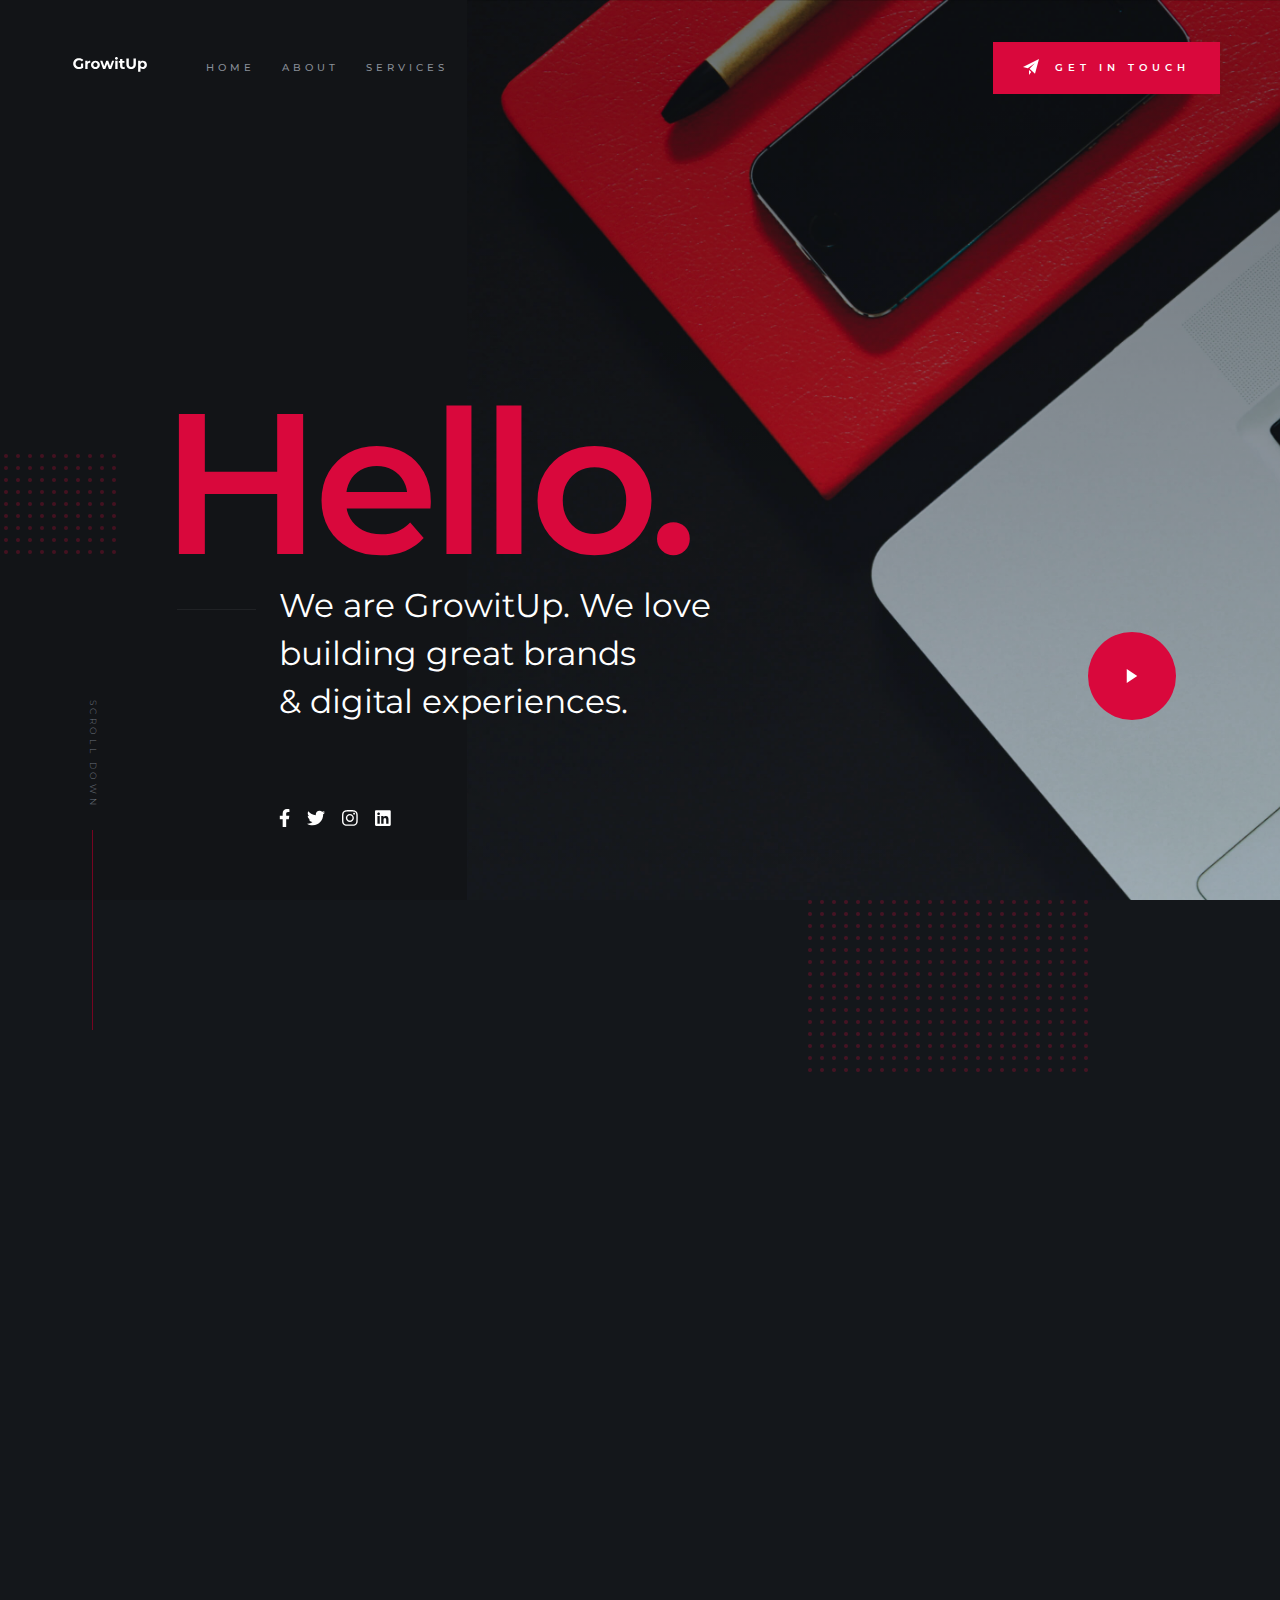
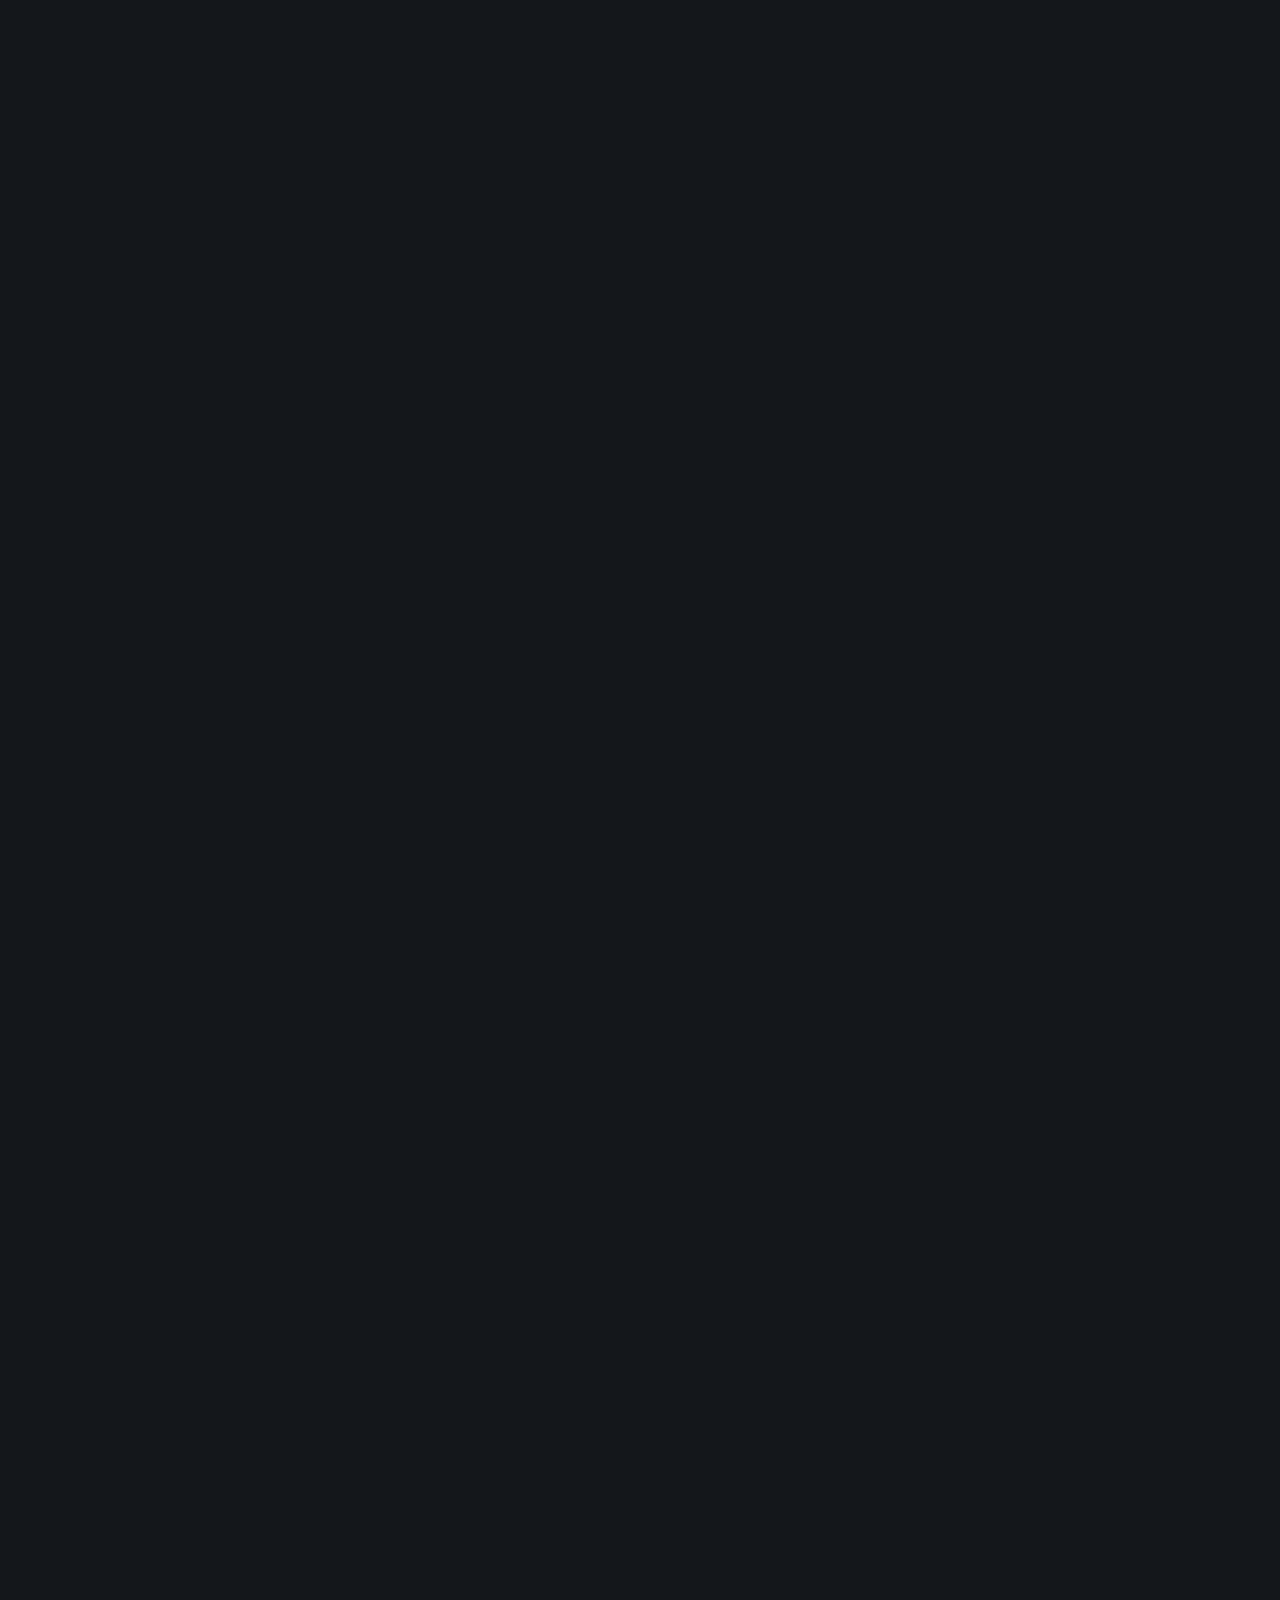
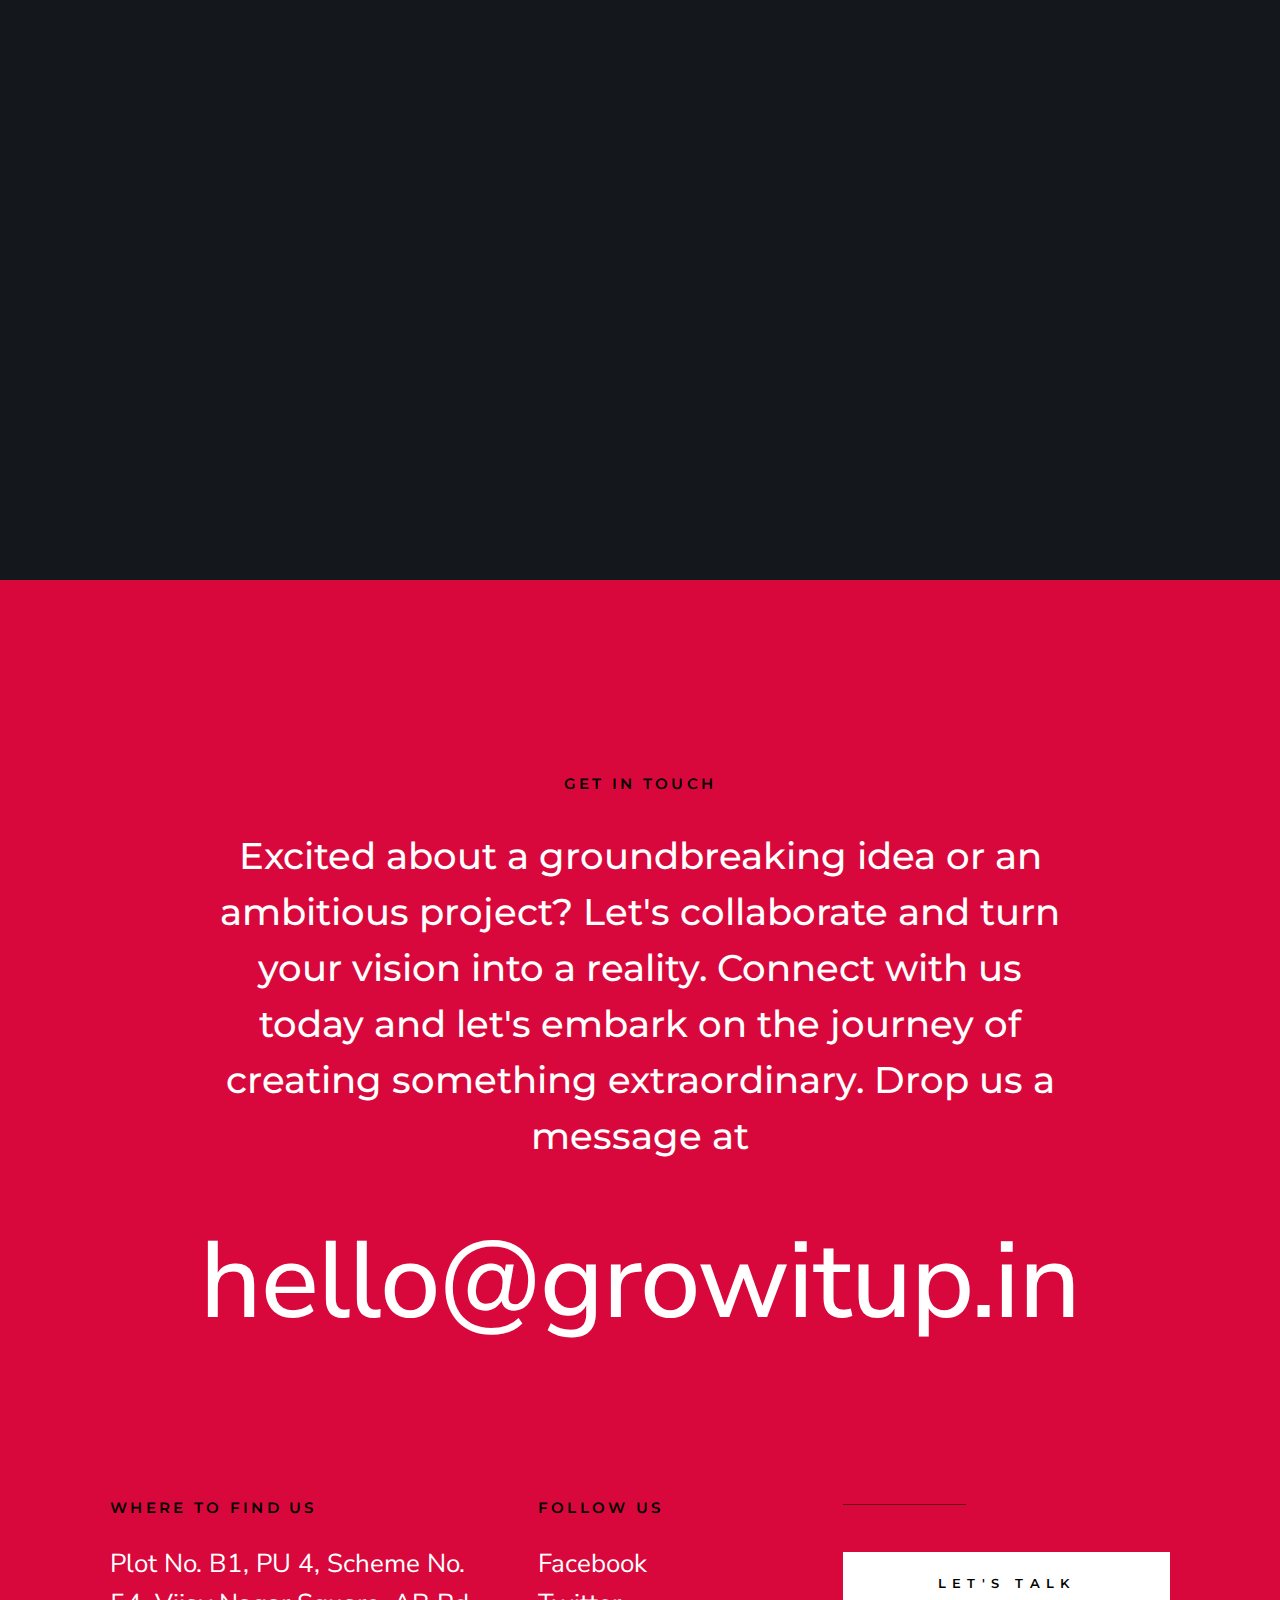
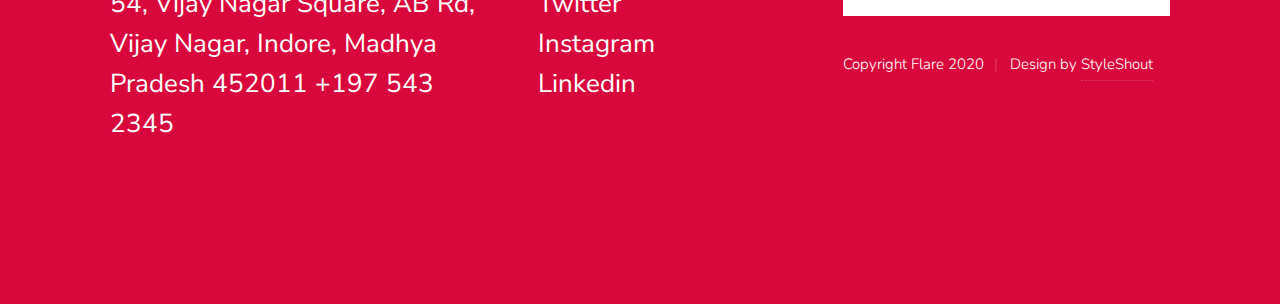
==== commit 90b5d83a: "removed loding div" ====
--- a/index.html
+++ b/index.html
@@ -2,7 +2,15 @@
 <html class="no-js" lang="en">
 
 <head>
-
+<!-- Google tag (gtag.js) -->
+<script async src="https://www.googletagmanager.com/gtag/js?id=G-CMM93N7BNF"></script>
+<script>
+  window.dataLayer = window.dataLayer || [];
+  function gtag(){dataLayer.push(arguments);}
+  gtag('js', new Date());
+
+  gtag('config', 'G-CMM93N7BNF');
+</script>
     <!--- basic page needs
     ================================================== -->
     <!-- Primary Meta Tags -->
@@ -15,14 +23,14 @@
     <meta property="og:url" content="https://growitup.in/" />
     <meta property="og:title" content="Growitup" />
     <meta property="og:description" content="GrowItUp: Unleash your business's growth potential. " />
-    <meta property="og:image" content="https://metatags.io/images/meta-tags.png" />
+    <meta property="og:image" content="https://growitup.in/android-chrome-192x192.png" />
 
     <!-- Twitter -->
     <meta property="twitter:card" content="summary_large_image" />
     <meta property="twitter:url" content="https://growitup.in/" />
     <meta property="twitter:title" content="Growitup" />
     <meta property="twitter:description" content="GrowItUp: Unleash your business's growth potential. " />
-    <meta property="twitter:image" content="https://metatags.io/images/meta-tags.png" />
+    <meta property="twitter:image" content="https://growitup.in/android-chrome-192x192.png" />
 
     <link rel="canonical" href="http://www.growitup.in/">
     <!-- mobile specific metas
@@ -41,10 +49,10 @@
 
     <!-- favicons
     ================================================== -->
-    <link rel="apple-touch-icon" sizes="180x180" href="apple-touch-icon.png">
+    <!-- <link rel="apple-touch-icon" sizes="180x180" href="apple-touch-icon.png">
     <link rel="icon" type="image/png" sizes="32x32" href="favicon-32x32.png">
     <link rel="icon" type="image/png" sizes="16x16" href="favicon-16x16.png">
-    <link rel="manifest" href="site.webmanifest">
+    <link rel="manifest" href="site.webmanifest"> -->
 
 </head>
 
@@ -53,13 +61,13 @@
 
     <!-- preloader
     ================================================== -->
-    <div id="preloader">
+    <!-- <div id="preloader">
         <div id="loader" class="dots-fade">
             <div></div>
             <div></div>
             <div></div>
         </div>
-    </div>
+    </div> -->
 
 
     <!-- header
@@ -138,8 +146,8 @@
 
         <div class="s-hero__video">
             <a class="s-hero__video-link"
-                href="https://player.vimeo.com/video/117310401?color=01aef0&amp;title=0&amp;byline=0&amp;portrait=0"
-                data-lity="">
+            onclick="Calendly.initPopupWidget({url: 'https://calendly.com/growitup-in/30min'});return false;">
+               
                 <svg xmlns="http://www.w3.org/2000/svg" width="24" height="24" viewBox="0 0 24 24">
                     <path d="M21 12l-18 12v-24z" />
                 </svg>
--- a/css/styles.css
+++ b/css/styles.css
@@ -2073,10 +2073,10 @@
 
 /* dots jump */
 .dots-jump>div {
-    -webkit-animation: dots-jump 1.2s infinite ease;
-    animation: dots-jump 1.2s infinite ease;
-    -webkit-animation-delay: 0.2s;
-    animation-delay: 0.2s;
+    -webkit-animation: dots-jump 0.3s infinite ease;
+    animation: dots-jump 0.3s infinite ease;
+    -webkit-animation-delay: 0.1s;
+    animation-delay: 0.1s;
 }
 
 .dots-jump>div:nth-of-type(1) {
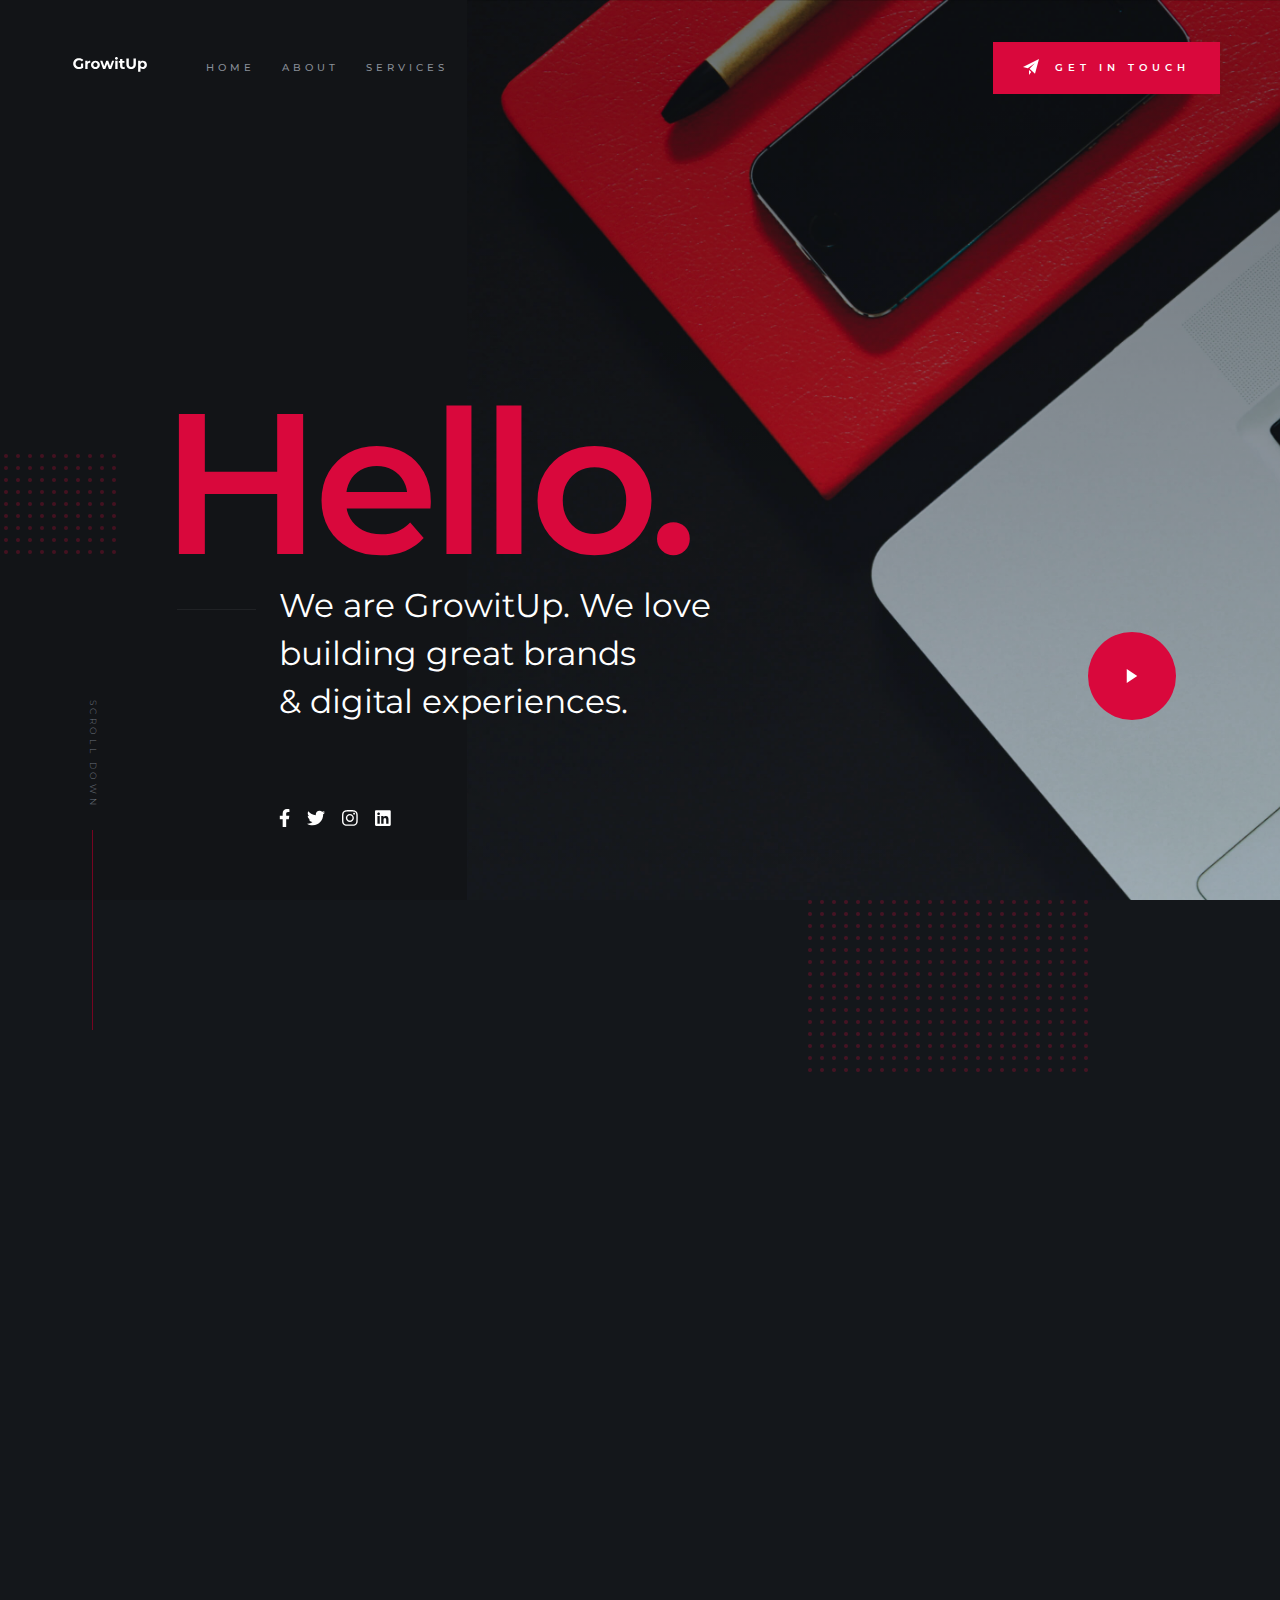
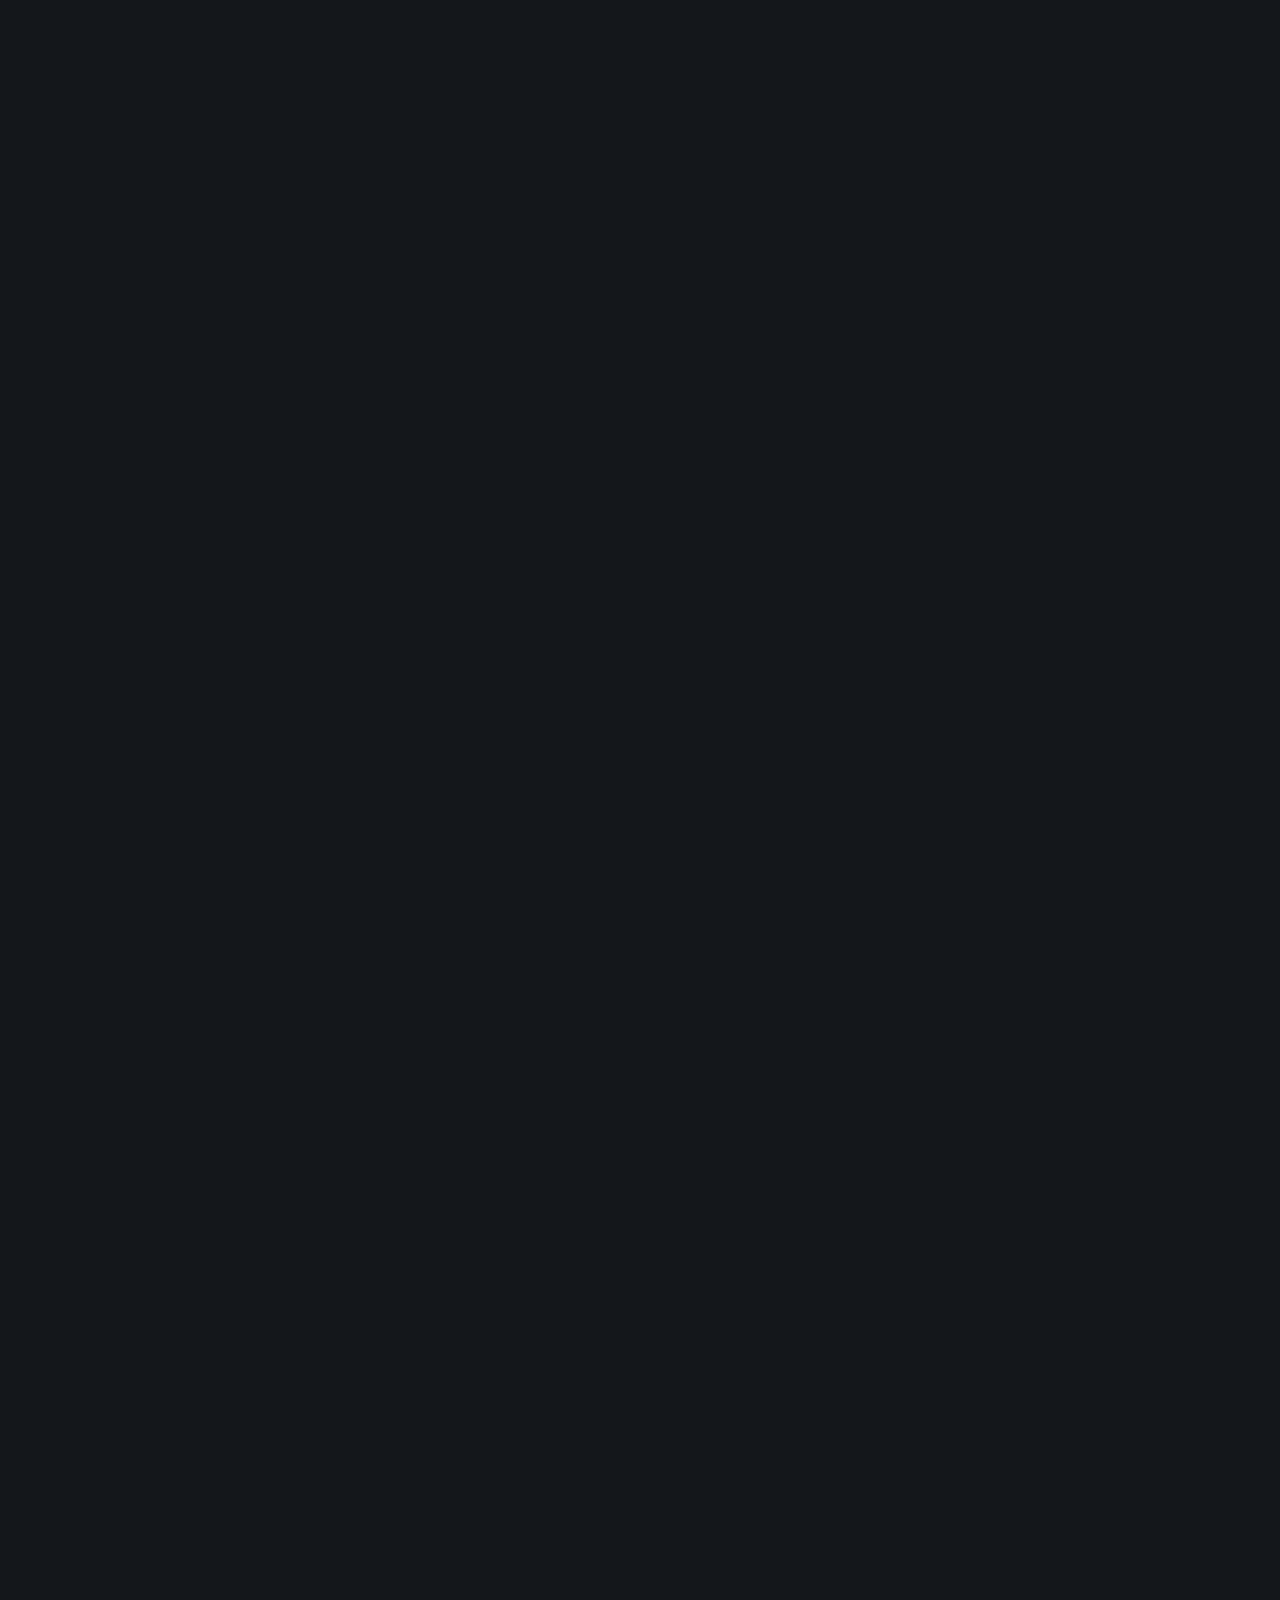
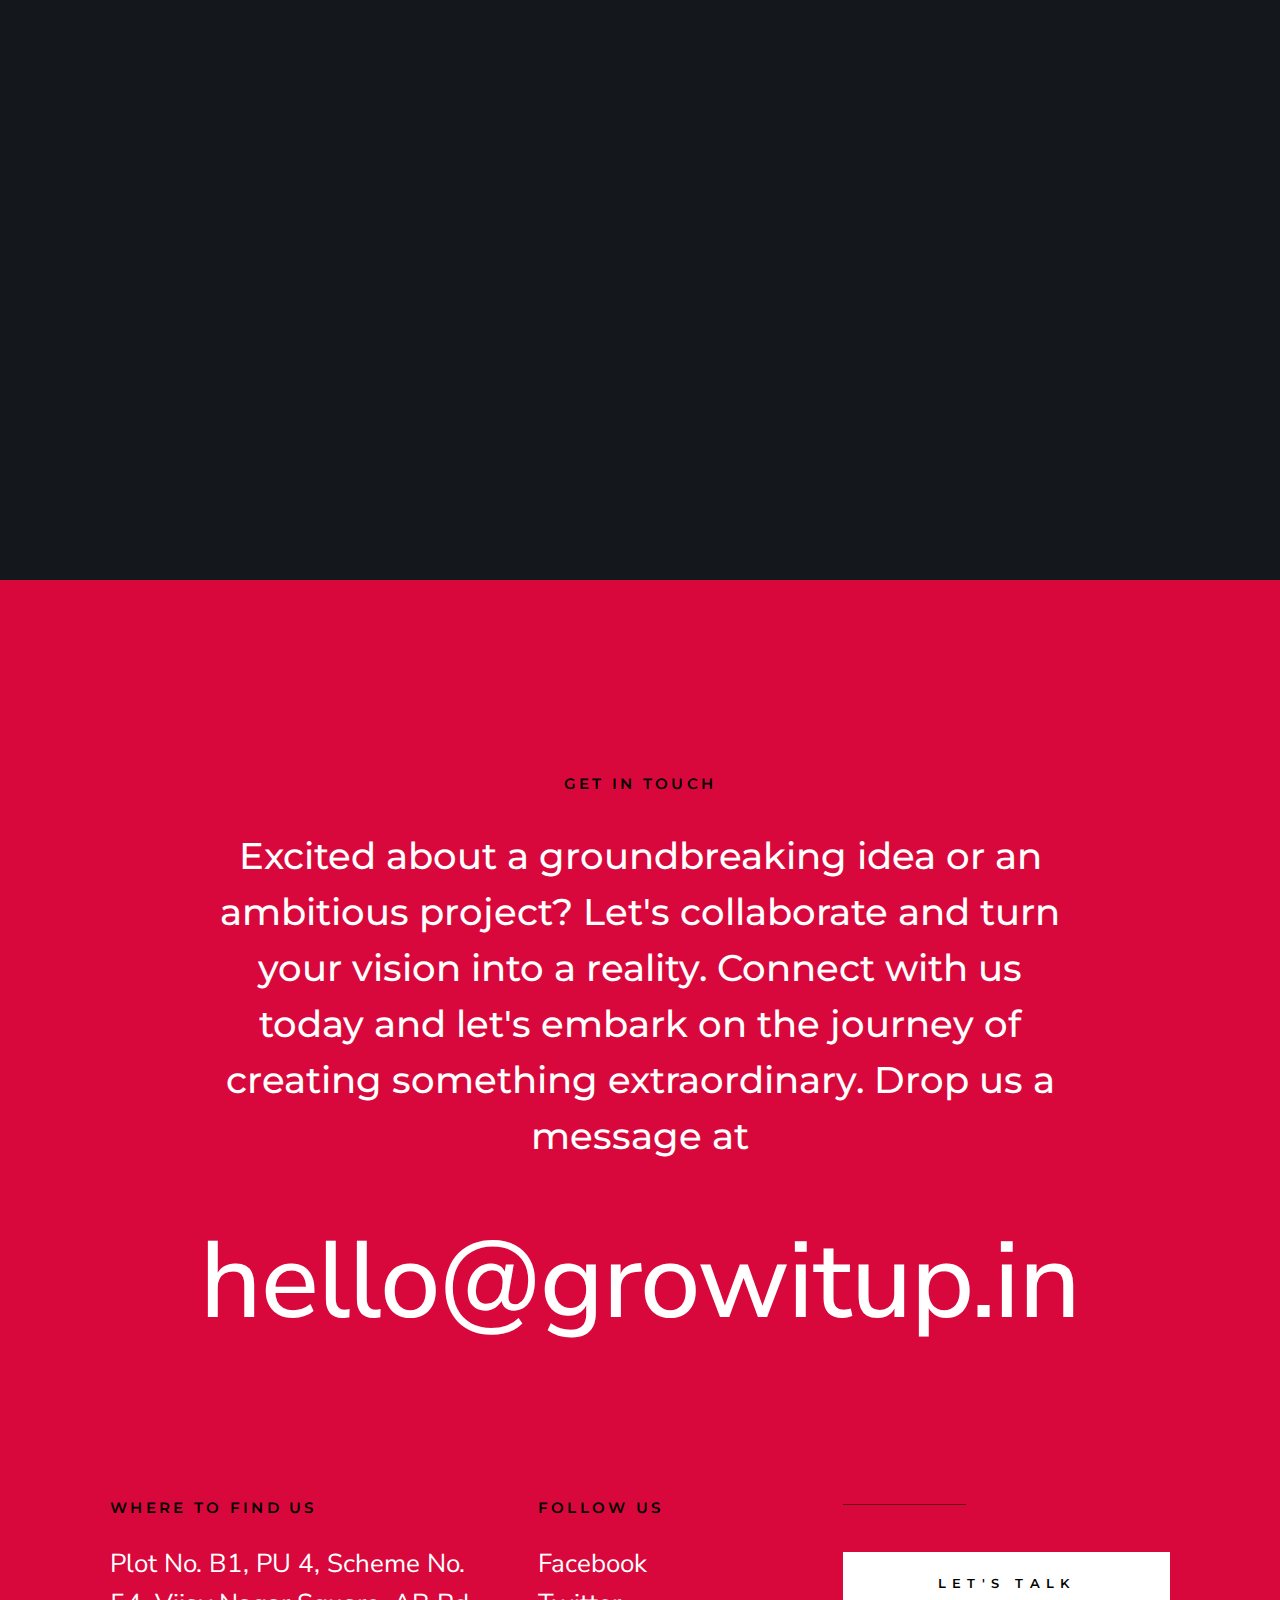
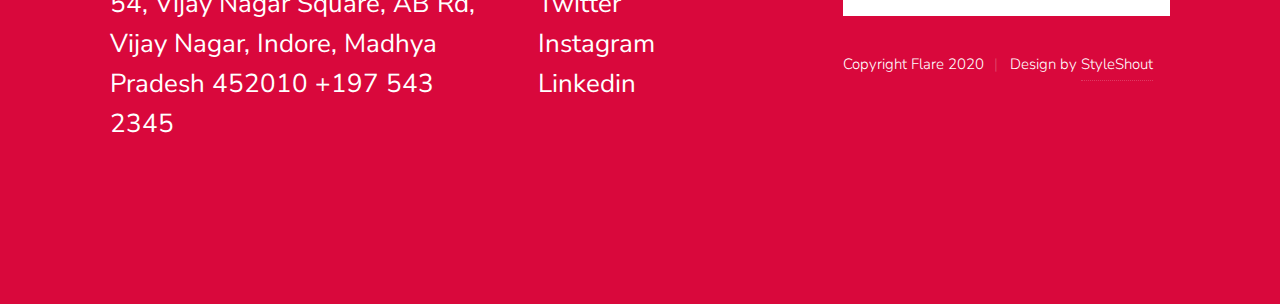
==== commit 4a358d48: "correct pin code" ====
--- a/index.html
+++ b/index.html
@@ -333,7 +333,7 @@
 
                         <p>
                             Plot No. B1, PU 4, Scheme No. 54, Vijay Nagar Square, AB Rd, Vijay Nagar, Indore, Madhya
-                            Pradesh 452011
+                            Pradesh 452010
                             <a href="tel:197-543-2345">+197 543 2345</a>
                         </p>
                     </div>
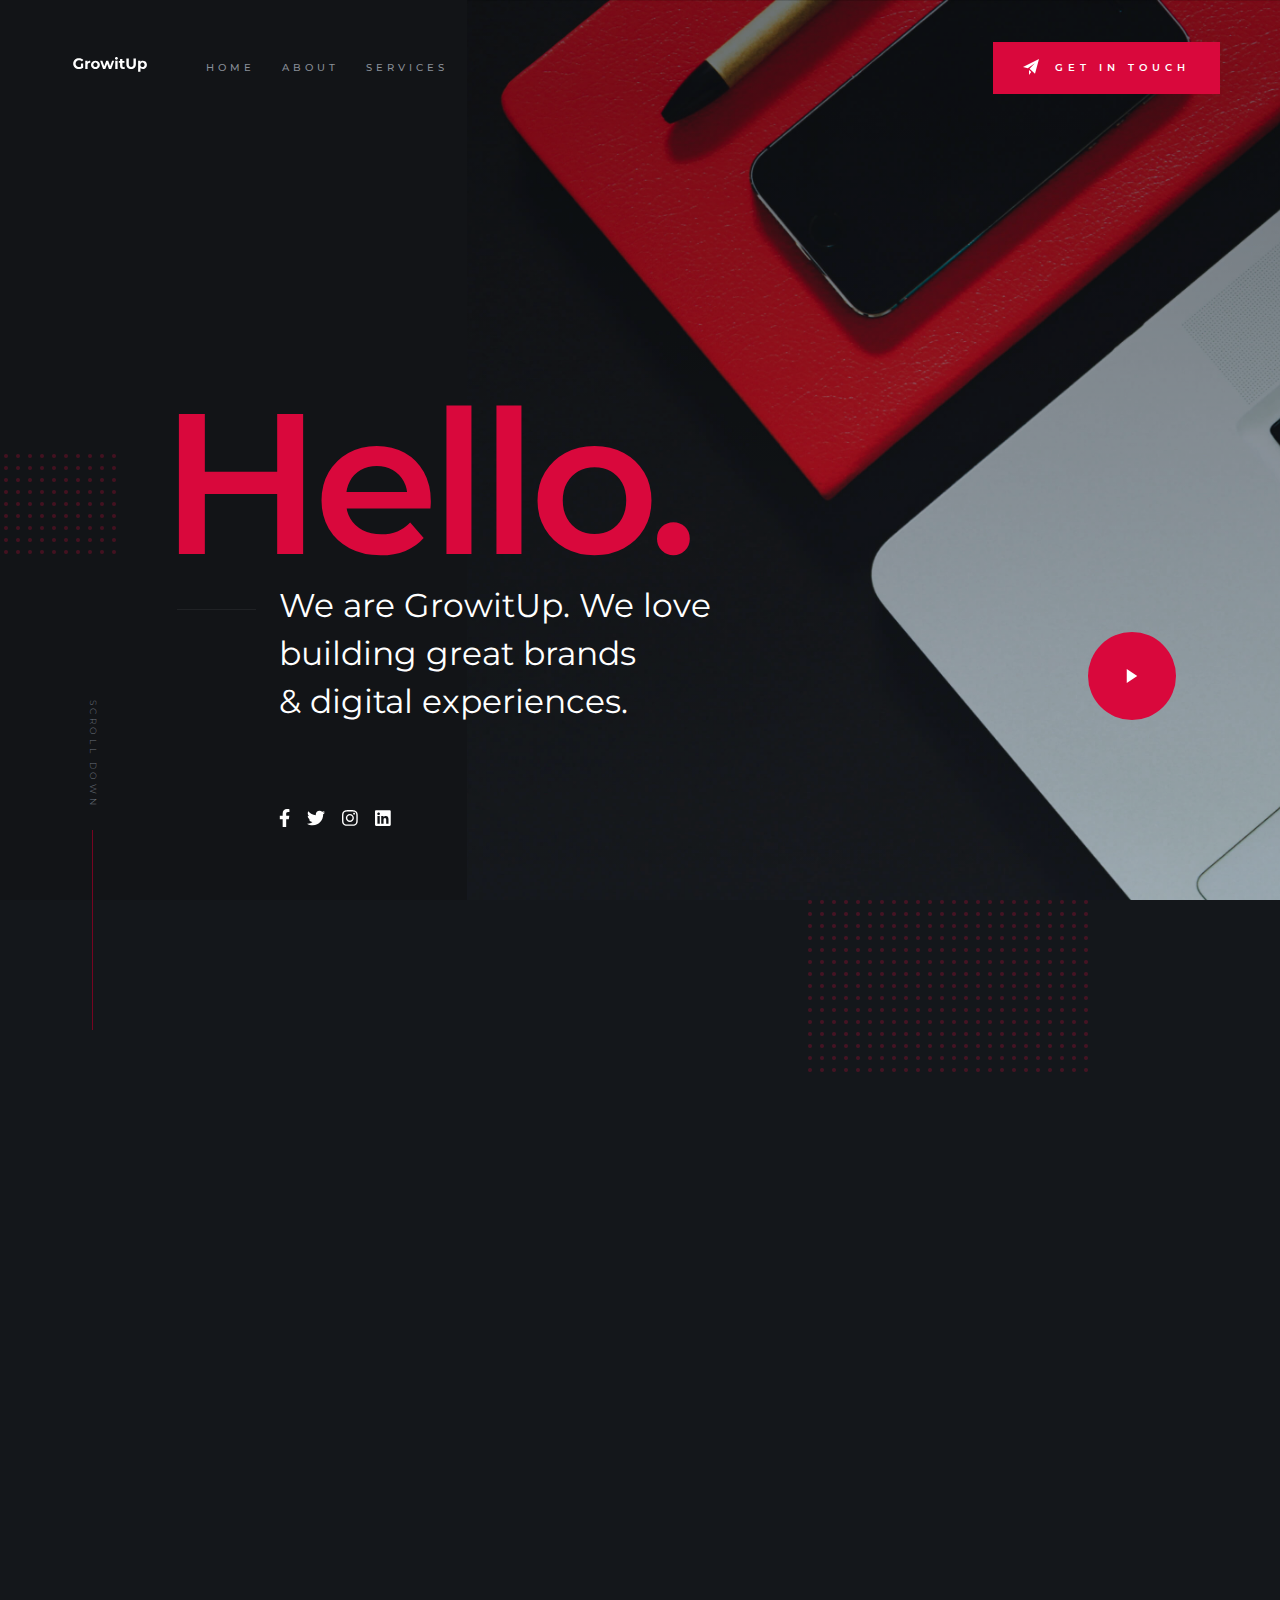
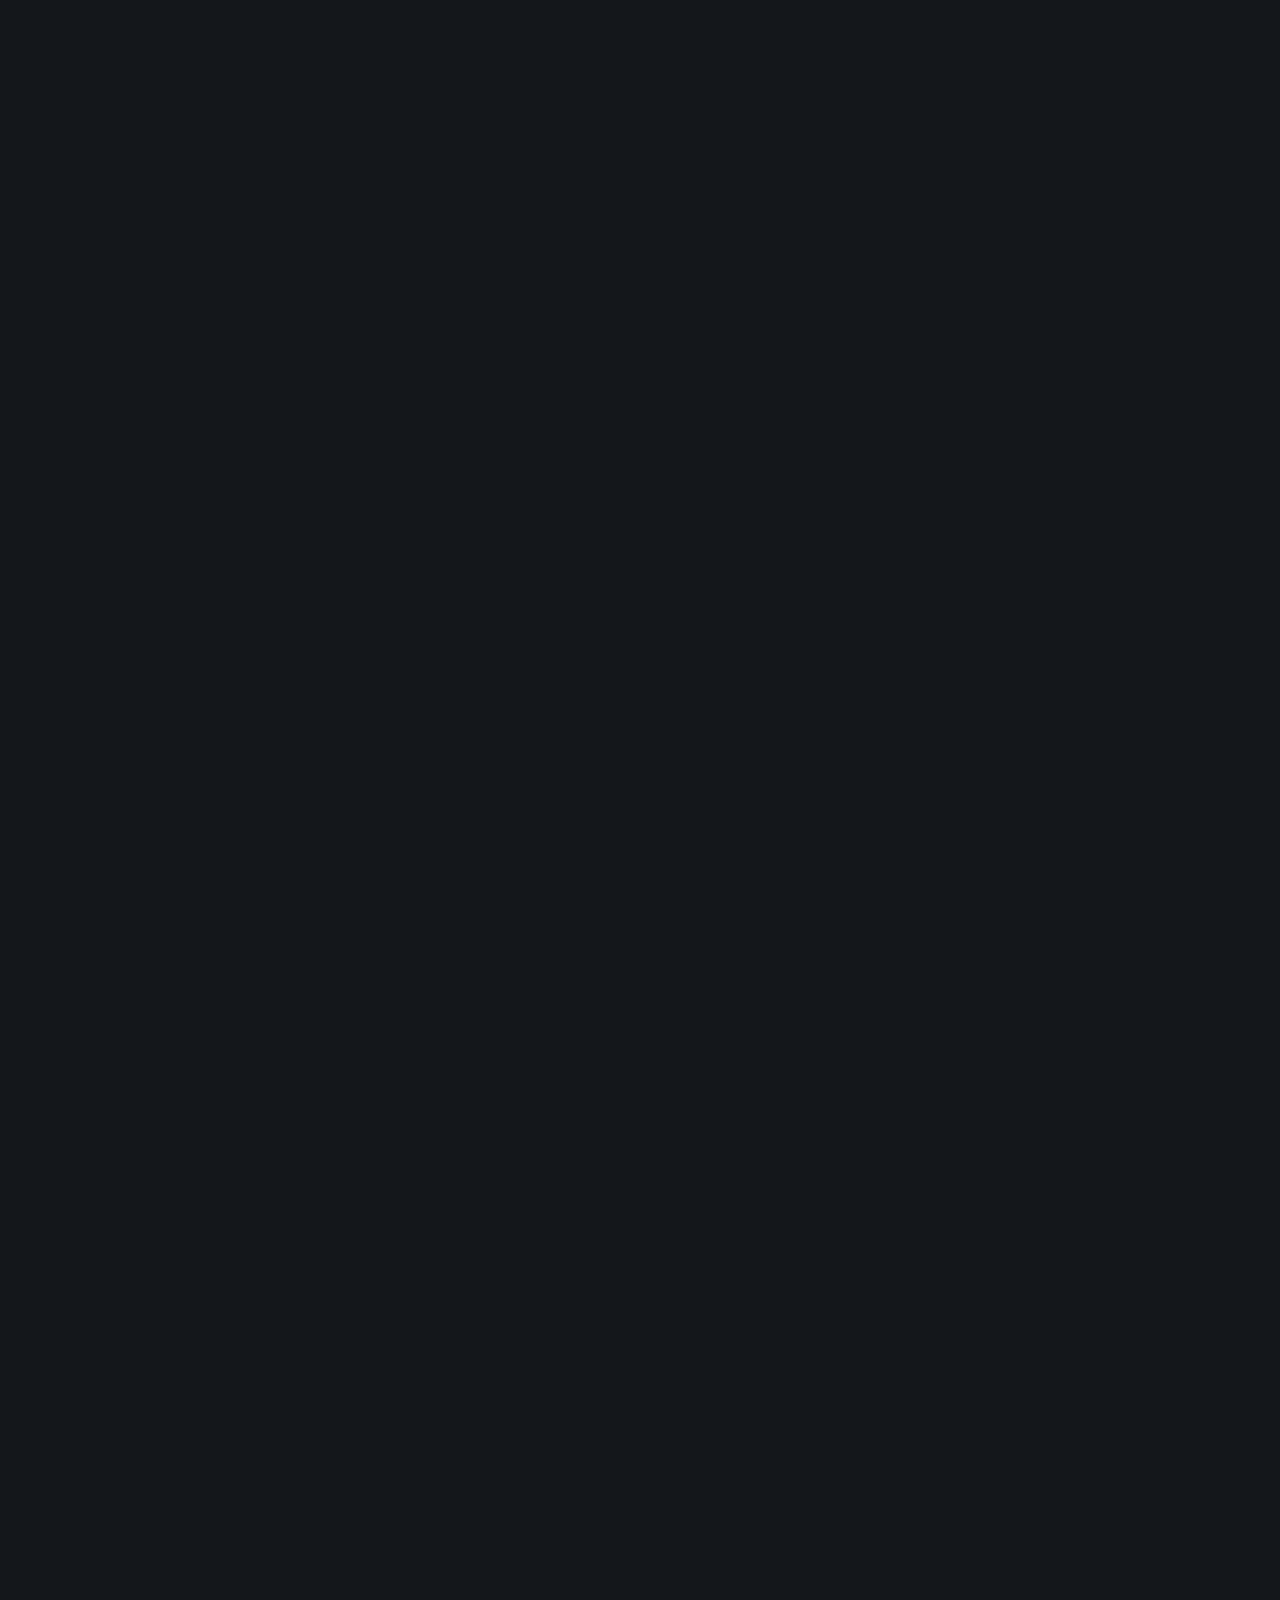
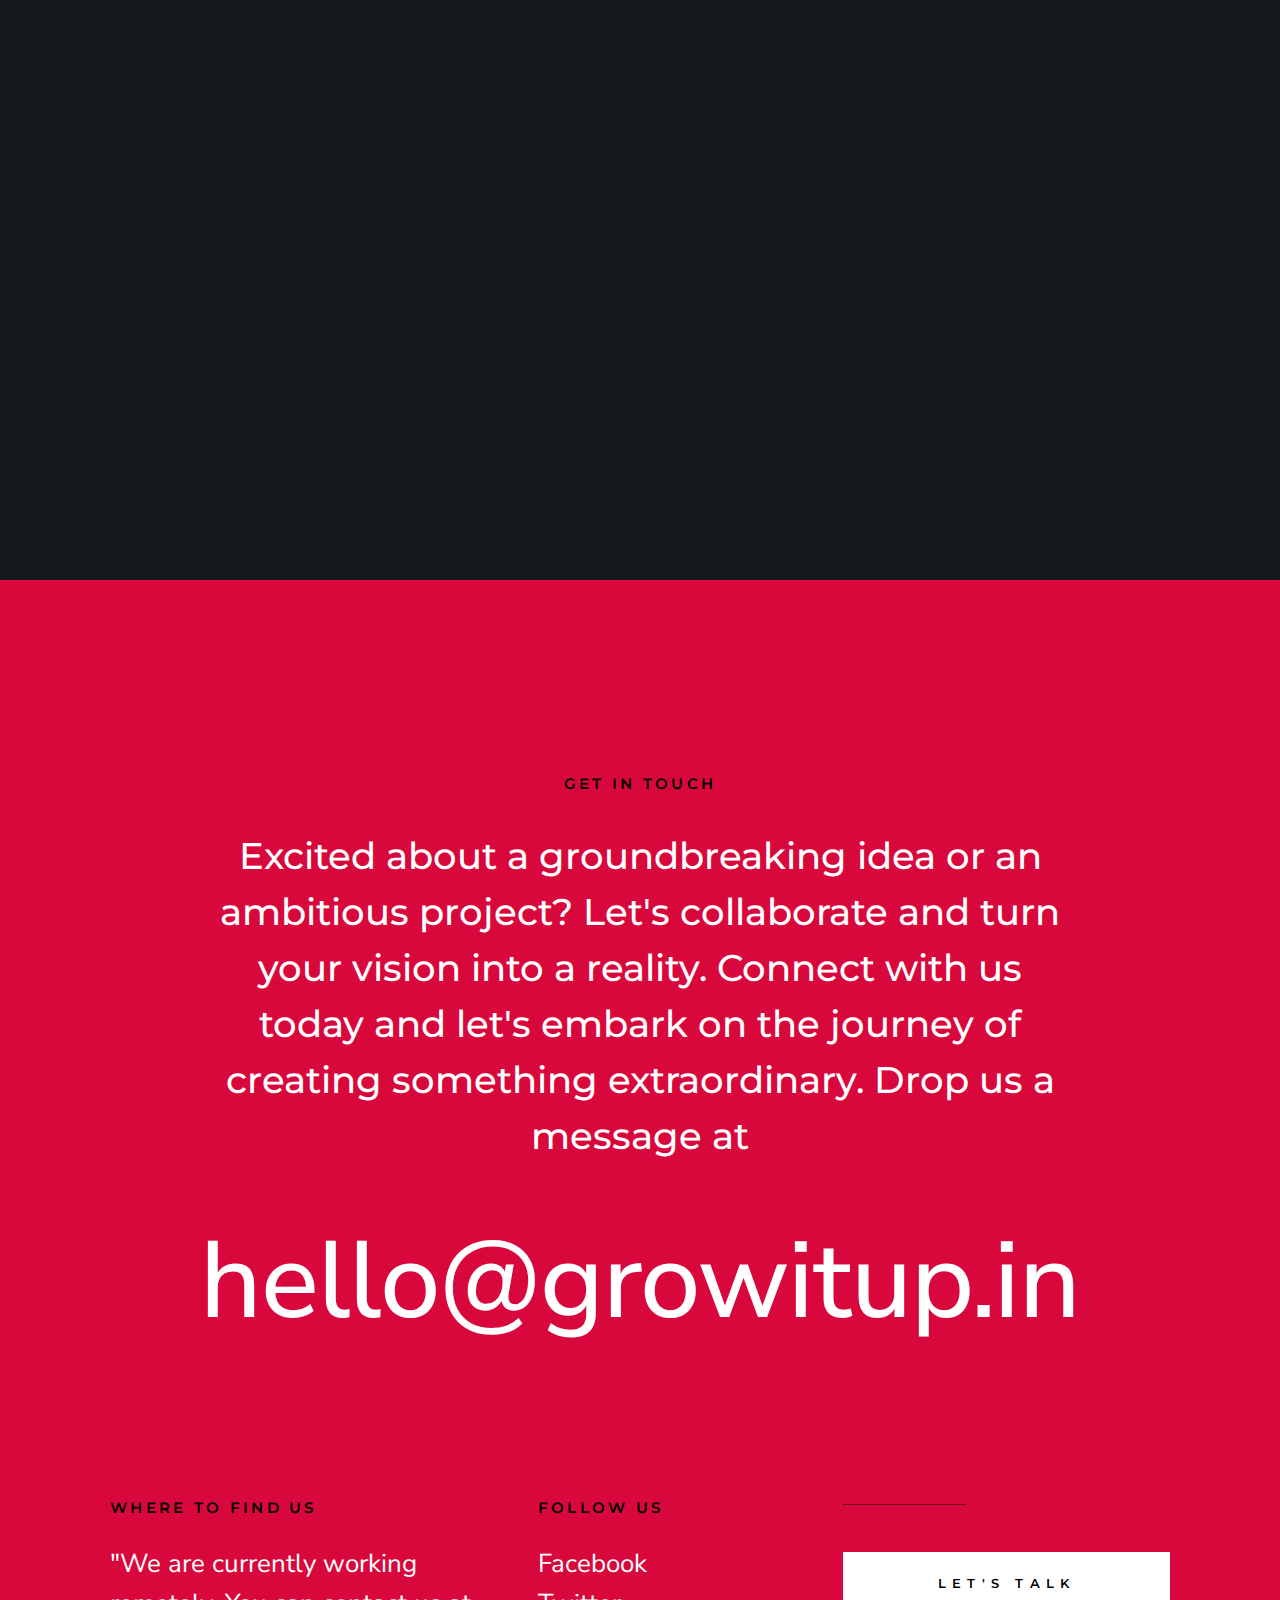
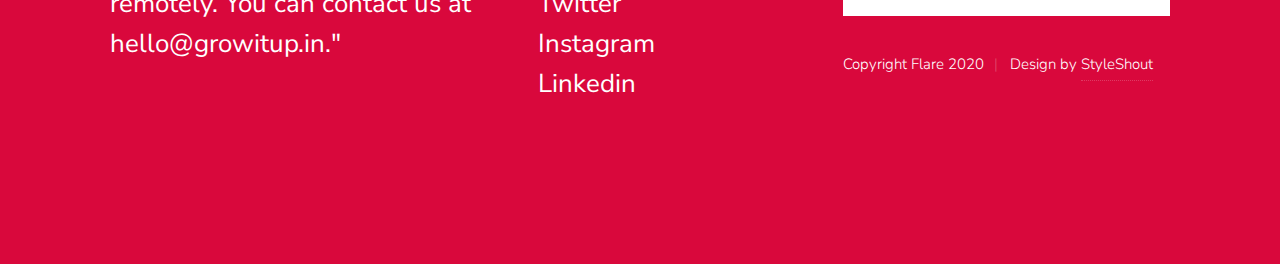
==== commit c11e07d1: "Update index.html" ====
--- a/index.html
+++ b/index.html
@@ -332,9 +332,8 @@
                         <h4 class="h6">Where to Find Us</h4>
 
                         <p>
-                            Plot No. B1, PU 4, Scheme No. 54, Vijay Nagar Square, AB Rd, Vijay Nagar, Indore, Madhya
-                            Pradesh 452010
-                            <a href="tel:197-543-2345">+197 543 2345</a>
+                           "We are currently working remotely. You can contact us at
+                            <a href="mailto:hello@growitup.in">hello@growitup.in."</a>
                         </p>
                     </div>
 
@@ -429,4 +428,4 @@
 
 </body>
 
-</html>+</html>
